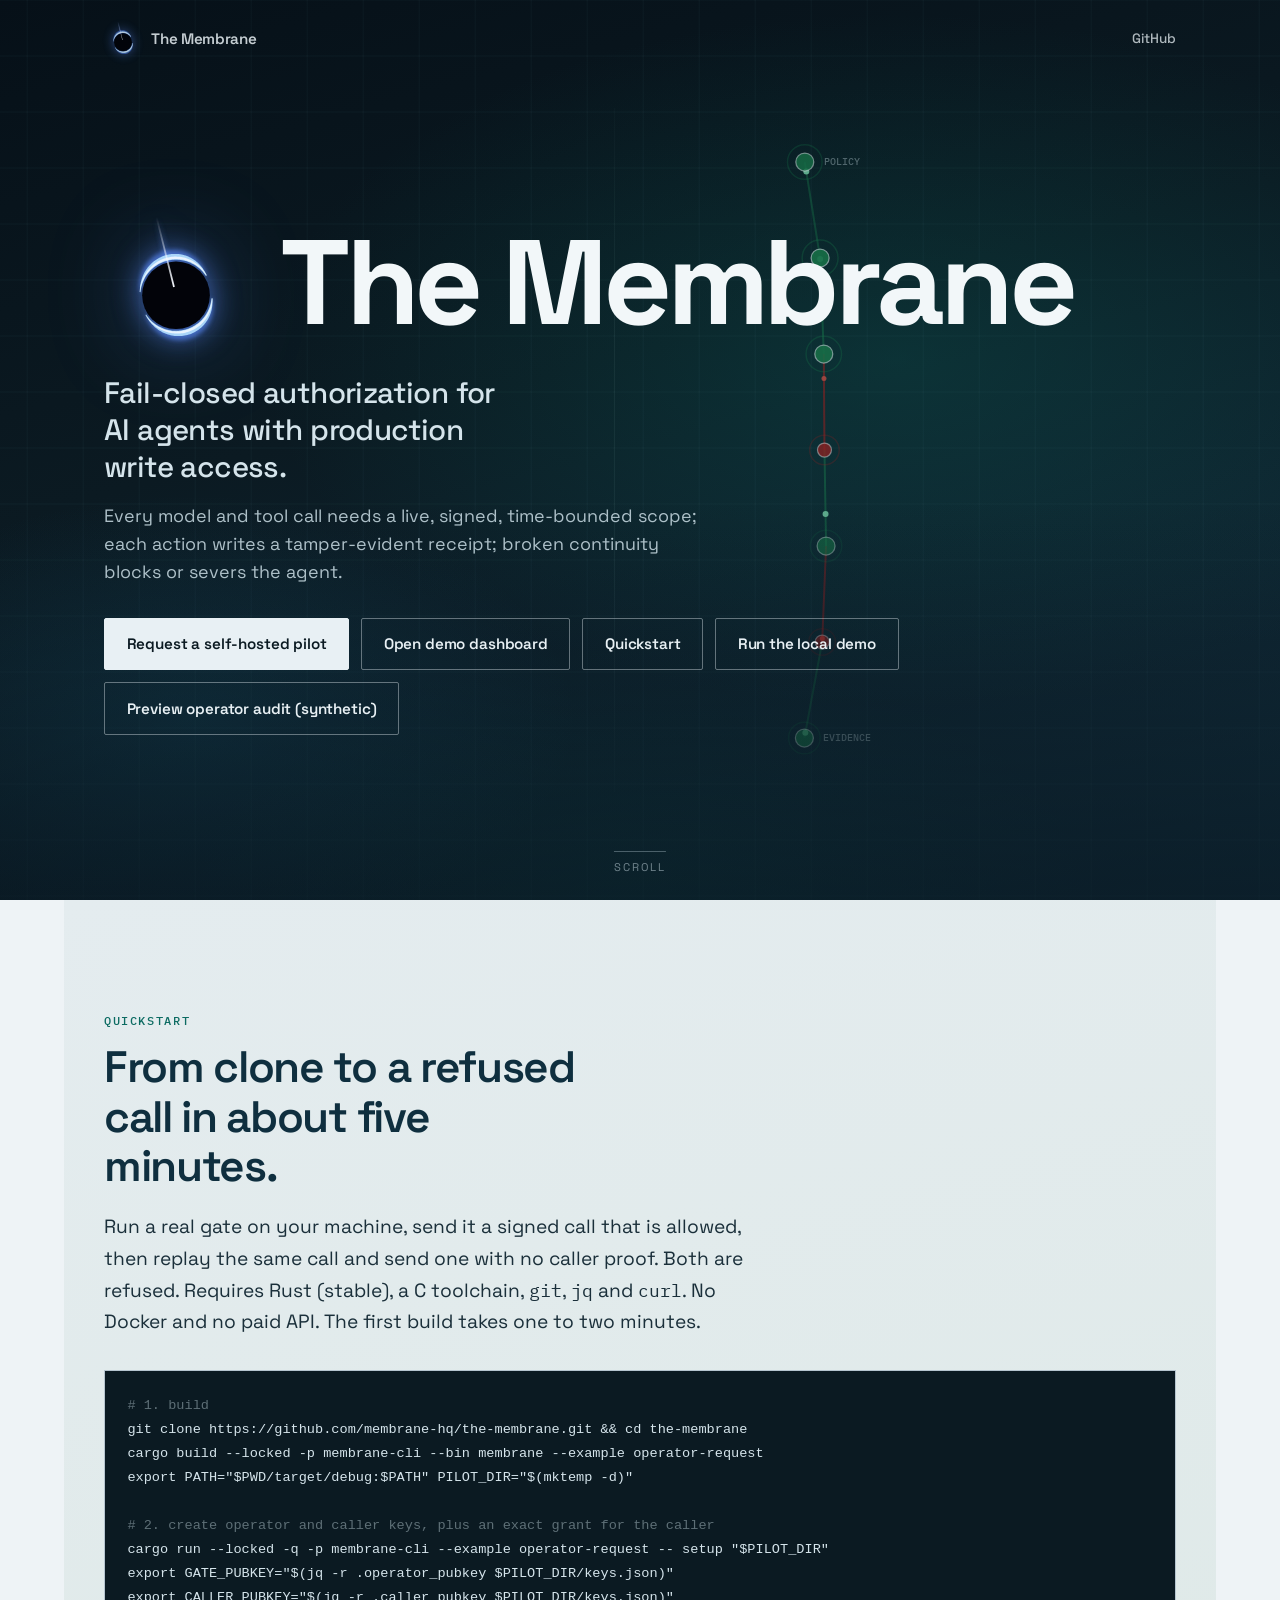
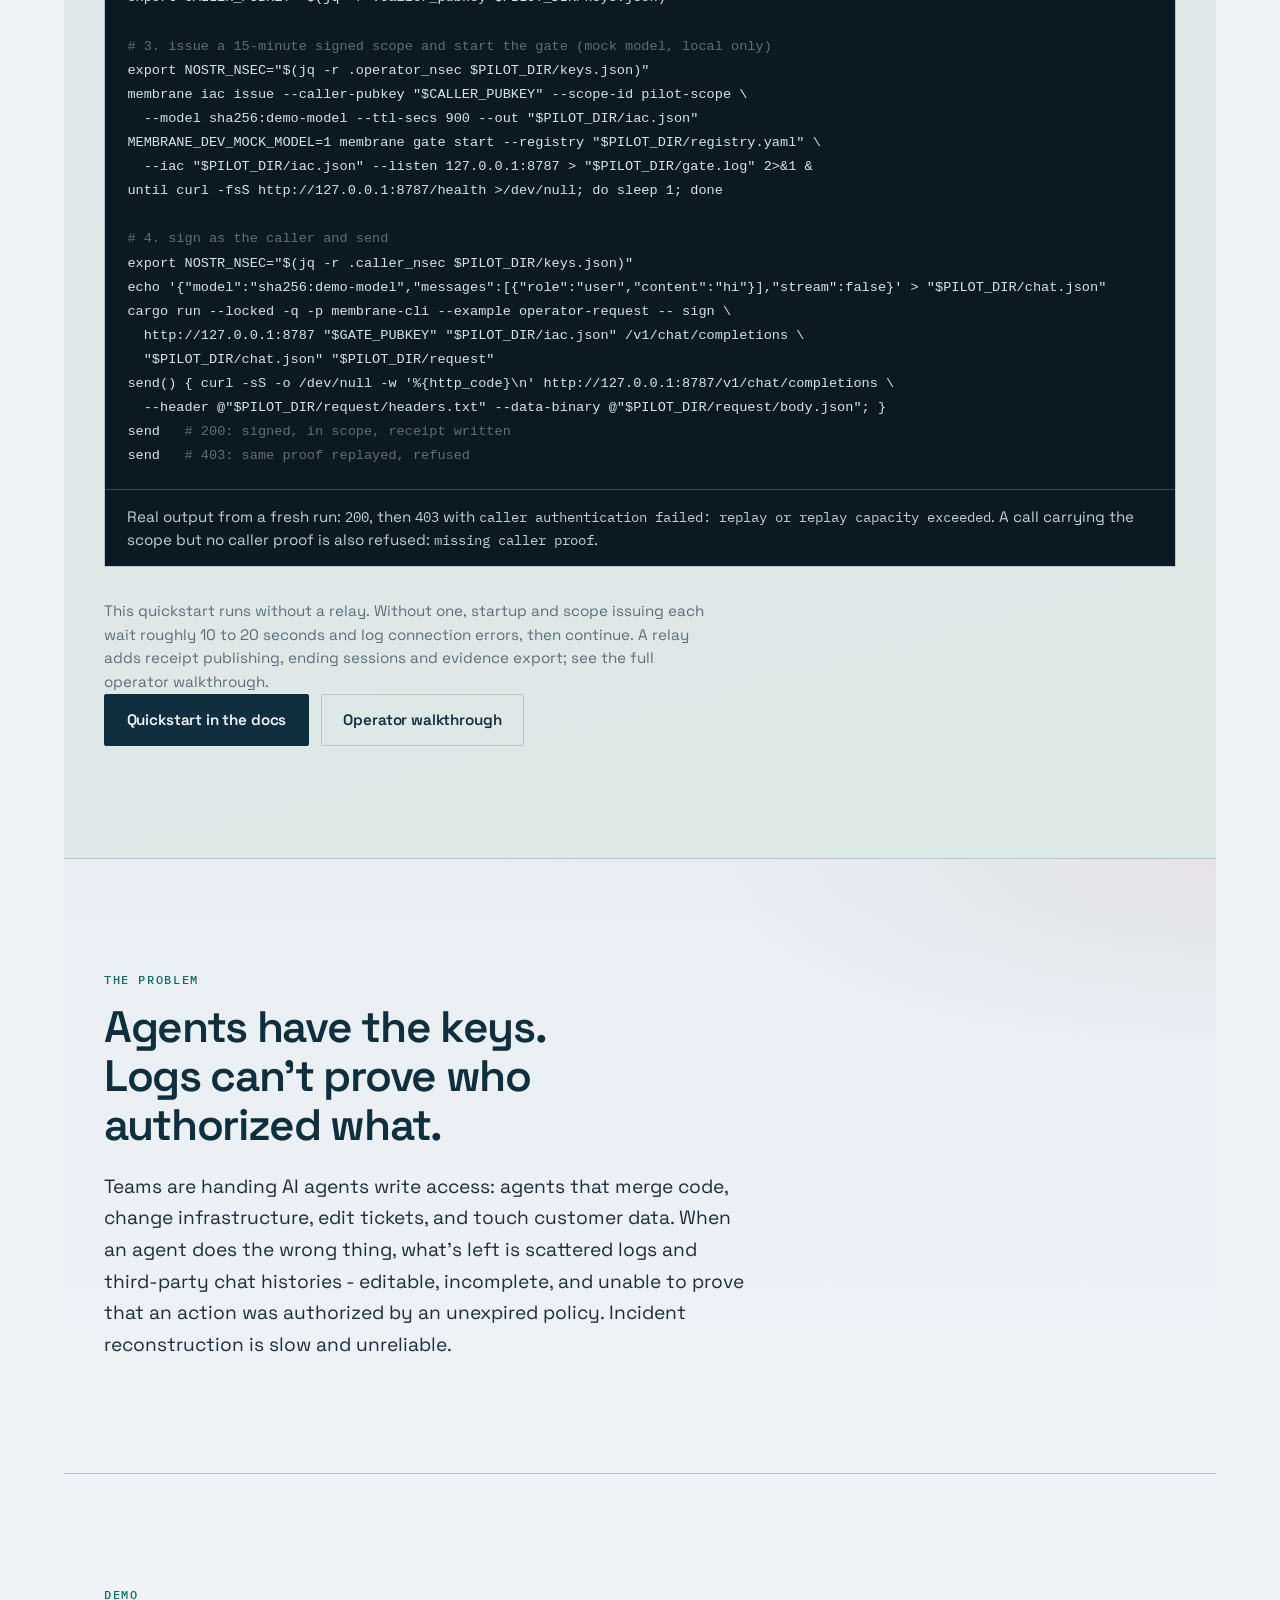
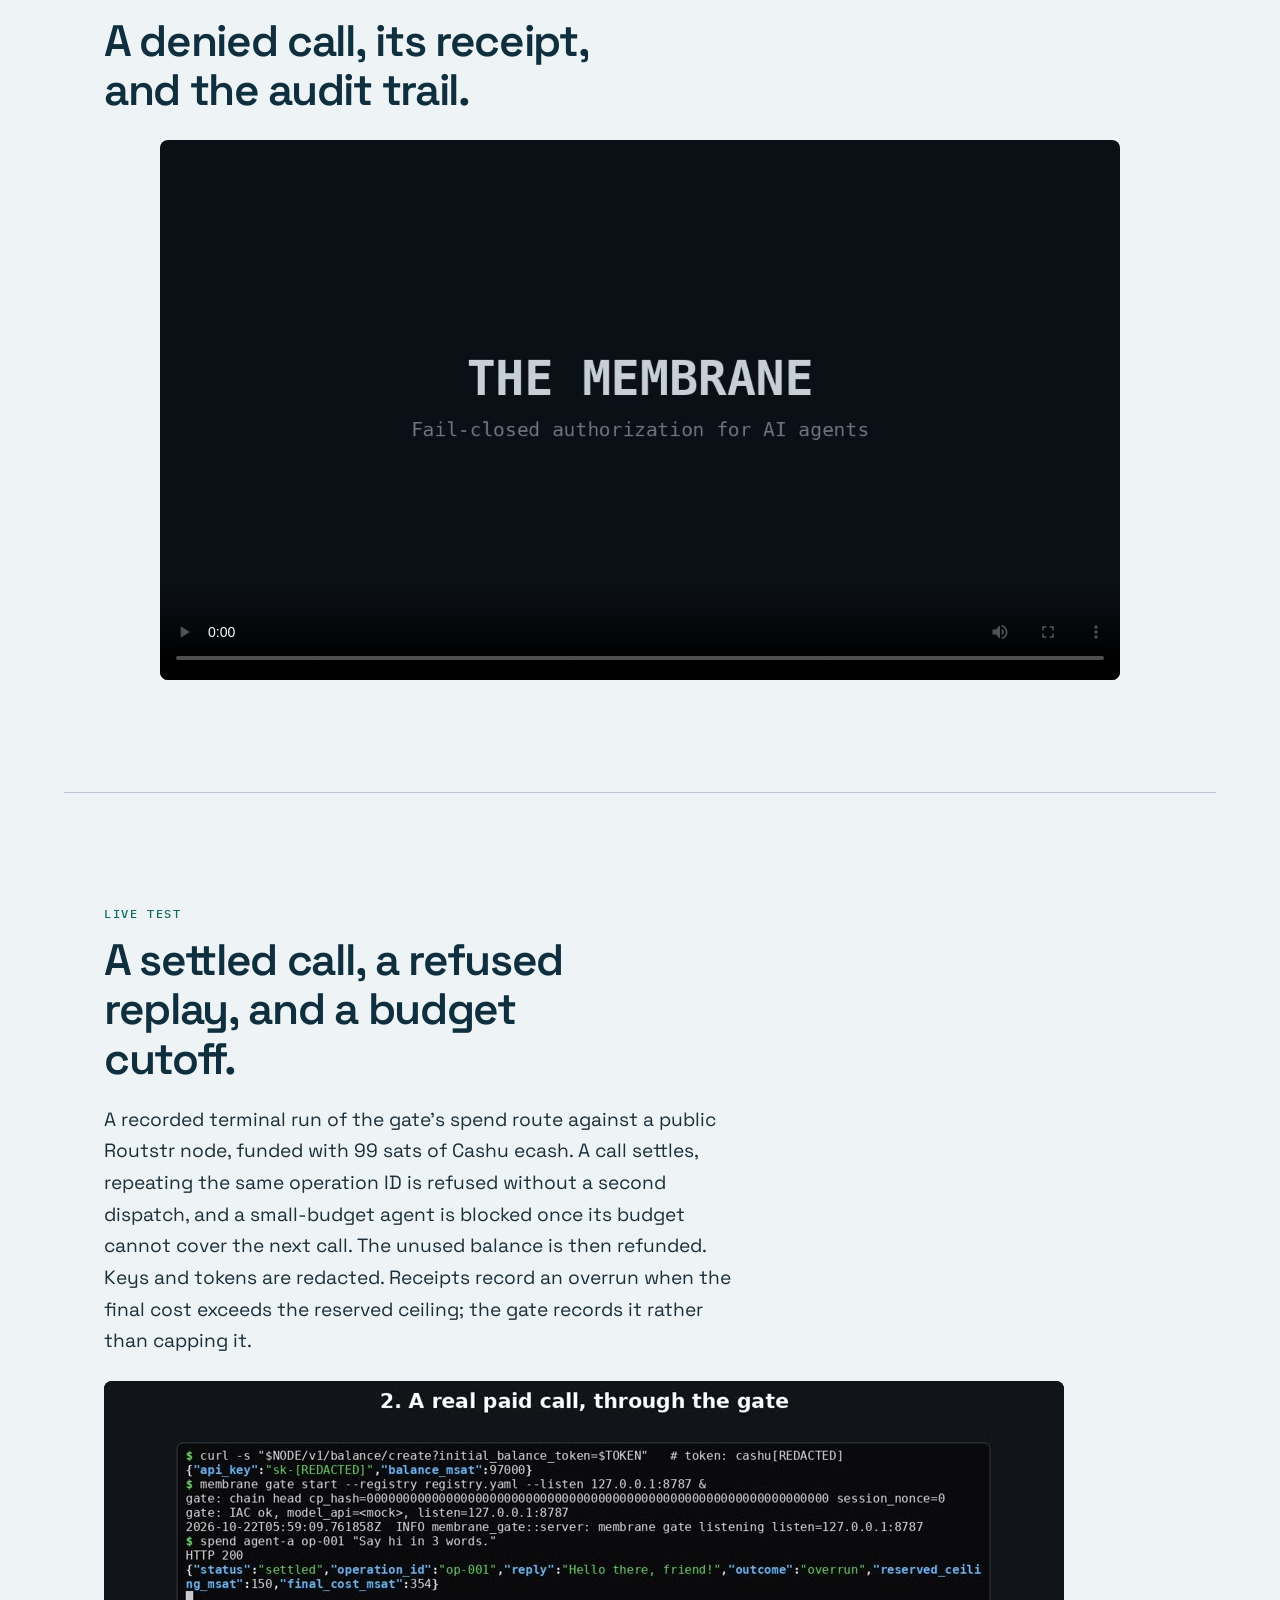
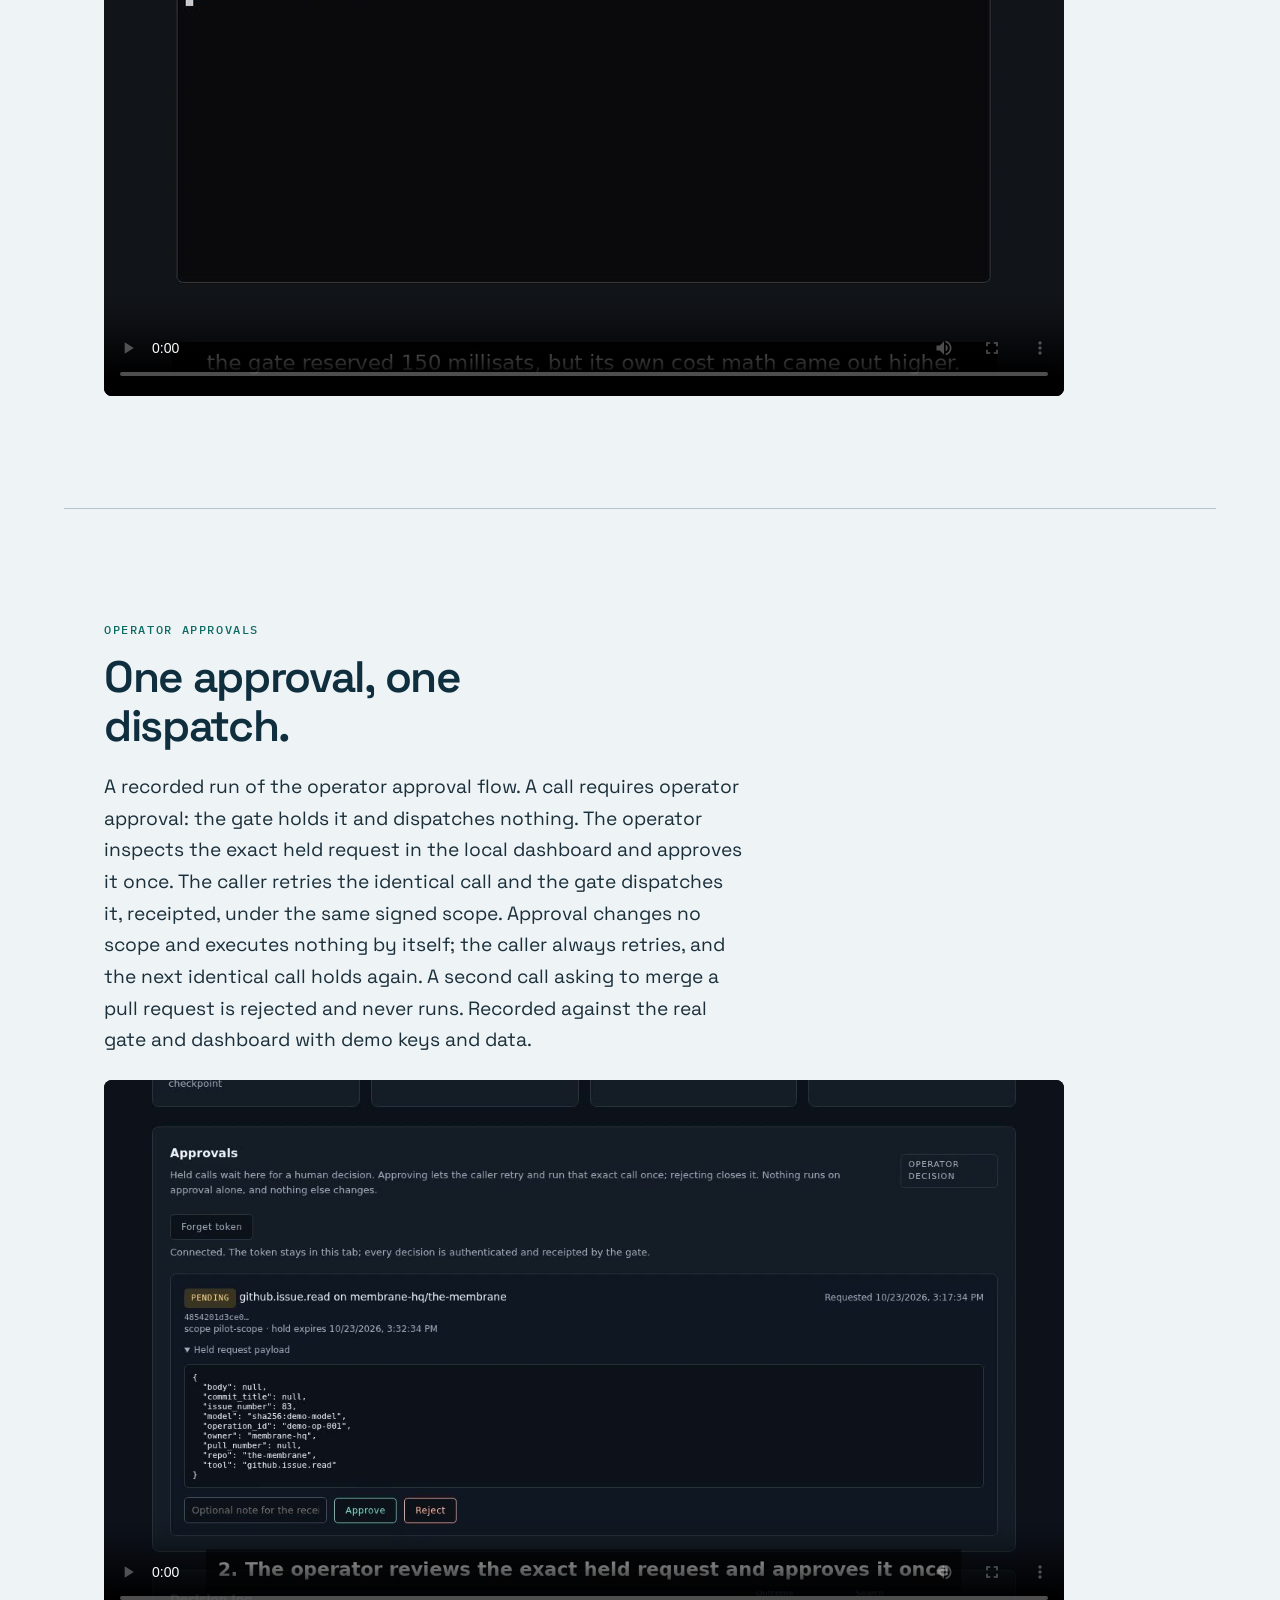
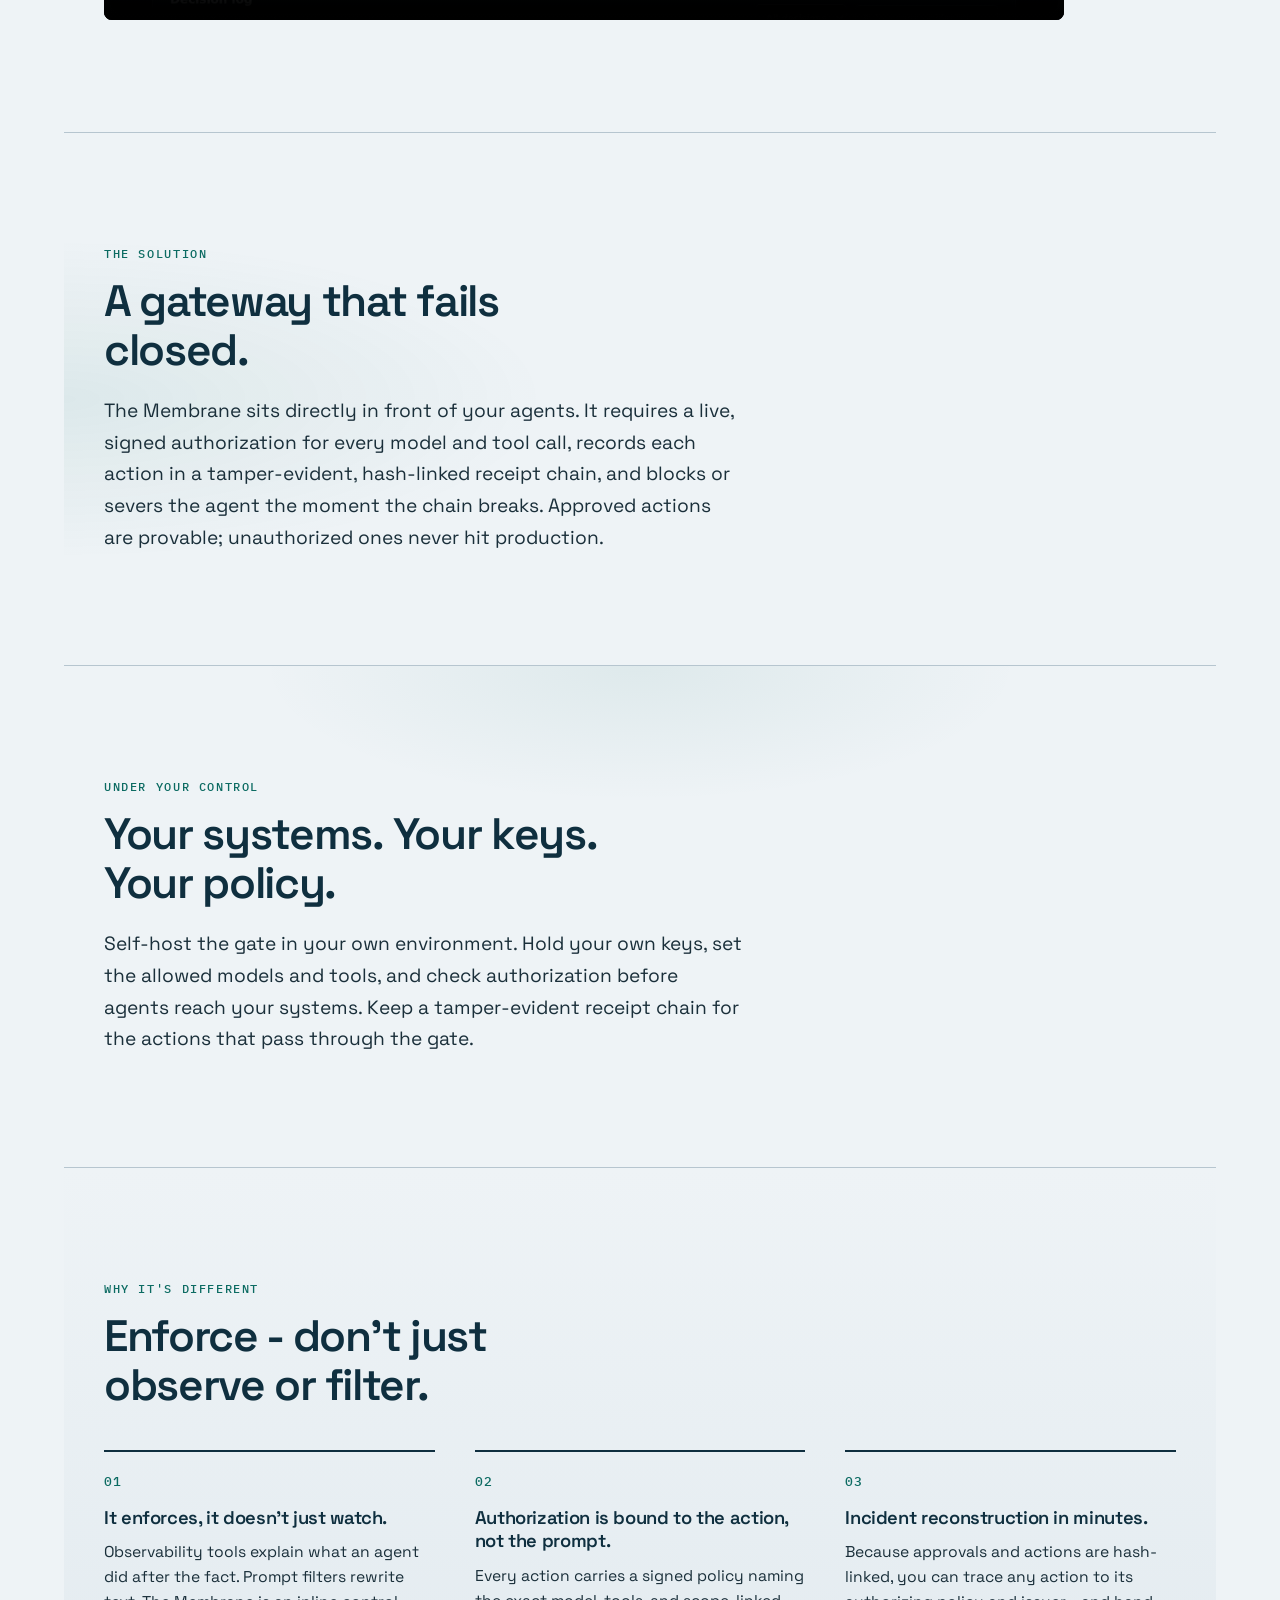
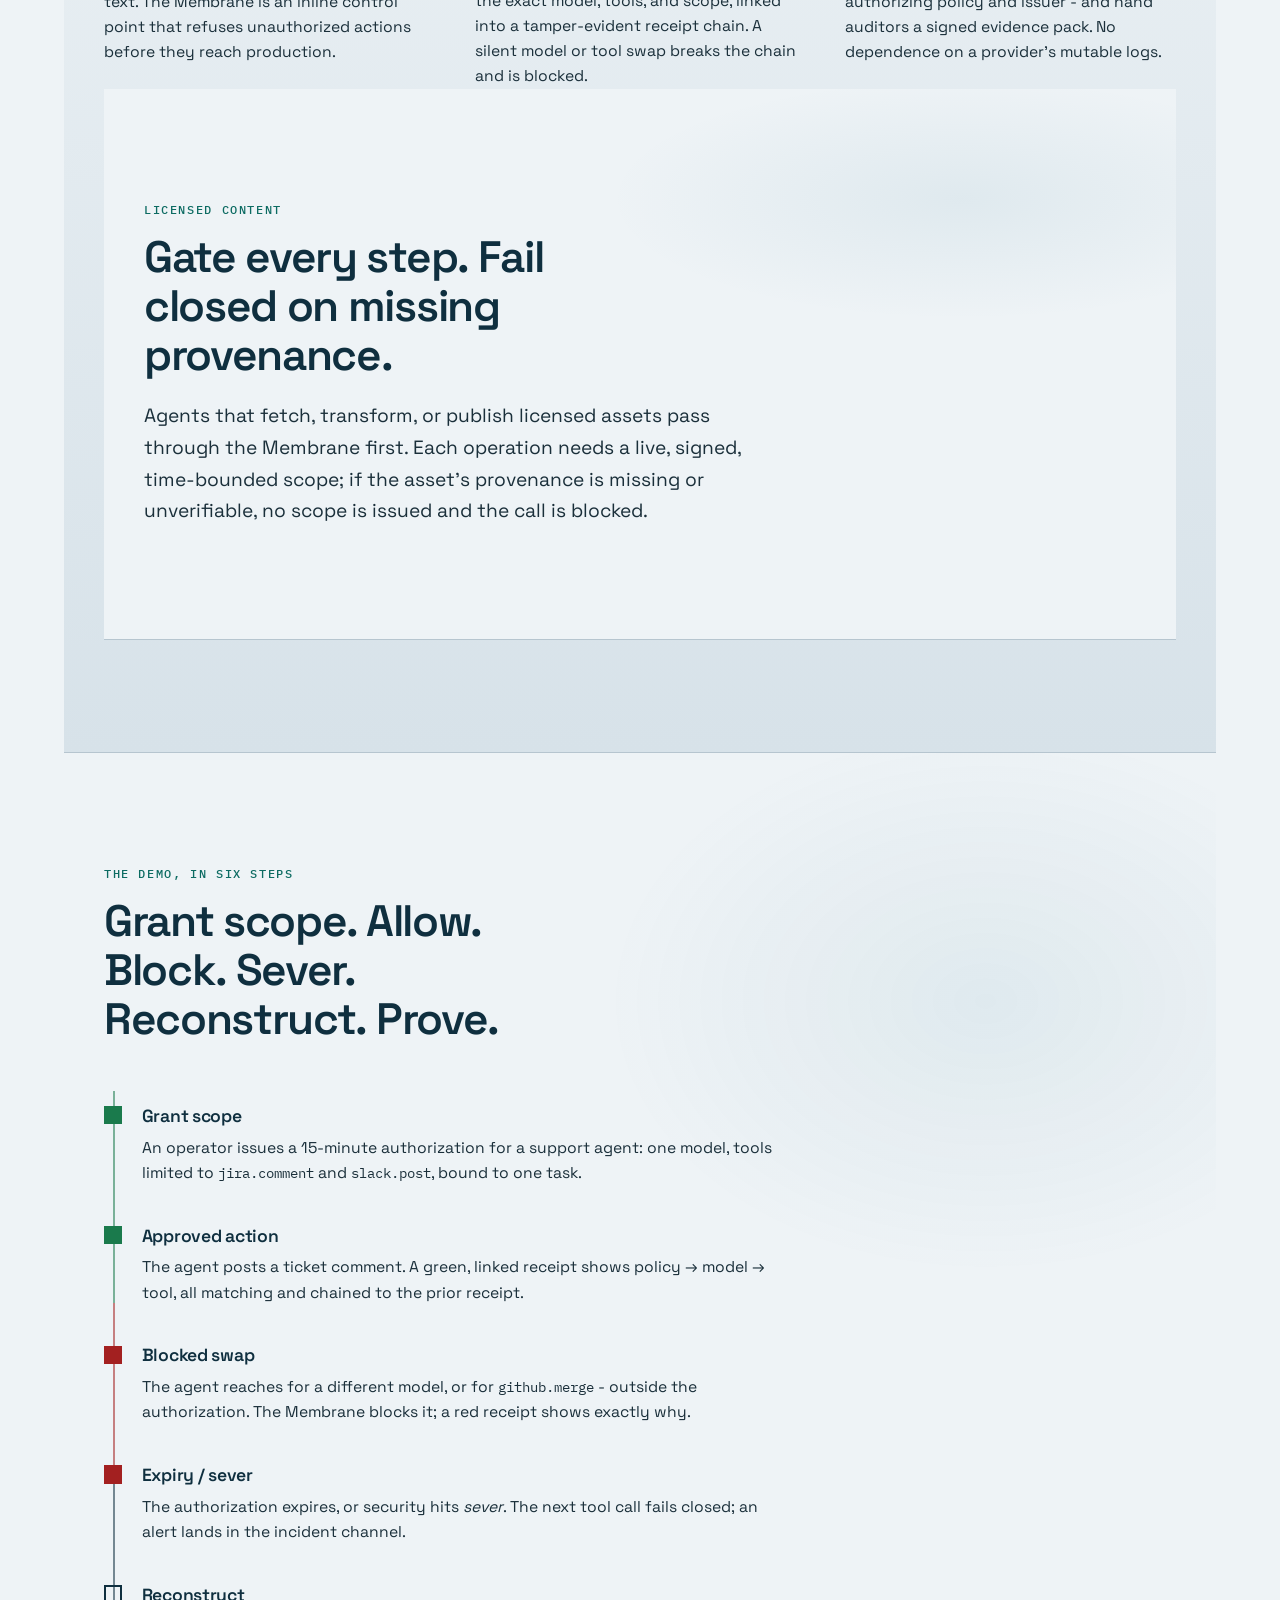
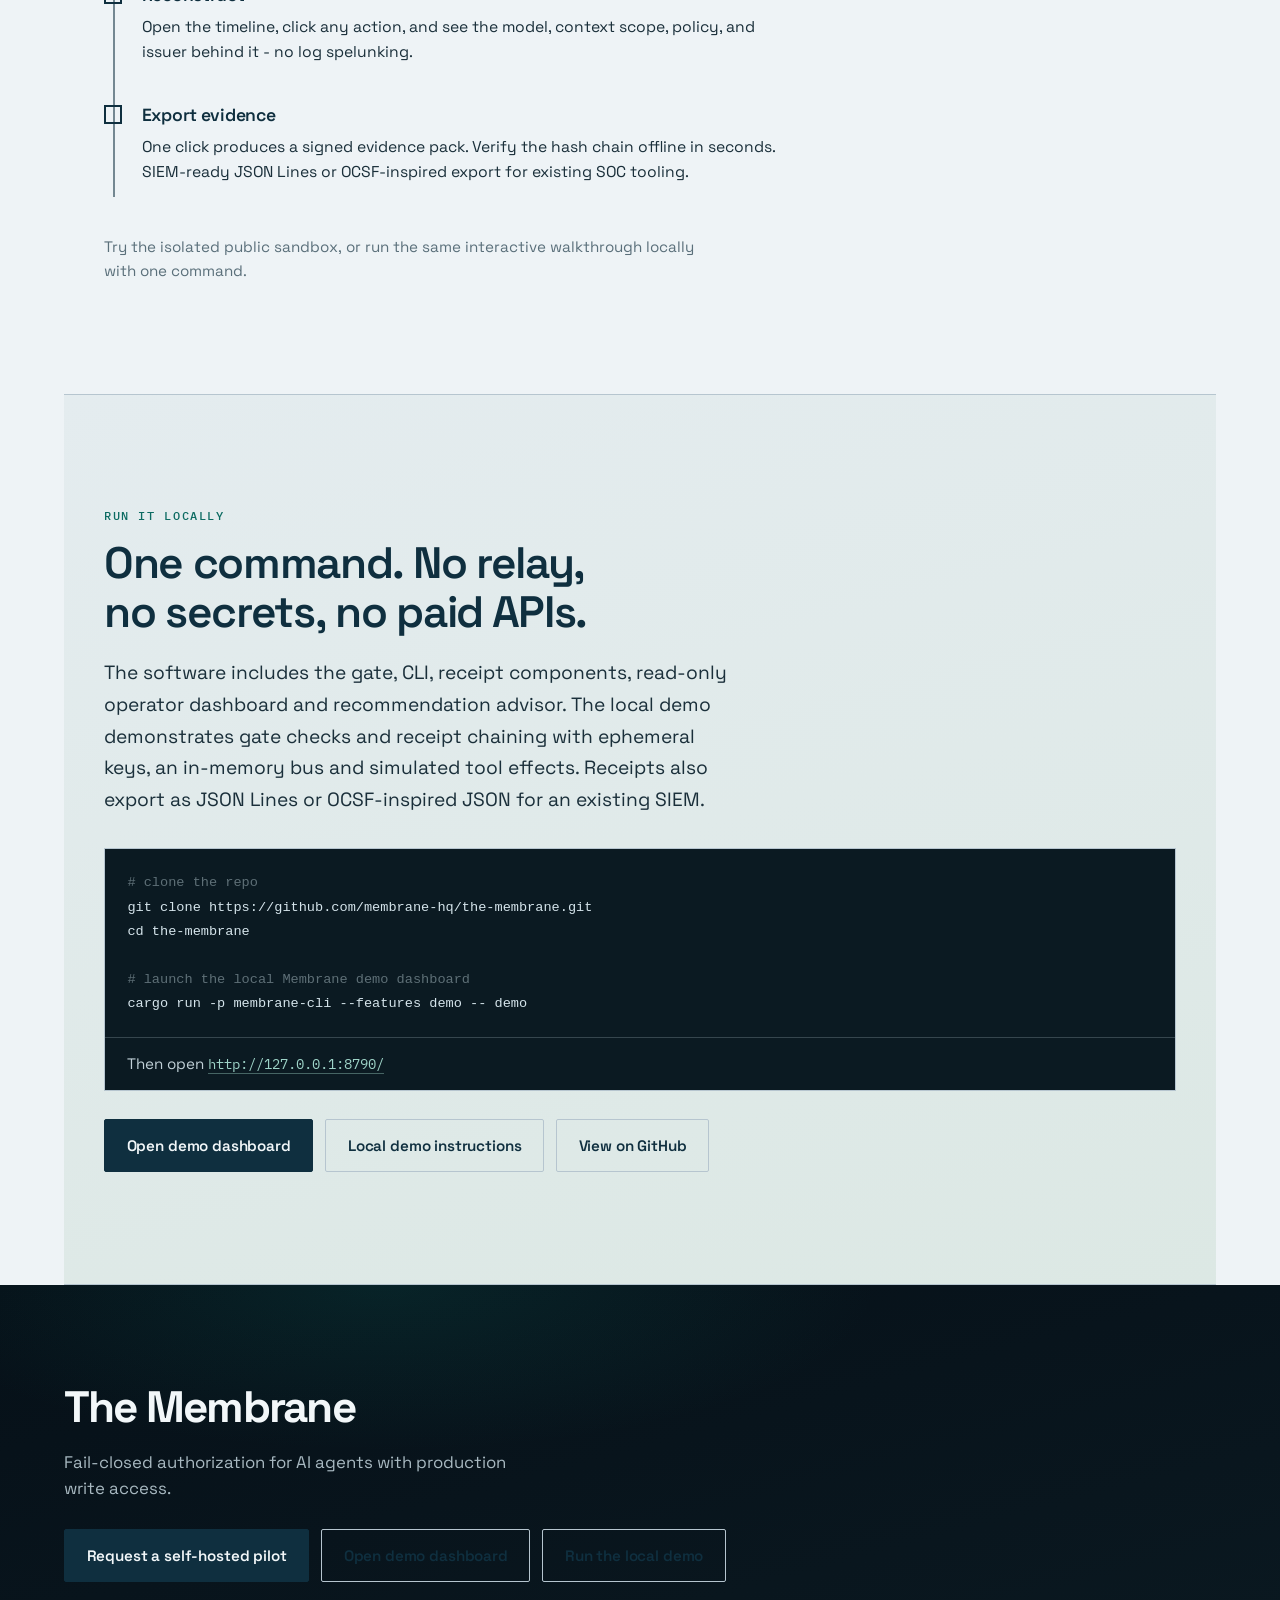
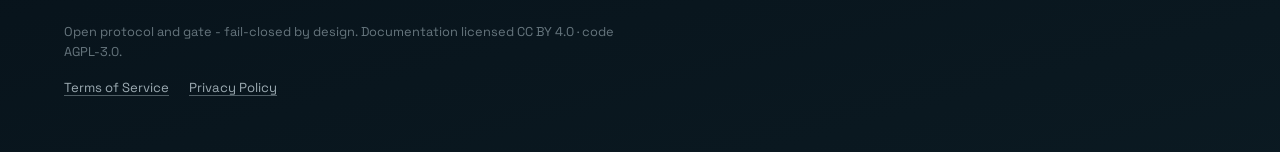
==== index.html @ 2aa6fb01 "Add operator approval flow video section New section beside the live-test recording: the shipped app" ====
<!DOCTYPE html>
<html lang="en">
<head>
  <meta charset="utf-8" />
  <meta name="viewport" content="width=device-width, initial-scale=1" />
  <title>The Membrane - Fail-closed authorization for AI agents with production write access</title>
  <meta name="description" content="The Membrane is a fail-closed authorization gateway for AI agents with production or operational write access. Self-hosted under the operator's keys. Live signed scopes, tamper-evident receipts, block or sever on broken continuity." />
  <meta name="theme-color" content="#0b1a22" />

  <meta property="og:type" content="website" />
  <meta property="og:title" content="The Membrane - fail-closed authorization gateway for AI agents" />
  <meta property="og:description" content="Every model and tool call needs a live, signed, time-bounded scope. Each action writes a tamper-evident receipt. Broken continuity blocks or severs the agent." />
  <meta property="og:image" content="assets/og.svg" />
  <meta name="twitter:card" content="summary_large_image" />

  <link rel="icon" href="assets/favicon.svg" type="image/svg+xml" />
  <link rel="preconnect" href="https://fonts.googleapis.com" />
  <link rel="preconnect" href="https://fonts.gstatic.com" crossorigin />
  <link href="https://fonts.googleapis.com/css2?family=Space+Grotesk:wght@400;500;600;700&family=IBM+Plex+Mono:wght@400;500;600&display=swap" rel="stylesheet" />
  <link rel="stylesheet" href="styles.css" />
</head>
<body>
  <a class="skip" href="#problem">Skip to content</a>

  <!-- ============ HERO ============ -->
  <header class="hero" id="top">
    <canvas class="gate-canvas" aria-hidden="true"></canvas>
    <div class="hero-atmosphere" aria-hidden="true"></div>

    <nav class="topbar">
      <span class="wordmark-sm"><img class="brand-mark" src="assets/logo.svg" alt="" />The Membrane</span>
      <a class="topbar-link" href="https://github.com/membrane-hq/the-membrane" rel="noopener" target="_blank">GitHub</a>
    </nav>

    <div class="hero-inner">
      <div class="hero-brand">
        <img class="hero-mark" src="assets/logo.svg" alt="" />
        <h1 class="brand">The Membrane</h1>
      </div>
      <p class="headline">Fail-closed authorization for AI agents with production write access.</p>
      <p class="subhead">Every model and tool call needs a live, signed, time-bounded scope; each action writes a tamper-evident receipt; broken continuity blocks or severs the agent.</p>
      <div class="cta-group">
        <a class="btn btn-primary" href="https://github.com/membrane-hq/the-membrane/issues/new?template=pilot-request.yml" rel="noopener" target="_blank">Request a self-hosted pilot</a>
        <a class="btn btn-ghost" href="https://demo.themembrane.org/" rel="noopener" target="_blank">Open demo dashboard</a>
        <a class="btn btn-ghost" href="#quickstart">Quickstart</a>
        <a class="btn btn-ghost" href="#run">Run the local demo</a>
        <a class="btn btn-ghost" href="/operator-dashboard/">Preview operator audit (synthetic)</a>
      </div>
    </div>

    <div class="scroll-cue" aria-hidden="true"><span>Scroll</span></div>
  </header>

  <main>
    <!-- ============ QUICKSTART ============ -->
    <section class="section section-run reveal" id="quickstart">
      <p class="eyebrow">Quickstart</p>
      <h2 class="section-title">From clone to a refused call in about five minutes.</h2>
      <p class="lede">
        Run a real gate on your machine, send it a signed call that is allowed, then replay the same
        call and send one with no caller proof. Both are refused. Requires Rust (stable), a C toolchain,
        <span class="mono">git</span>, <span class="mono">jq</span> and <span class="mono">curl</span>.
        No Docker and no paid API. The first build takes one to two minutes.
      </p>
      <div class="run-panel">
        <div class="run-steps">
          <pre class="code"><code><span class="c-dim"># 1. build</span>
git clone https://github.com/membrane-hq/the-membrane.git &amp;&amp; cd the-membrane
cargo build --locked -p membrane-cli --bin membrane --example operator-request
export PATH="$PWD/target/debug:$PATH" PILOT_DIR="$(mktemp -d)"

<span class="c-dim"># 2. create operator and caller keys, plus an exact grant for the caller</span>
cargo run --locked -q -p membrane-cli --example operator-request -- setup "$PILOT_DIR"
export GATE_PUBKEY="$(jq -r .operator_pubkey $PILOT_DIR/keys.json)"
export CALLER_PUBKEY="$(jq -r .caller_pubkey $PILOT_DIR/keys.json)"

<span class="c-dim"># 3. issue a 15-minute signed scope and start the gate (mock model, local only)</span>
export NOSTR_NSEC="$(jq -r .operator_nsec $PILOT_DIR/keys.json)"
membrane iac issue --caller-pubkey "$CALLER_PUBKEY" --scope-id pilot-scope \
  --model sha256:demo-model --ttl-secs 900 --out "$PILOT_DIR/iac.json"
MEMBRANE_DEV_MOCK_MODEL=1 membrane gate start --registry "$PILOT_DIR/registry.yaml" \
  --iac "$PILOT_DIR/iac.json" --listen 127.0.0.1:8787 &gt; "$PILOT_DIR/gate.log" 2&gt;&amp;1 &amp;
until curl -fsS http://127.0.0.1:8787/health &gt;/dev/null; do sleep 1; done

<span class="c-dim"># 4. sign as the caller and send</span>
export NOSTR_NSEC="$(jq -r .caller_nsec $PILOT_DIR/keys.json)"
echo '{"model":"sha256:demo-model","messages":[{"role":"user","content":"hi"}],"stream":false}' &gt; "$PILOT_DIR/chat.json"
cargo run --locked -q -p membrane-cli --example operator-request -- sign \
  http://127.0.0.1:8787 "$GATE_PUBKEY" "$PILOT_DIR/iac.json" /v1/chat/completions \
  "$PILOT_DIR/chat.json" "$PILOT_DIR/request"
send() { curl -sS -o /dev/null -w '%{http_code}\n' http://127.0.0.1:8787/v1/chat/completions \
  --header @"$PILOT_DIR/request/headers.txt" --data-binary @"$PILOT_DIR/request/body.json"; }
send   <span class="c-dim"># 200: signed, in scope, receipt written</span>
send   <span class="c-dim"># 403: same proof replayed, refused</span></code></pre>
          <p class="run-open">Real output from a fresh run: <span class="mono">200</span>, then <span class="mono">403</span> with
            <span class="mono">caller authentication failed: replay or replay capacity exceeded</span>. A call carrying the scope but no
            caller proof is also refused: <span class="mono">missing caller proof</span>.</p>
        </div>
      </div>
      <p class="demo-note">This quickstart runs without a relay. Without one, startup and scope issuing each wait roughly 10 to 20 seconds and log connection errors, then continue. A relay adds receipt publishing, ending sessions and evidence export; see the full operator walkthrough.</p>
      <div class="cta-group">
        <a class="btn btn-primary" href="https://github.com/membrane-hq/the-membrane/blob/main/docs/quickstart.md" rel="noopener" target="_blank">Quickstart in the docs</a>
        <a class="btn btn-ghost" href="https://github.com/membrane-hq/the-membrane/blob/main/docs/operator-walkthrough.md" rel="noopener" target="_blank">Operator walkthrough</a>
      </div>
    </section>

    <!-- ============ PROBLEM ============ -->
    <section class="section section-problem reveal" id="problem">
      <p class="eyebrow">The problem</p>
      <h2 class="section-title">Agents have the keys. Logs can't prove who authorized what.</h2>
      <p class="lede">
        Teams are handing AI agents write access: agents that merge code, change
        infrastructure, edit tickets, and touch customer data. When an agent does the wrong thing,
        what's left is scattered logs and third-party chat histories - editable, incomplete, and
        unable to prove that an action was authorized by an unexpired policy. Incident reconstruction
        is slow and unreliable.
      </p>
    </section>

    <!-- ============ VIDEO ============ -->
    <section class="section section-video reveal" id="video">
      <p class="eyebrow">Demo</p>
      <h2 class="section-title">A denied call, its receipt, and the audit trail.</h2>
      <video controls preload="metadata" poster="[data-uri]" playsinline style="display:block;width:100%;max-width:960px;margin:1.5rem auto 0;border-radius:8px;" aria-label="The Membrane demo: scope issued, tool call allowed, out-of-policy call blocked, audit replay and evidence verification">
        <source src="assets/membrane-demo.mov" />
        <track kind="captions" src="assets/membrane-demo.vtt" srclang="en" label="English" default />
      </video>
    </section>

    <!-- ============ LIVE TEST ============ -->
    <section class="section section-live-test reveal" id="live-test">
      <p class="eyebrow">Live test</p>
      <h2 class="section-title">A settled call, a refused replay, and a budget cutoff.</h2>
      <p class="lede">
        A recorded terminal run of the gate's spend route against a public Routstr node, funded with
        99 sats of Cashu ecash. A call settles, repeating the same operation ID is refused without a
        second dispatch, and a small-budget agent is blocked once its budget cannot cover the next
        call. The unused balance is then refunded. Keys and tokens are redacted. Receipts record an
        overrun when the final cost exceeds the reserved ceiling; the gate records it rather than
        capping it.
      </p>
      <video class="live-test-video" controls preload="metadata" poster="assets/membrane-live-test-poster.jpg">
        <source src="assets/membrane-live-test.mp4" type="video/mp4" />
        <track kind="captions" src="assets/membrane-live-test.vtt" srclang="en" label="English" default />
      </video>
    </section>

    <!-- ============ APPROVAL FLOW ============ -->
    <section class="section section-live-test reveal" id="approvals">
      <p class="eyebrow">Operator approvals</p>
      <h2 class="section-title">One approval, one dispatch.</h2>
      <p class="lede">
        A recorded run of the operator approval flow. A call requires operator approval: the gate
        holds it and dispatches nothing. The operator inspects the exact held request in the local
        dashboard and approves it once. The caller retries the identical call and the gate dispatches
        it, receipted, under the same signed scope. Approval changes no scope and executes nothing by
        itself; the caller always retries, and the next identical call holds again. A second call
        asking to merge a pull request is rejected and never runs. Recorded against the real gate
        and dashboard with demo keys and data.
      </p>
      <video class="live-test-video" controls preload="metadata" poster="assets/membrane-approval-flow-poster.jpg" aria-label="The Membrane operator approval flow: a held call, an operator approval, one receipted retry, and a rejected merge">
        <source src="assets/membrane-approval-flow.mp4" type="video/mp4" />
        <track kind="captions" src="assets/membrane-approval-flow.vtt" srclang="en" label="English" default />
      </video>
    </section>

    <!-- ============ SOLUTION ============ -->
    <section class="section section-solution reveal" id="solution">
      <p class="eyebrow">The solution</p>
      <h2 class="section-title">A gateway that fails closed.</h2>
      <p class="lede">
        The Membrane sits directly in front of your agents. It requires a live, signed authorization for
        every model and tool call, records each action in a tamper-evident, hash-linked receipt chain,
        and blocks or severs the agent the moment the chain breaks. Approved actions are provable;
        unauthorized ones never hit production.
      </p>
    </section>

    <!-- ============ WHO ============ -->
    <section class="section section-audience reveal" id="who">
      <p class="eyebrow">Under your control</p>
      <h2 class="section-title">Your systems. Your keys. Your policy.</h2>
      <p class="lede">
        Self-host the gate in your own environment. Hold your own keys, set the allowed models and
        tools, and check authorization before agents reach your systems. Keep a tamper-evident
        receipt chain for the actions that pass through the gate.
      </p>
    </section>

    <!-- ============ DIFFERENTIATORS ============ -->
    <section class="section section-diff reveal" id="how">
      <p class="eyebrow">Why it's different</p>
      <h2 class="section-title">Enforce - don't just observe or filter.</h2>
      <div class="diff-grid">
        <div class="diff-item">
          <span class="diff-num">01</span>
          <h3>It enforces, it doesn't just watch.</h3>
          <p>Observability tools explain what an agent did after the fact. Prompt filters rewrite text.
            The Membrane is an inline control point that refuses unauthorized actions before they reach
            production.</p>
        </div>
        <div class="diff-item">
          <span class="diff-num">02</span>
          <h3>Authorization is bound to the action, not the prompt.</h3>
          <p>Every action carries a signed policy naming the exact model, tools, and scope, linked into
            a tamper-evident receipt chain. A silent model or tool swap breaks the chain and is blocked.</p>
        </div>
        <div class="diff-item">
          <span class="diff-num">03</span>
          <h3>Incident reconstruction in minutes.</h3>
          <p>Because approvals and actions are hash-linked, you can trace any action to its authorizing
            policy and issuer - and hand auditors a signed evidence pack. No dependence on a provider's
            mutable logs.</p>
        </div>
      </div>
      

      
    <!-- ============ LICENSED CONTENT ============ -->
      
    <section class="section section-demo reveal" id="licensed-content">
      
      <p class="eyebrow">Licensed content</p>
      
      <h2 class="section-title">Gate every step. Fail closed on missing provenance.</h2>
      
      <p class="lede">Agents that fetch, transform, or publish licensed assets pass through the Membrane first. Each operation needs a live, signed, time-bounded scope; if the asset's provenance is missing or unverifiable, no scope is issued and the call is blocked.</p>
      
    </section>
      









    </section>

    <!-- ============ DEMO STORY ============ -->
    <section class="section section-demo reveal" id="demo">
      <p class="eyebrow">The demo, in six steps</p>
      <h2 class="section-title">Grant scope. Allow. Block. Sever. Reconstruct. Prove.</h2>
      <ol class="demo-chain" aria-label="Six-step demo narrative">
        <li class="step step-allow">
          <span class="step-state" aria-hidden="true"></span>
          <div class="step-body">
            <h3>Grant scope</h3>
            <p>An operator issues a 15-minute authorization for a support agent: one model, tools limited
              to <span class="mono">jira.comment</span> and <span class="mono">slack.post</span>, bound to one task.</p>
          </div>
        </li>
        <li class="step step-allow">
          <span class="step-state" aria-hidden="true"></span>
          <div class="step-body">
            <h3>Approved action</h3>
            <p>The agent posts a ticket comment. A green, linked receipt shows policy → model → tool, all
              matching and chained to the prior receipt.</p>
          </div>
        </li>
        <li class="step step-block">
          <span class="step-state" aria-hidden="true"></span>
          <div class="step-body">
            <h3>Blocked swap</h3>
            <p>The agent reaches for a different model, or for <span class="mono">github.merge</span> -
              outside the authorization. The Membrane blocks it; a red receipt shows exactly why.</p>
          </div>
        </li>
        <li class="step step-block">
          <span class="step-state" aria-hidden="true"></span>
          <div class="step-body">
            <h3>Expiry / sever</h3>
            <p>The authorization expires, or security hits <em>sever</em>. The next tool call fails closed;
              an alert lands in the incident channel.</p>
          </div>
        </li>
        <li class="step step-neutral">
          <span class="step-state" aria-hidden="true"></span>
          <div class="step-body">
            <h3>Reconstruct</h3>
            <p>Open the timeline, click any action, and see the model, context scope, policy,
              and issuer behind it - no log spelunking.</p>
          </div>
        </li>
        <li class="step step-neutral">
          <span class="step-state" aria-hidden="true"></span>
          <div class="step-body">
            <h3>Export evidence</h3>
            <p>One click produces a signed evidence pack. Verify the hash chain offline in seconds.
              SIEM-ready JSON Lines or OCSF-inspired export for existing SOC tooling.</p>
          </div>
        </li>
      </ol>
      <p class="demo-note">Try the isolated public sandbox, or run the same interactive walkthrough locally with one command.</p>
    </section>

    <!-- ============ RUN LOCALLY ============ -->
    <section class="section section-run reveal" id="run">
      <p class="eyebrow">Run it locally</p>
      <h2 class="section-title">One command. No relay, no secrets, no paid APIs.</h2>
      <p class="lede">
        The software includes the gate, CLI, receipt components, read-only operator dashboard and
        recommendation advisor. The local demo demonstrates gate checks and receipt chaining
        with ephemeral keys, an in-memory bus and simulated tool effects.
        Receipts also export as JSON Lines or OCSF-inspired JSON for an existing SIEM.
      </p>
      <div class="run-panel">
        <div class="run-steps">
          <pre class="code"><code><span class="c-dim"># clone the repo</span>
git clone https://github.com/membrane-hq/the-membrane.git
cd the-membrane

<span class="c-dim"># launch the local Membrane demo dashboard</span>
cargo run -p membrane-cli --features demo -- demo</code></pre>
          <p class="run-open">Then open <a class="mono" href="http://127.0.0.1:8790/">http://127.0.0.1:8790/</a></p>
        </div>
      </div>
      <div class="cta-group">
        <a class="btn btn-primary" href="https://demo.themembrane.org/" rel="noopener" target="_blank">Open demo dashboard</a>
        <a class="btn btn-ghost" href="https://github.com/membrane-hq/the-membrane#local-demo-dashboard" rel="noopener" target="_blank">Local demo instructions</a>
        <a class="btn btn-ghost" href="https://github.com/membrane-hq/the-membrane" rel="noopener" target="_blank">View on GitHub</a>
      </div>
    </section>
  </main>

  <!-- ============ FOOTER CTA ============ -->
  <footer class="footer">
    <div class="footer-inner">
      <p class="footer-brand">The Membrane</p>
      <p class="footer-tag">Fail-closed authorization for AI agents with production write access.</p>
      <div class="cta-group">
        <a class="btn btn-primary" href="https://github.com/membrane-hq/the-membrane/issues/new?template=pilot-request.yml" rel="noopener" target="_blank">Request a self-hosted pilot</a>
        <a class="btn btn-ghost" href="https://demo.themembrane.org/" rel="noopener" target="_blank">Open demo dashboard</a>
        <a class="btn btn-ghost" href="#run">Run the local demo</a>
      </div>
      <p class="footer-meta">
        Open protocol and gate - fail-closed by design.
        Documentation licensed CC BY 4.0 · code AGPL-3.0.
      </p>
      <nav class="footer-legal" aria-label="Legal">
        <a href="/terms/">Terms of Service</a>
        <a href="/privacy/">Privacy Policy</a>
      </nav>
    </div>
  </footer>

  <script src="app.js"></script>
</body>
</html>
---- styles.css ----
/* The Membrane landing — intentional, fail-closed aesthetic */

:root {
  --ink: #0b1a22;
  --ink-soft: #1a2f3a;
  --muted: #5a6f7a;
  --paper: #eef3f6;
  --paper-deep: #d7e2e9;
  --line: #b6c5cf;
  --navy: #0f2f3f;
  --teal: #0c6b62;
  --teal-deep: #084f49;
  --allow: #1a7a4c;
  --block: #a32020;
  --focus: #1c6b8a;
  --font-display: "Space Grotesk", "Avenir Next", "Segoe UI", sans-serif;
  --font-mono: "IBM Plex Mono", ui-monospace, "SFMono-Regular", Menlo, monospace;
  --ease: cubic-bezier(0.22, 1, 0.36, 1);
  --max: 72rem;
}

*,
*::before,
*::after {
  box-sizing: border-box;
}

html {
  scroll-behavior: smooth;
}

@media (prefers-reduced-motion: reduce) {
  html { scroll-behavior: auto; }
  *, *::before, *::after {
    animation-duration: 0.01ms !important;
    animation-iteration-count: 1 !important;
    transition-duration: 0.01ms !important;
  }
}

body {
  margin: 0;
  color: var(--ink);
  font-family: var(--font-display);
  font-weight: 400;
  line-height: 1.55;
  background: var(--paper);
  -webkit-font-smoothing: antialiased;
  text-rendering: optimizeLegibility;
}

img, svg { display: block; max-width: 100%; }
a { color: inherit; }
.mono { font-family: var(--font-mono); font-size: 0.92em; }

.skip {
  position: absolute;
  left: -9999px;
  top: 0;
  background: var(--navy);
  color: #fff;
  padding: 0.5rem 1rem;
  z-index: 100;
}
.skip:focus { left: 1rem; top: 1rem; }

/* ---------- HERO ---------- */

.hero {
  position: relative;
  min-height: 100svh;
  display: flex;
  flex-direction: column;
  overflow: hidden;
  color: #e8f0f4;
  background:
    radial-gradient(ellipse 90% 70% at 70% 40%, rgba(12, 107, 98, 0.28) 0%, transparent 55%),
    radial-gradient(ellipse 60% 50% at 15% 80%, rgba(28, 107, 138, 0.22) 0%, transparent 50%),
    linear-gradient(165deg, #061018 0%, #0b1a22 42%, #123040 100%);
}

.gate-canvas {
  position: absolute;
  inset: 0;
  width: 100%;
  height: 100%;
  pointer-events: none;
  opacity: 0.85;
}

.hero-atmosphere {
  position: absolute;
  inset: 0;
  pointer-events: none;
  background:
    linear-gradient(180deg, transparent 55%, rgba(6, 16, 24, 0.55) 100%),
    radial-gradient(ellipse 50% 40% at 50% 100%, rgba(12, 107, 98, 0.15), transparent 70%);
}

.topbar {
  position: relative;
  z-index: 2;
  display: flex;
  align-items: center;
  justify-content: space-between;
  padding: 1.25rem clamp(1.25rem, 4vw, 2.5rem);
  max-width: var(--max);
  width: 100%;
  margin: 0 auto;
}

.wordmark-sm {
  font-weight: 600;
  letter-spacing: -0.02em;
  font-size: 0.95rem;
  opacity: 0.85;
}

.topbar-link {
  font-size: 0.85rem;
  font-weight: 500;
  text-decoration: none;
  opacity: 0.75;
  border-bottom: 1px solid transparent;
  transition: opacity 0.25s var(--ease), border-color 0.25s var(--ease);
}
.topbar-link:hover,
.topbar-link:focus-visible {
  opacity: 1;
  border-color: rgba(232, 240, 244, 0.45);
  outline: none;
}

.hero-inner {
  position: relative;
  z-index: 2;
  flex: 1;
  display: flex;
  flex-direction: column;
  justify-content: center;
  max-width: var(--max);
  width: 100%;
  margin: 0 auto;
  padding: 2rem clamp(1.25rem, 4vw, 2.5rem) 4rem;
}

.brand {
  margin: 0 0 1.25rem;
  font-size: clamp(3.4rem, 11vw, 7.5rem);
  font-weight: 700;
  letter-spacing: -0.045em;
  line-height: 0.92;
  color: #f2f7f9;
  animation: rise-in 0.9s var(--ease) both;
}

.headline {
  margin: 0 0 1rem;
  max-width: 22ch;
  font-size: clamp(1.35rem, 2.6vw, 1.85rem);
  font-weight: 500;
  letter-spacing: -0.02em;
  line-height: 1.25;
  color: #d5e4eb;
  animation: rise-in 0.9s var(--ease) 0.12s both;
}

.subhead {
  margin: 0 0 2rem;
  max-width: 38rem;
  font-size: clamp(1rem, 1.5vw, 1.12rem);
  font-weight: 400;
  color: rgba(196, 214, 222, 0.88);
  animation: rise-in 0.9s var(--ease) 0.22s both;
}

.cta-group {
  display: flex;
  flex-wrap: wrap;
  gap: 0.75rem;
  animation: rise-in 0.9s var(--ease) 0.32s both;
}

.btn {
  display: inline-flex;
  align-items: center;
  justify-content: center;
  gap: 0.4rem;
  padding: 0.85rem 1.35rem;
  font-family: inherit;
  font-size: 0.95rem;
  font-weight: 600;
  letter-spacing: -0.01em;
  text-decoration: none;
  border: 1px solid transparent;
  border-radius: 2px;
  transition: background 0.25s var(--ease), color 0.25s var(--ease), border-color 0.25s var(--ease), transform 0.25s var(--ease);
}
.btn:focus-visible {
  outline: 2px solid var(--focus);
  outline-offset: 3px;
}
.btn:hover { transform: translateY(-1px); }

.btn-primary {
  background: #e8f0f4;
  color: var(--ink);
  border-color: #e8f0f4;
}
.btn-primary:hover { background: #fff; border-color: #fff; }

.btn-ghost {
  background: transparent;
  color: #e8f0f4;
  border-color: rgba(232, 240, 244, 0.4);
}
.btn-ghost:hover {
  border-color: #e8f0f4;
  background: rgba(232, 240, 244, 0.06);
}

/* Light-section button variants */
.section .btn-primary,
.footer .btn-primary {
  background: var(--navy);
  color: #f2f7f9;
  border-color: var(--navy);
}
.section .btn-primary:hover,
.footer .btn-primary:hover {
  background: var(--ink);
  border-color: var(--ink);
}
.section .btn-ghost,
.footer .btn-ghost {
  color: var(--navy);
  border-color: var(--line);
}
.section .btn-ghost:hover,
.footer .btn-ghost:hover {
  border-color: var(--navy);
  background: rgba(15, 47, 63, 0.04);
}

.scroll-cue {
  position: absolute;
  bottom: 1.5rem;
  left: 50%;
  transform: translateX(-50%);
  z-index: 2;
  font-size: 0.7rem;
  letter-spacing: 0.18em;
  text-transform: uppercase;
  color: rgba(196, 214, 222, 0.55);
  animation: cue-pulse 2.4s var(--ease) infinite;
}
.scroll-cue span {
  display: block;
  padding-top: 0.4rem;
  border-top: 1px solid rgba(196, 214, 222, 0.35);
}

@keyframes rise-in {
  from { opacity: 0; transform: translateY(18px); }
  to { opacity: 1; transform: translateY(0); }
}

@keyframes cue-pulse {
  0%, 100% { opacity: 0.45; transform: translateX(-50%) translateY(0); }
  50% { opacity: 0.85; transform: translateX(-50%) translateY(4px); }
}

/* ---------- SECTIONS ---------- */

.section {
  max-width: var(--max);
  margin: 0 auto;
  padding: clamp(4rem, 10vw, 7rem) clamp(1.25rem, 4vw, 2.5rem);
  border-bottom: 1px solid var(--line);
}

.eyebrow {
  margin: 0 0 0.85rem;
  font-family: var(--font-mono);
  font-size: 0.72rem;
  font-weight: 500;
  letter-spacing: 0.14em;
  text-transform: uppercase;
  color: var(--teal);
}

.section-title {
  margin: 0 0 1.25rem;
  max-width: 18ch;
  font-size: clamp(1.85rem, 4vw, 2.75rem);
  font-weight: 600;
  letter-spacing: -0.03em;
  line-height: 1.12;
  color: var(--navy);
}

.lede {
  margin: 0;
  max-width: 40rem;
  font-size: clamp(1.05rem, 1.6vw, 1.2rem);
  color: var(--ink-soft);
  line-height: 1.65;
}

/* Soft atmospheric washes between sections — not flat */
.section-problem {
  background:
    radial-gradient(ellipse 80% 60% at 100% 0%, rgba(163, 32, 32, 0.06), transparent 55%),
    linear-gradient(180deg, #e8eef2 0%, var(--paper) 100%);
}
.section-solution {
  background:
    radial-gradient(ellipse 70% 50% at 0% 50%, rgba(12, 107, 98, 0.08), transparent 60%),
    var(--paper);
}
.section-audience {
  background:
    radial-gradient(ellipse 55% 45% at 50% 0%, rgba(12, 107, 98, 0.07), transparent 60%),
    var(--paper);
}

.section-diff {
  background:
    linear-gradient(180deg, var(--paper) 0%, var(--paper-deep) 100%);
}
.section-demo {
  background:
    radial-gradient(ellipse 60% 40% at 80% 20%, rgba(28, 107, 138, 0.07), transparent 55%),
    var(--paper);
}
.section-run {
  background:
    linear-gradient(165deg, #e4ecef 0%, #dce8e4 100%);
}

/* ---------- DIFFERENTIATORS ---------- */

.diff-grid {
  display: grid;
  grid-template-columns: repeat(3, minmax(0, 1fr));
  gap: clamp(1.5rem, 4vw, 2.5rem);
  margin-top: 2.5rem;
}

.diff-item {
  padding-top: 1.25rem;
  border-top: 2px solid var(--navy);
}

.diff-num {
  display: block;
  margin-bottom: 0.85rem;
  font-family: var(--font-mono);
  font-size: 0.8rem;
  font-weight: 500;
  letter-spacing: 0.08em;
  color: var(--teal);
}

.diff-item h3 {
  margin: 0 0 0.65rem;
  font-size: 1.15rem;
  font-weight: 600;
  letter-spacing: -0.02em;
  line-height: 1.3;
  color: var(--navy);
}

.diff-item p {
  margin: 0;
  font-size: 0.98rem;
  color: var(--ink-soft);
  line-height: 1.6;
}

@media (max-width: 820px) {
  .diff-grid { grid-template-columns: 1fr; gap: 2rem; }
}

/* ---------- DEMO CHAIN ---------- */

.demo-chain {
  list-style: none;
  margin: 2.5rem 0 0;
  padding: 0;
  display: grid;
  gap: 0;
  position: relative;
}

.demo-chain::before {
  content: "";
  position: absolute;
  left: 0.55rem;
  top: 0.4rem;
  bottom: 0.4rem;
  width: 2px;
  background: linear-gradient(
    180deg,
    var(--allow) 0%,
    var(--allow) 30%,
    var(--block) 30%,
    var(--block) 55%,
    var(--navy) 55%,
    var(--navy) 100%
  );
  opacity: 0.55;
}

.step {
  display: grid;
  grid-template-columns: 1.25rem 1fr;
  gap: 1.1rem;
  padding: 1.15rem 0 1.15rem 0;
  position: relative;
}

.step-state {
  width: 1.15rem;
  height: 1.15rem;
  margin-top: 0.2rem;
  border: 2px solid var(--navy);
  background: var(--paper);
  position: relative;
  z-index: 1;
}

.step-allow .step-state {
  border-color: var(--allow);
  background: var(--allow);
}
.step-block .step-state {
  border-color: var(--block);
  background: var(--block);
}
.step-neutral .step-state {
  border-color: var(--navy);
  background: transparent;
}

.step-body h3 {
  margin: 0 0 0.35rem;
  font-size: 1.1rem;
  font-weight: 600;
  letter-spacing: -0.015em;
  color: var(--navy);
}

.step-body p {
  margin: 0;
  max-width: 40rem;
  font-size: 0.98rem;
  color: var(--ink-soft);
  line-height: 1.6;
}

.demo-note {
  margin: 2rem 0 0;
  max-width: 38rem;
  font-size: 0.95rem;
  color: var(--muted);
}

/* ---------- RUN PANEL ---------- */

.run-panel {
  margin: 2rem 0 1.75rem;
  border: 1px solid var(--line);
  background: var(--ink);
  color: #d5e4eb;
  overflow: hidden;
}

.code {
  margin: 0;
  padding: 1.35rem 1.4rem;
  font-family: var(--font-mono);
  font-size: 0.85rem;
  line-height: 1.7;
  overflow-x: auto;
  white-space: pre;
}

.c-dim { color: rgba(196, 214, 222, 0.45); }

.run-open {
  margin: 0;
  padding: 0.9rem 1.4rem;
  border-top: 1px solid rgba(182, 197, 207, 0.25);
  font-size: 0.95rem;
  color: rgba(213, 228, 235, 0.9);
}

.run-open a {
  color: #9ed4c8;
  text-decoration: none;
  border-bottom: 1px solid rgba(158, 212, 200, 0.4);
}
.run-open a:hover { border-bottom-color: #9ed4c8; }

/* ---------- FOOTER ---------- */

.footer {
  background:
    radial-gradient(ellipse 70% 60% at 30% 0%, rgba(12, 107, 98, 0.2), transparent 55%),
    linear-gradient(165deg, #061018 0%, #0b1a22 100%);
  color: #d5e4eb;
  padding: clamp(3.5rem, 8vw, 5.5rem) clamp(1.25rem, 4vw, 2.5rem);
}

.footer-inner {
  max-width: var(--max);
  margin: 0 auto;
}

.footer-brand {
  margin: 0 0 0.5rem;
  font-size: clamp(2rem, 4vw, 2.75rem);
  font-weight: 700;
  letter-spacing: -0.04em;
  color: #f2f7f9;
}

.footer-tag {
  margin: 0 0 1.75rem;
  max-width: 28rem;
  font-size: 1.05rem;
  color: rgba(196, 214, 222, 0.85);
}

.footer-meta {
  margin: 2.5rem 0 0;
  font-size: 0.8rem;
  color: rgba(196, 214, 222, 0.5);
  max-width: 36rem;
}

.footer-legal {
  display: flex;
  flex-wrap: wrap;
  gap: 0.75rem 1.25rem;
  margin-top: 1rem;
  font-size: 0.82rem;
  color: rgba(213, 228, 235, 0.72);
}

.footer-legal a {
  text-underline-offset: 0.2em;
  text-decoration-color: rgba(213, 228, 235, 0.35);
}

.footer-legal a:hover,
.footer-legal a:focus-visible {
  color: #f2f7f9;
  text-decoration-color: currentColor;
}

/* ---------- LEGAL PAGES ---------- */

.legal-page {
  min-height: 100svh;
  background:
    radial-gradient(ellipse 70% 35% at 80% 0%, rgba(12, 107, 98, 0.1), transparent 60%),
    var(--paper);
}

.legal-header {
  color: #e8f0f4;
  background:
    radial-gradient(ellipse 70% 100% at 75% 20%, rgba(12, 107, 98, 0.25), transparent 58%),
    linear-gradient(165deg, #061018 0%, #0b1a22 60%, #123040 100%);
}

.legal-header .topbar {
  min-height: 4.5rem;
}

.wordmark-link {
  color: inherit;
  text-decoration: none;
}

.legal-nav {
  display: flex;
  align-items: center;
  gap: clamp(0.8rem, 3vw, 1.5rem);
}

.legal-hero {
  max-width: var(--max);
  margin: 0 auto;
  padding: clamp(3.5rem, 9vw, 6.5rem) clamp(1.25rem, 4vw, 2.5rem);
}

.legal-hero h1 {
  margin: 0 0 0.85rem;
  font-size: clamp(2.5rem, 7vw, 4.75rem);
  font-weight: 700;
  letter-spacing: -0.045em;
  line-height: 1;
  color: #f2f7f9;
}

.legal-effective {
  margin: 0;
  font-family: var(--font-mono);
  font-size: 0.78rem;
  letter-spacing: 0.08em;
  text-transform: uppercase;
  color: rgba(196, 214, 222, 0.72);
}

.legal-main {
  width: min(100%, 52rem);
  margin: 0 auto;
  padding: clamp(3rem, 8vw, 5rem) clamp(1.25rem, 4vw, 2.5rem);
}

.legal-intro {
  margin: 0 0 3rem;
  padding-bottom: 2rem;
  border-bottom: 1px solid var(--line);
  font-size: clamp(1.08rem, 2vw, 1.25rem);
  line-height: 1.7;
  color: var(--ink-soft);
}

.legal-section {
  margin-top: 2.75rem;
}

.legal-section h2 {
  margin: 0 0 0.8rem;
  font-size: clamp(1.35rem, 3vw, 1.75rem);
  font-weight: 600;
  letter-spacing: -0.025em;
  line-height: 1.2;
  color: var(--navy);
}

.legal-section p,
.legal-section li {
  color: var(--ink-soft);
}

.legal-section p {
  margin: 0.75rem 0 0;
}

.legal-section ul {
  margin: 0.8rem 0 0;
  padding-left: 1.25rem;
}

.legal-section li + li {
  margin-top: 0.55rem;
}

.legal-section a,
.legal-crosslink a {
  color: var(--teal-deep);
  text-underline-offset: 0.18em;
  text-decoration-thickness: 1px;
}

.legal-crosslink {
  margin: 3.5rem 0 0;
  padding: 1.25rem 1.4rem;
  border-left: 3px solid var(--teal);
  background: rgba(12, 107, 98, 0.06);
  color: var(--ink-soft);
}

.legal-footer {
  padding-top: 2.5rem;
  padding-bottom: 2.5rem;
}

.legal-footer .footer-inner {
  display: flex;
  align-items: center;
  justify-content: space-between;
  gap: 1.5rem;
}

.legal-footer .footer-brand {
  margin: 0;
  font-size: 1.15rem;
}

.legal-footer .footer-legal {
  margin: 0;
}

@media (max-width: 620px) {
  .legal-header .topbar {
    align-items: flex-start;
  }

  .legal-nav {
    align-items: flex-end;
    flex-direction: column;
    gap: 0.35rem;
  }

  .legal-footer .footer-inner {
    align-items: flex-start;
    flex-direction: column;
  }
}

/* ---------- REVEAL ON SCROLL ---------- */

.reveal {
  opacity: 0;
  transform: translateY(22px);
  transition: opacity 0.7s var(--ease), transform 0.7s var(--ease);
}
.reveal.is-visible {
  opacity: 1;
  transform: translateY(0);
}

@media (prefers-reduced-motion: reduce) {
  .reveal { opacity: 1; transform: none; transition: none; }
  .brand, .headline, .subhead, .cta-group { animation: none; }
  .scroll-cue { animation: none; }
}

/* Brand mark in topbar */
.wordmark-sm {
  display: inline-flex;
  align-items: center;
  gap: 0.55rem;
}
.brand-mark {
  height: 2.4rem;
  width: 2.4rem;
  display: block;
  filter: drop-shadow(0 0 6px rgba(92, 140, 255, 0.6));
}

/* Hero mark beside the headline */
.hero-brand {
  display: flex;
  align-items: center;
  gap: clamp(1rem, 3vw, 2rem);
  margin: 0 0 1.25rem;
}
.hero-brand .brand {
  margin: 0;
}
.hero-mark {
  height: clamp(6rem, 14vw, 9rem);
  width: clamp(6rem, 14vw, 9rem);
  flex: none;
  display: block;
  filter: drop-shadow(0 0 14px rgba(92, 140, 255, 0.65)) drop-shadow(0 0 44px rgba(92, 140, 255, 0.3));
  animation: rise-in 0.9s var(--ease) both;
}

/* Hero mark: stack above title on small screens (after .hero-mark so it wins) */
@media (max-width: 620px) {
  .hero-brand {
    flex-direction: column;
    align-items: flex-start;
    gap: 1.1rem;
  }
  .hero-mark {
    height: 4.5rem;
    width: 4.5rem;
  }
}

/* Live test video */
.live-test-video {
  display: block;
  width: 100%;
  max-width: 960px;
  height: auto;
  margin: 1.5rem 0 0;
  border-radius: 8px;
  background: #000;
}
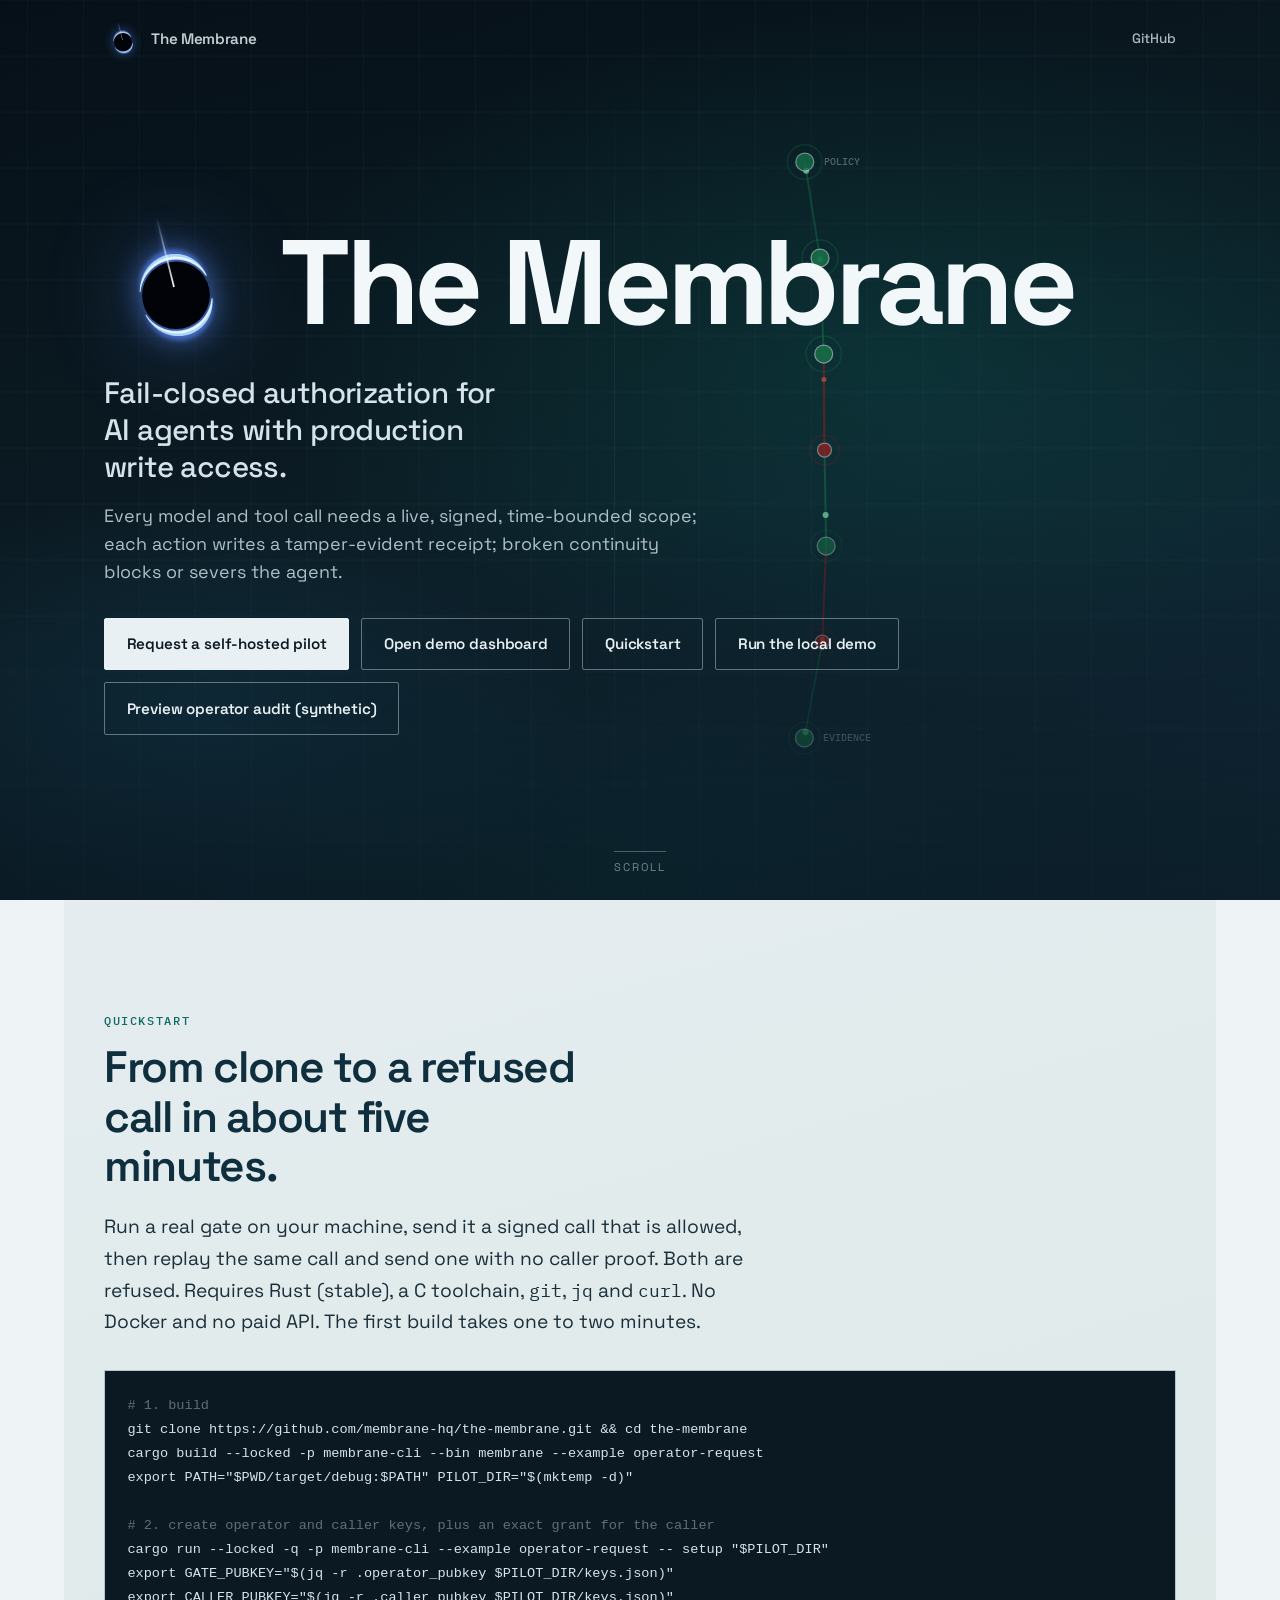
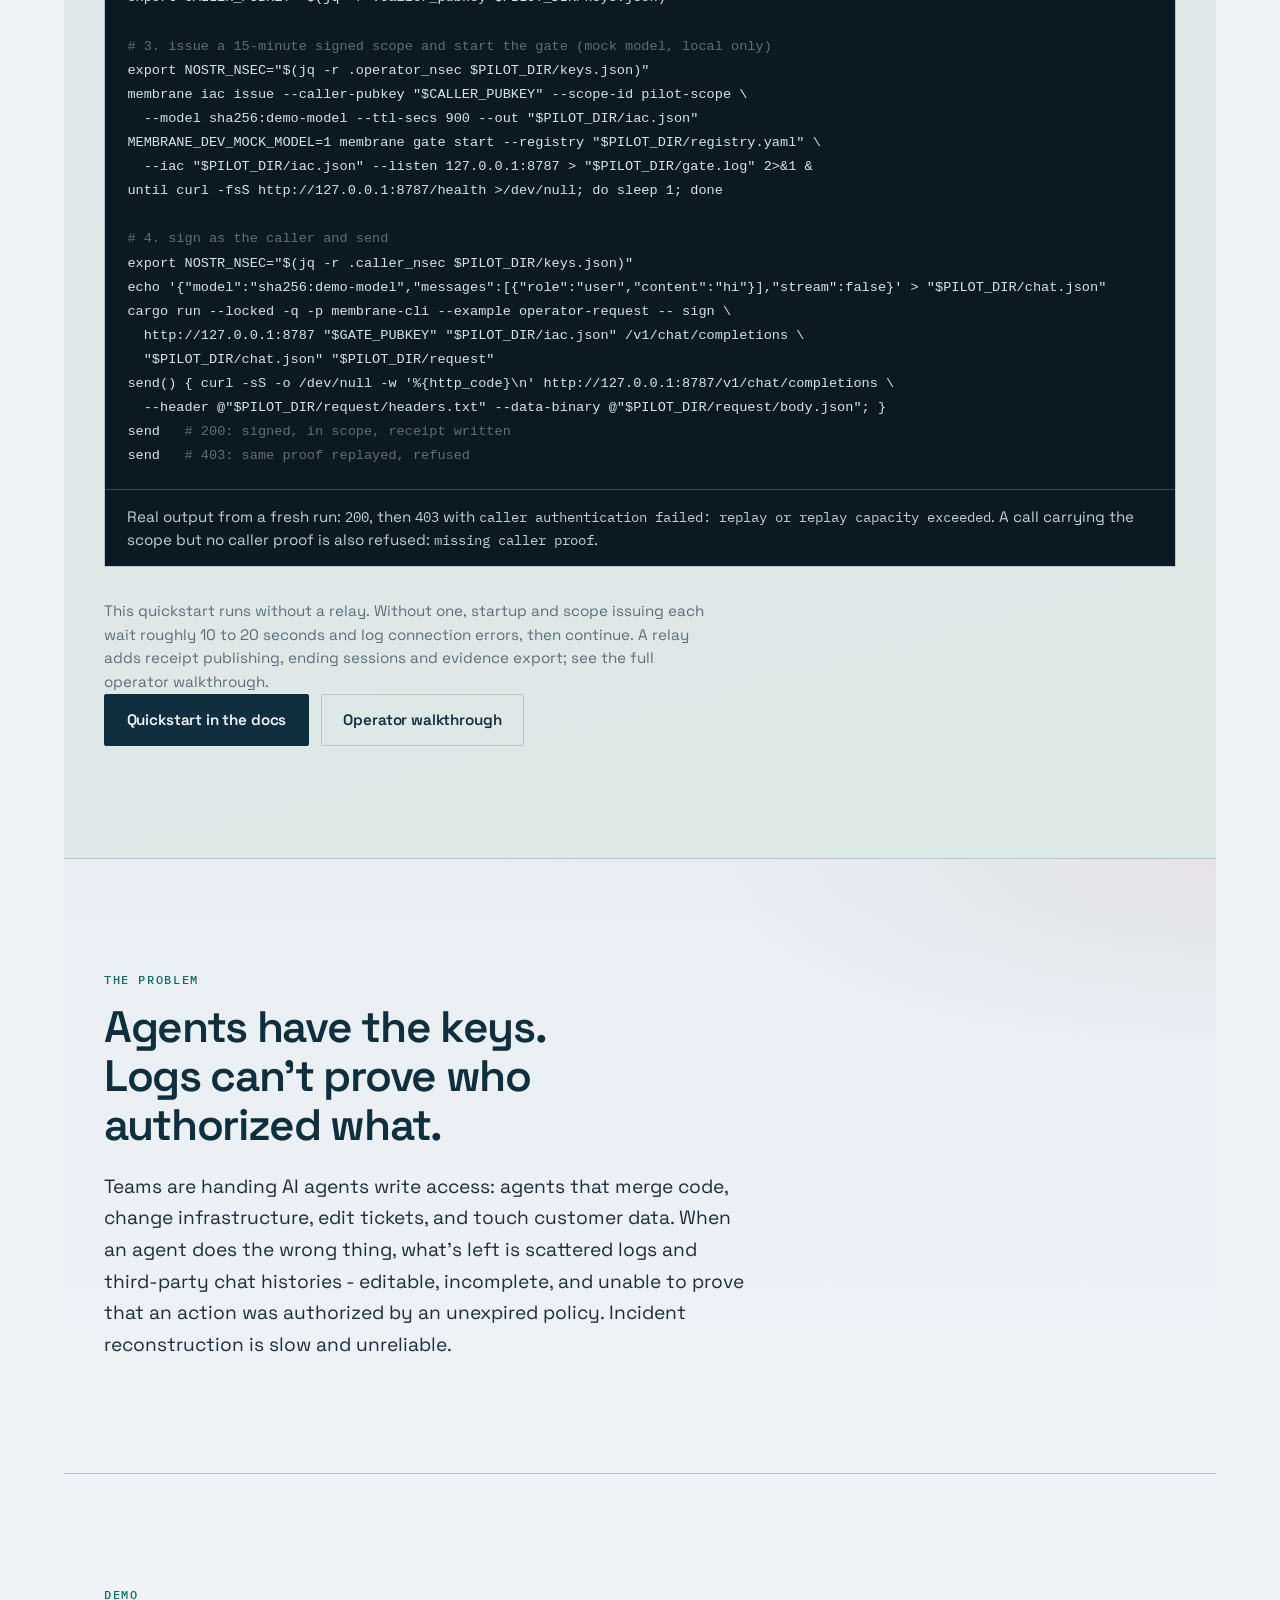
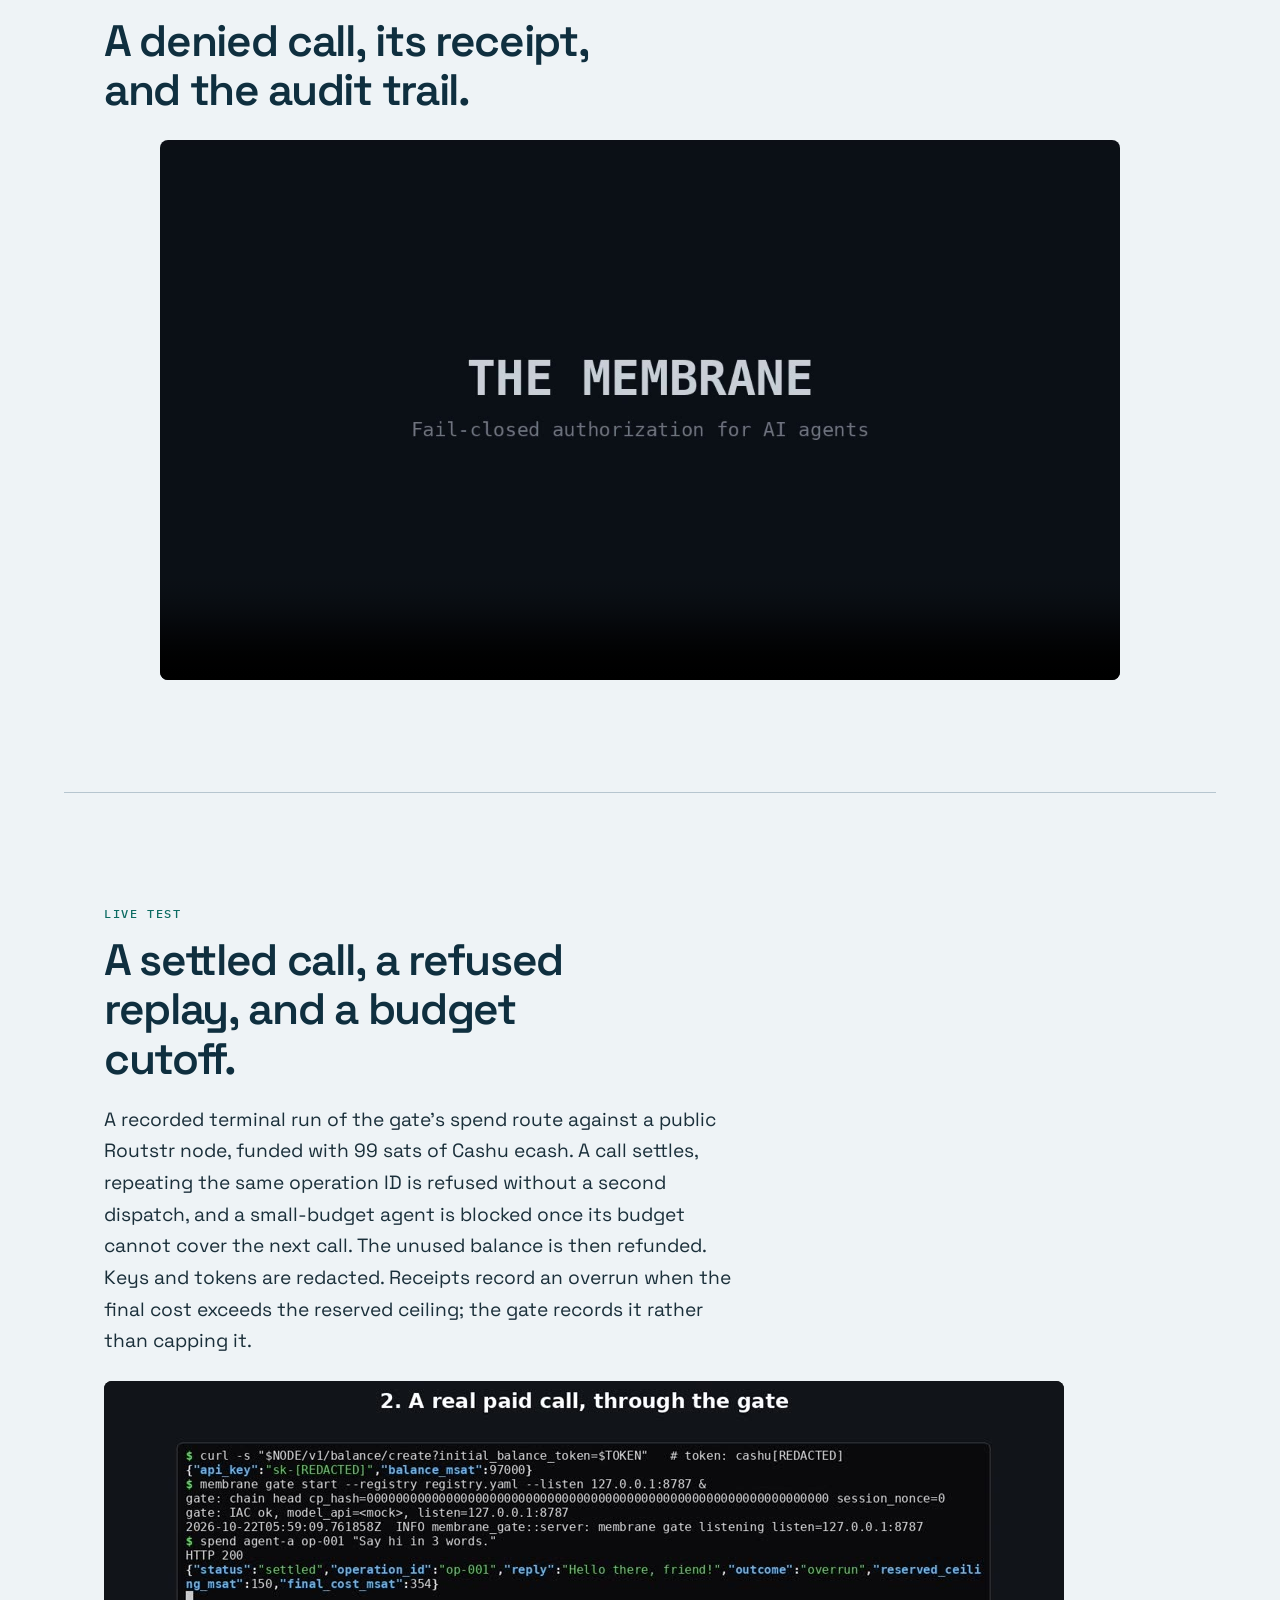
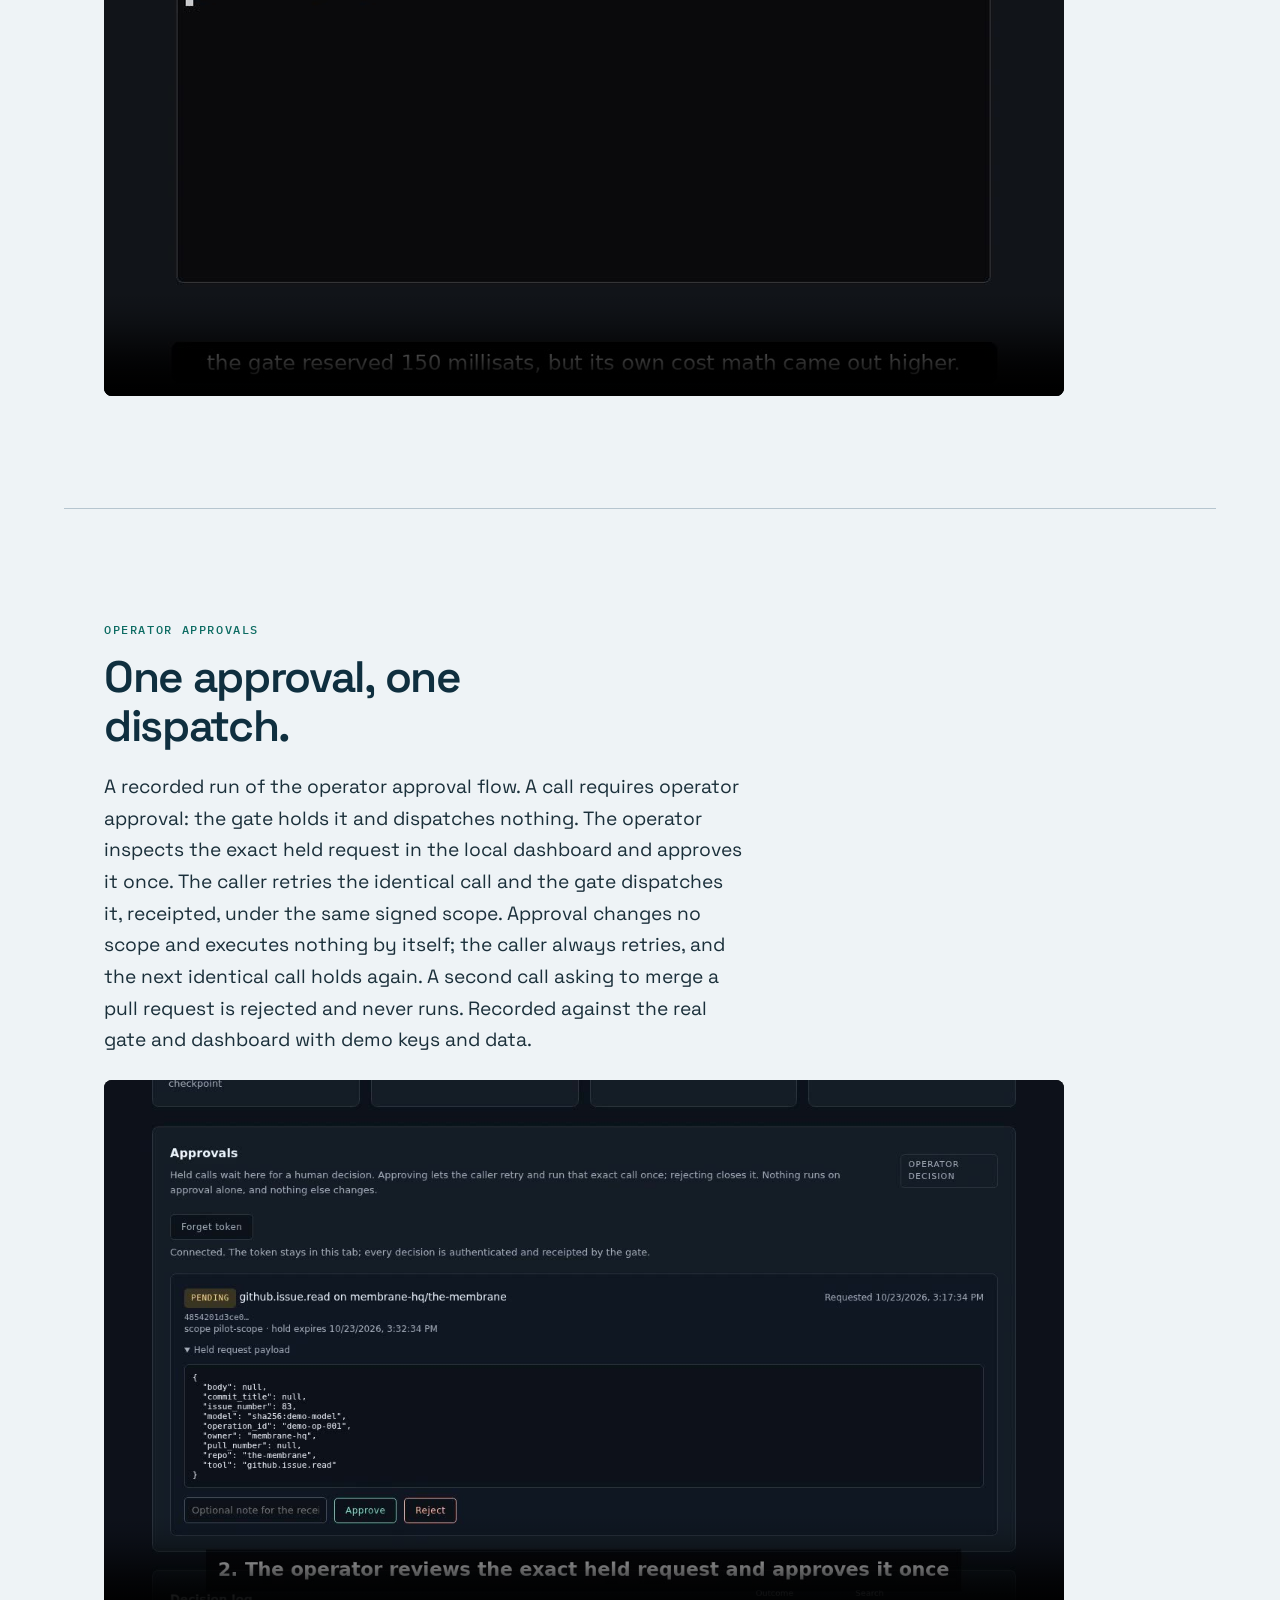
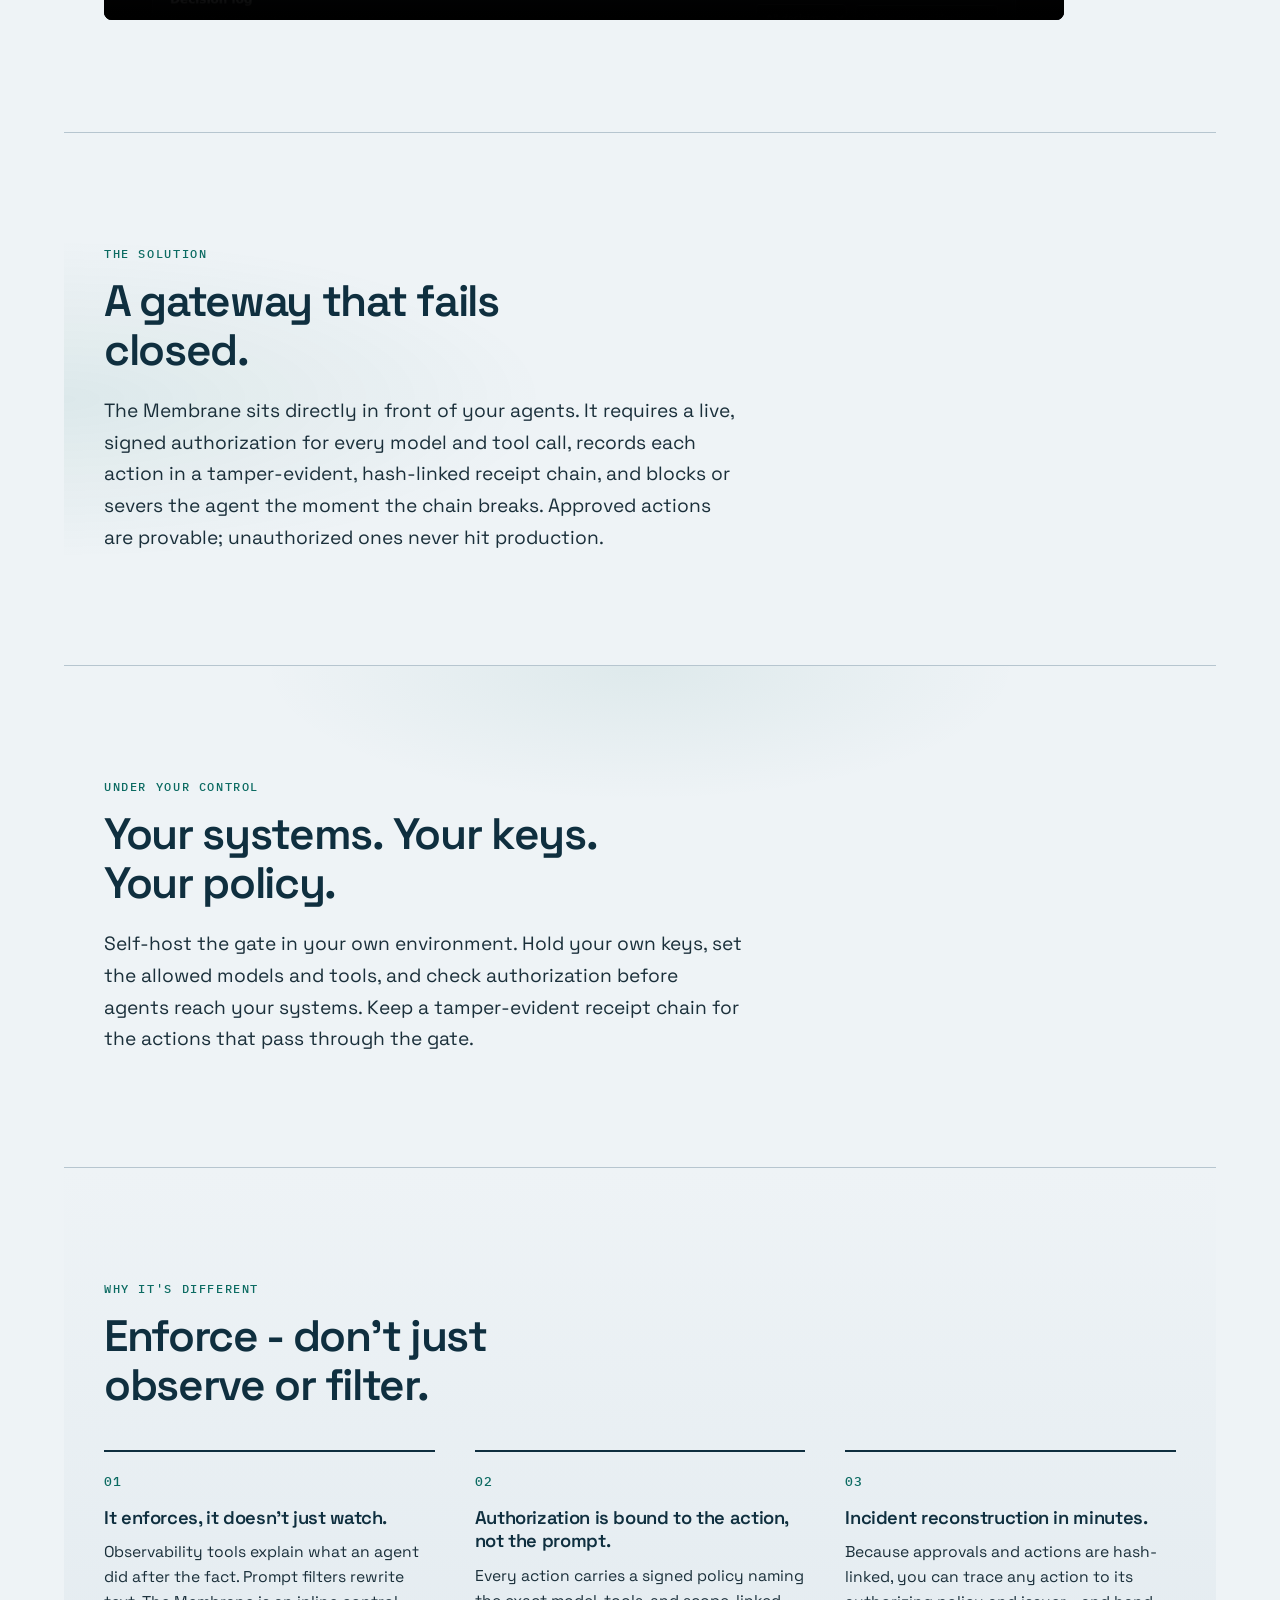
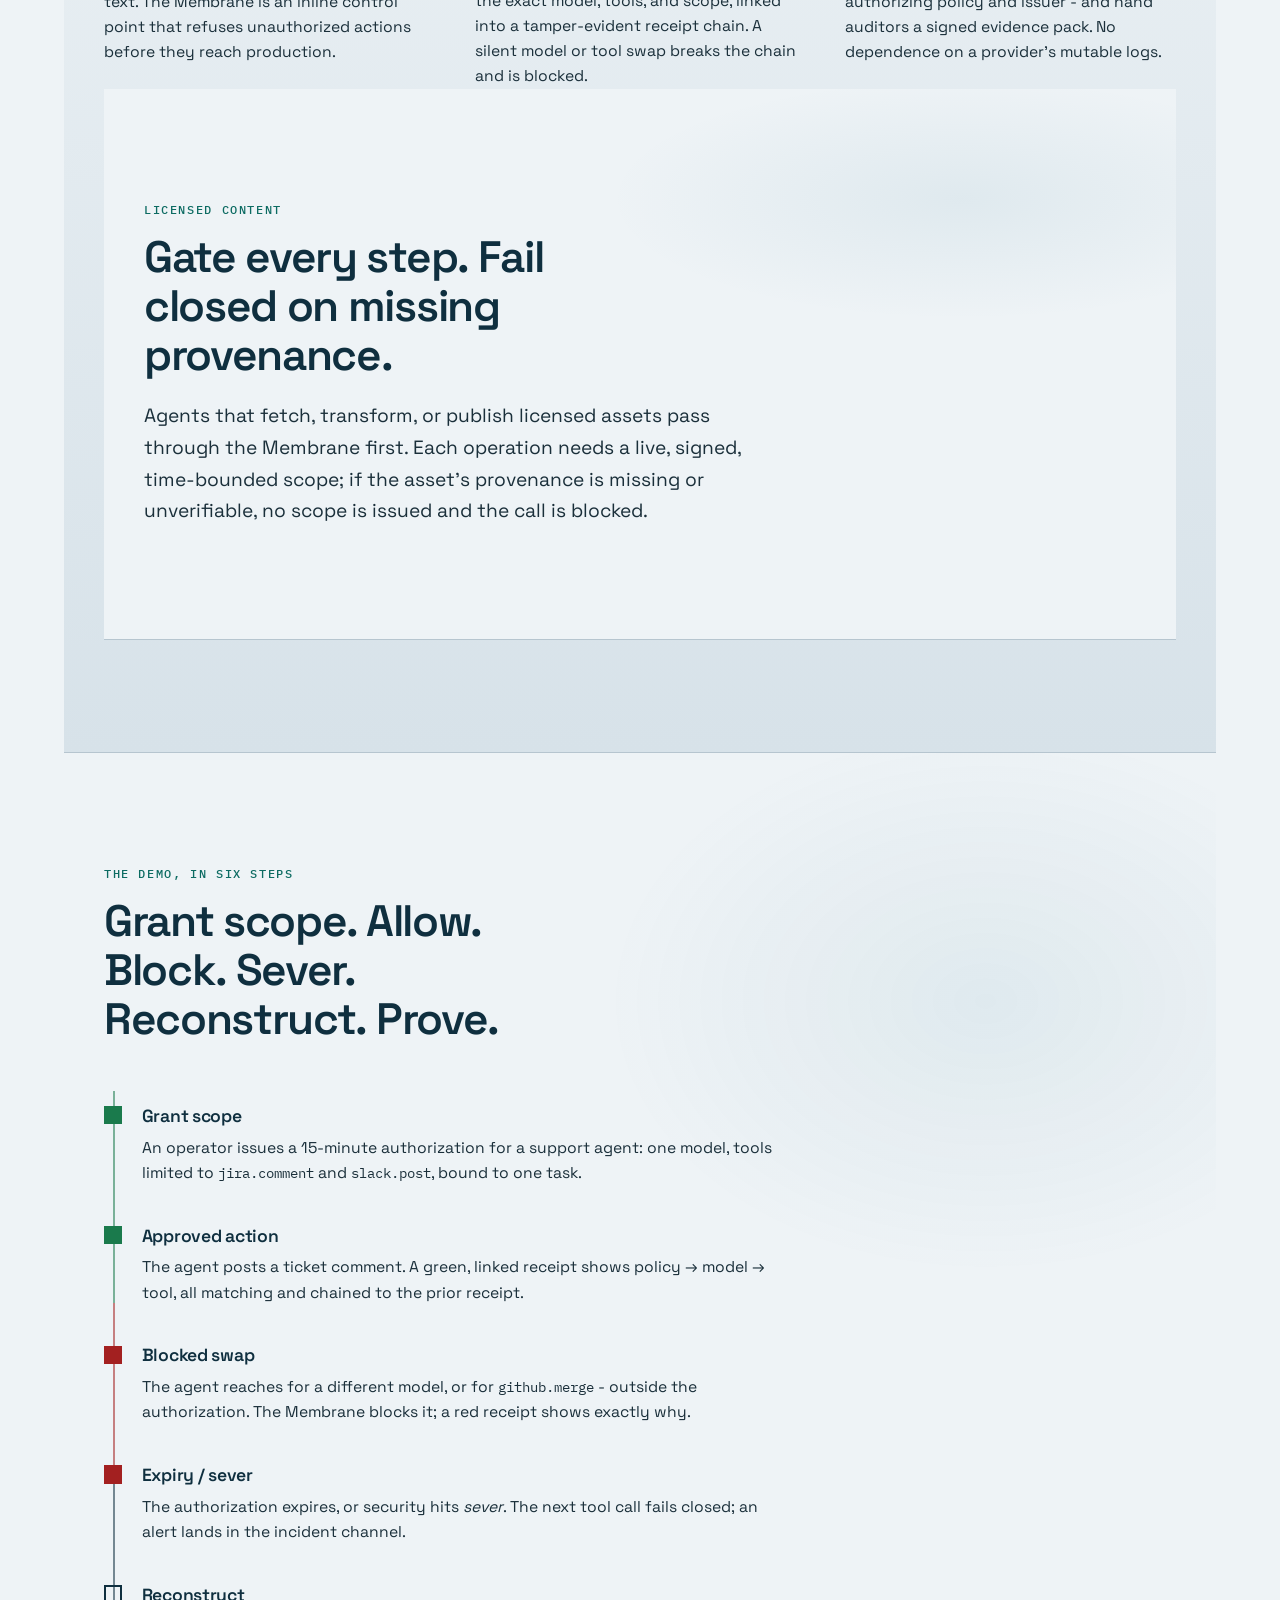
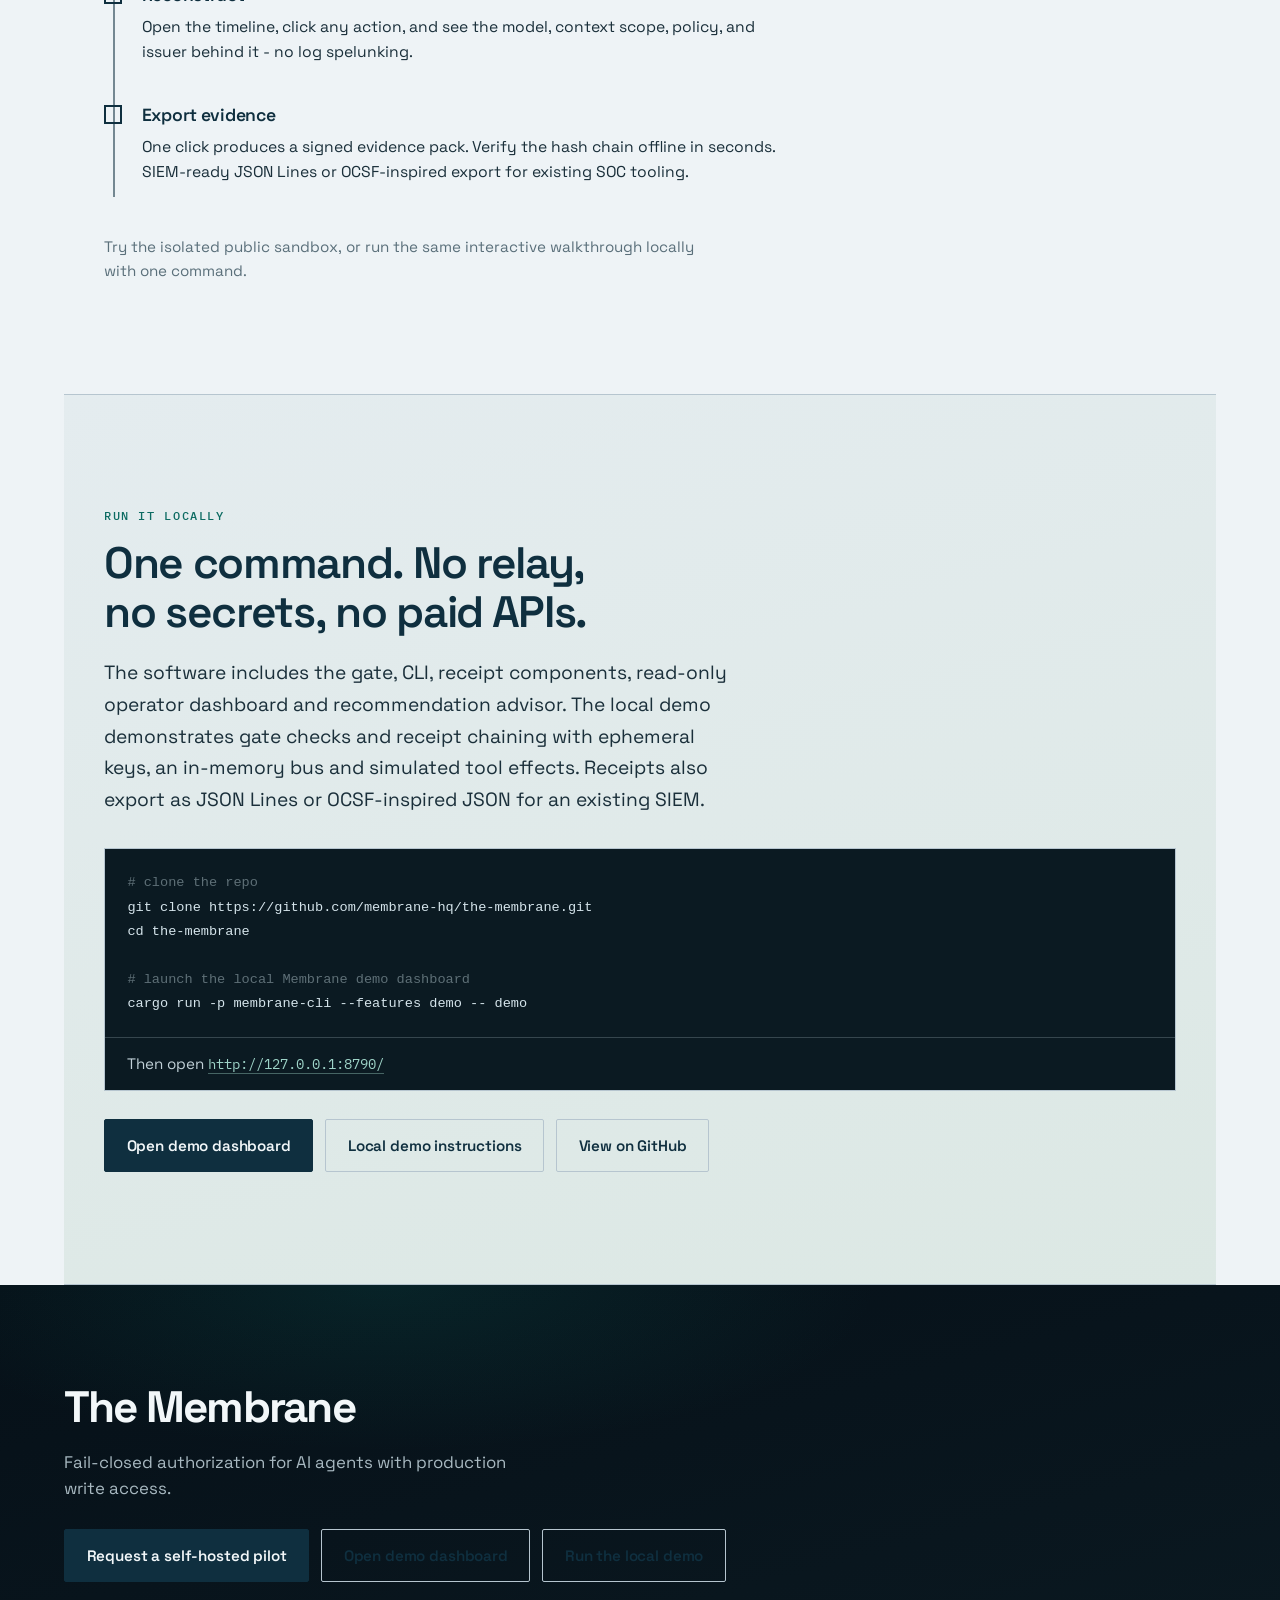
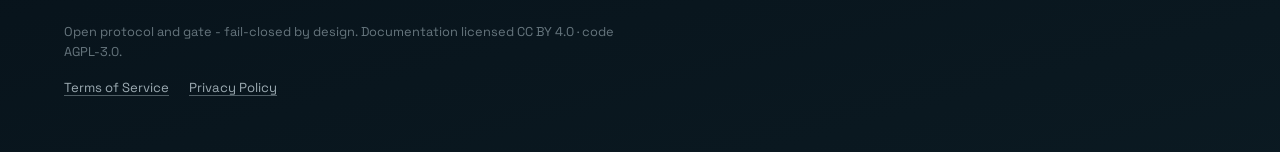
==== commit 312d8336: "Version approval-flow video asset URLs Cache-bust query on the narrated mp4 and retimed vtt so repea" ====
--- a/index.html
+++ b/index.html
@@ -159,8 +159,8 @@
         and dashboard with demo keys and data.
       </p>
       <video class="live-test-video" controls preload="metadata" poster="assets/membrane-approval-flow-poster.jpg" aria-label="The Membrane operator approval flow: a held call, an operator approval, one receipted retry, and a rejected merge">
-        <source src="assets/membrane-approval-flow.mp4" type="video/mp4" />
-        <track kind="captions" src="assets/membrane-approval-flow.vtt" srclang="en" label="English" default />
+        <source src="assets/membrane-approval-flow.mp4?v=20261023" type="video/mp4" />
+        <track kind="captions" src="assets/membrane-approval-flow.vtt?v=20261023" srclang="en" label="English" default />
       </video>
     </section>
 
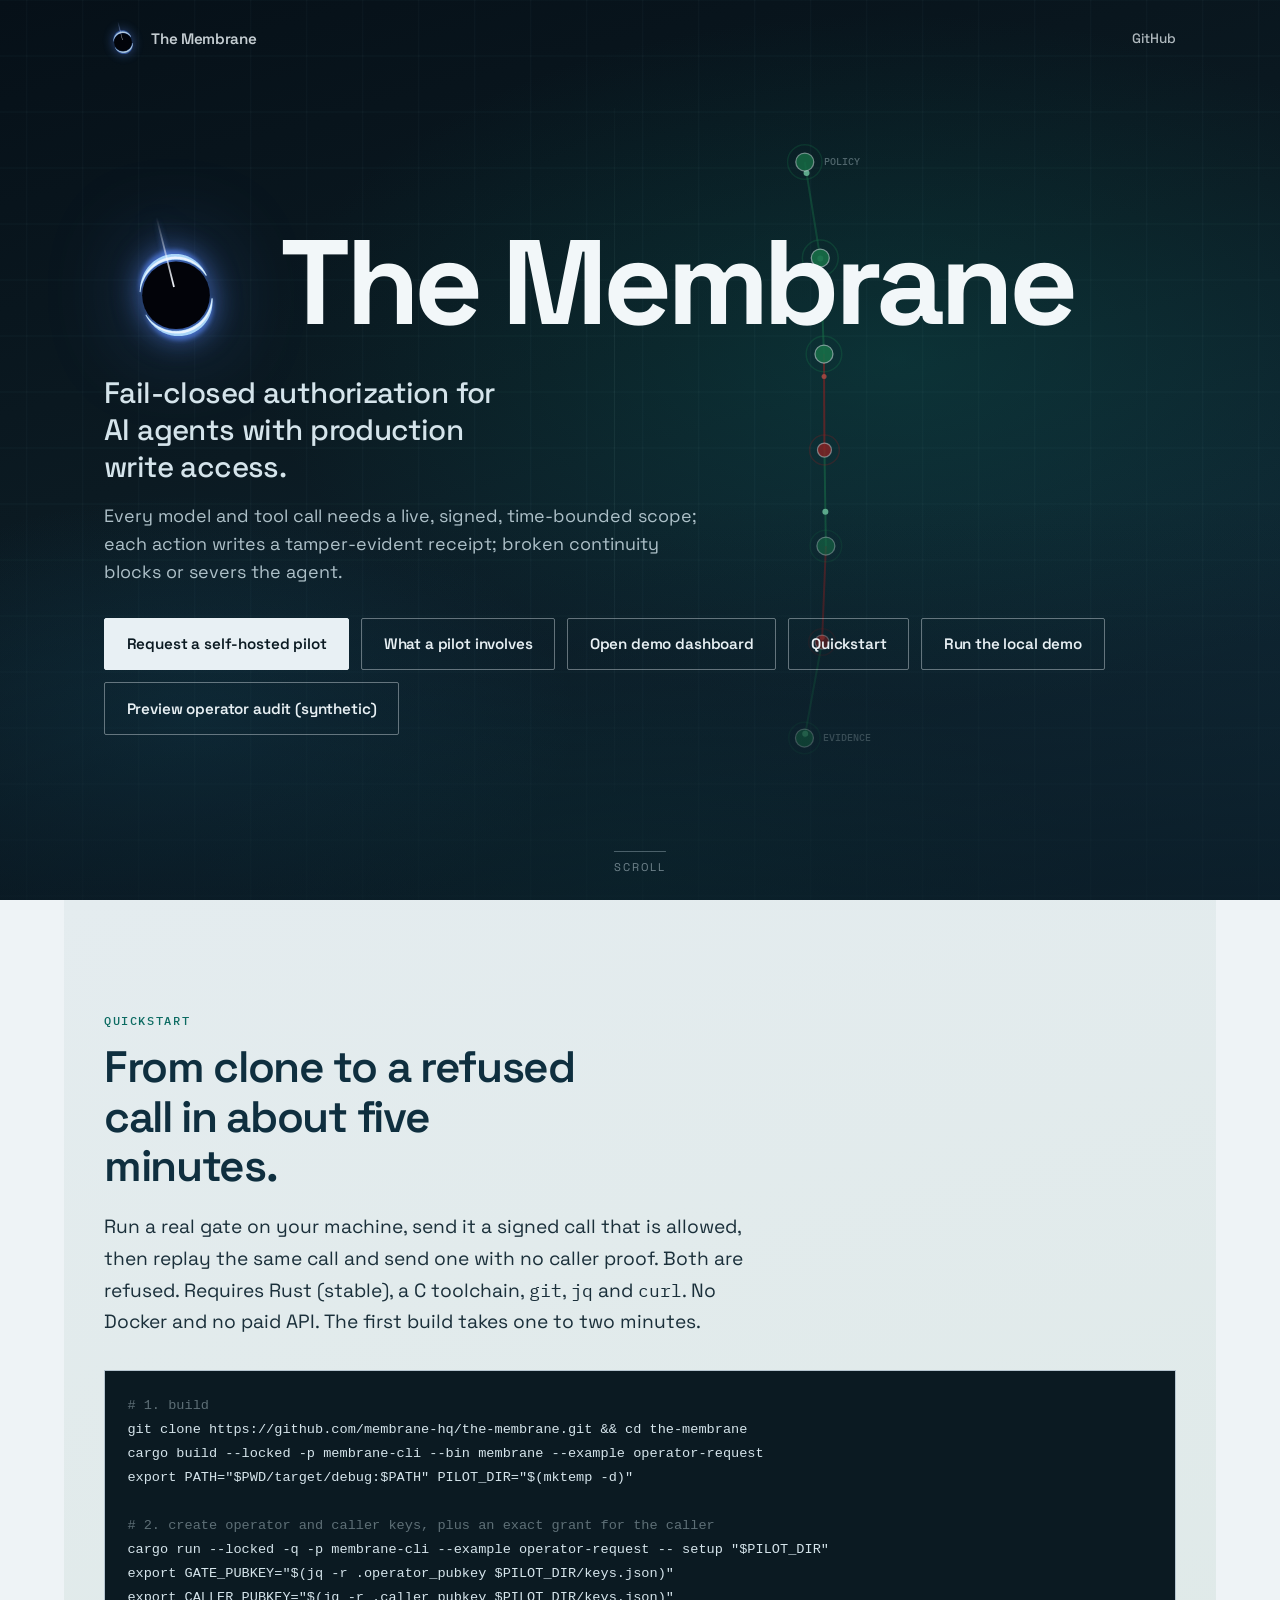
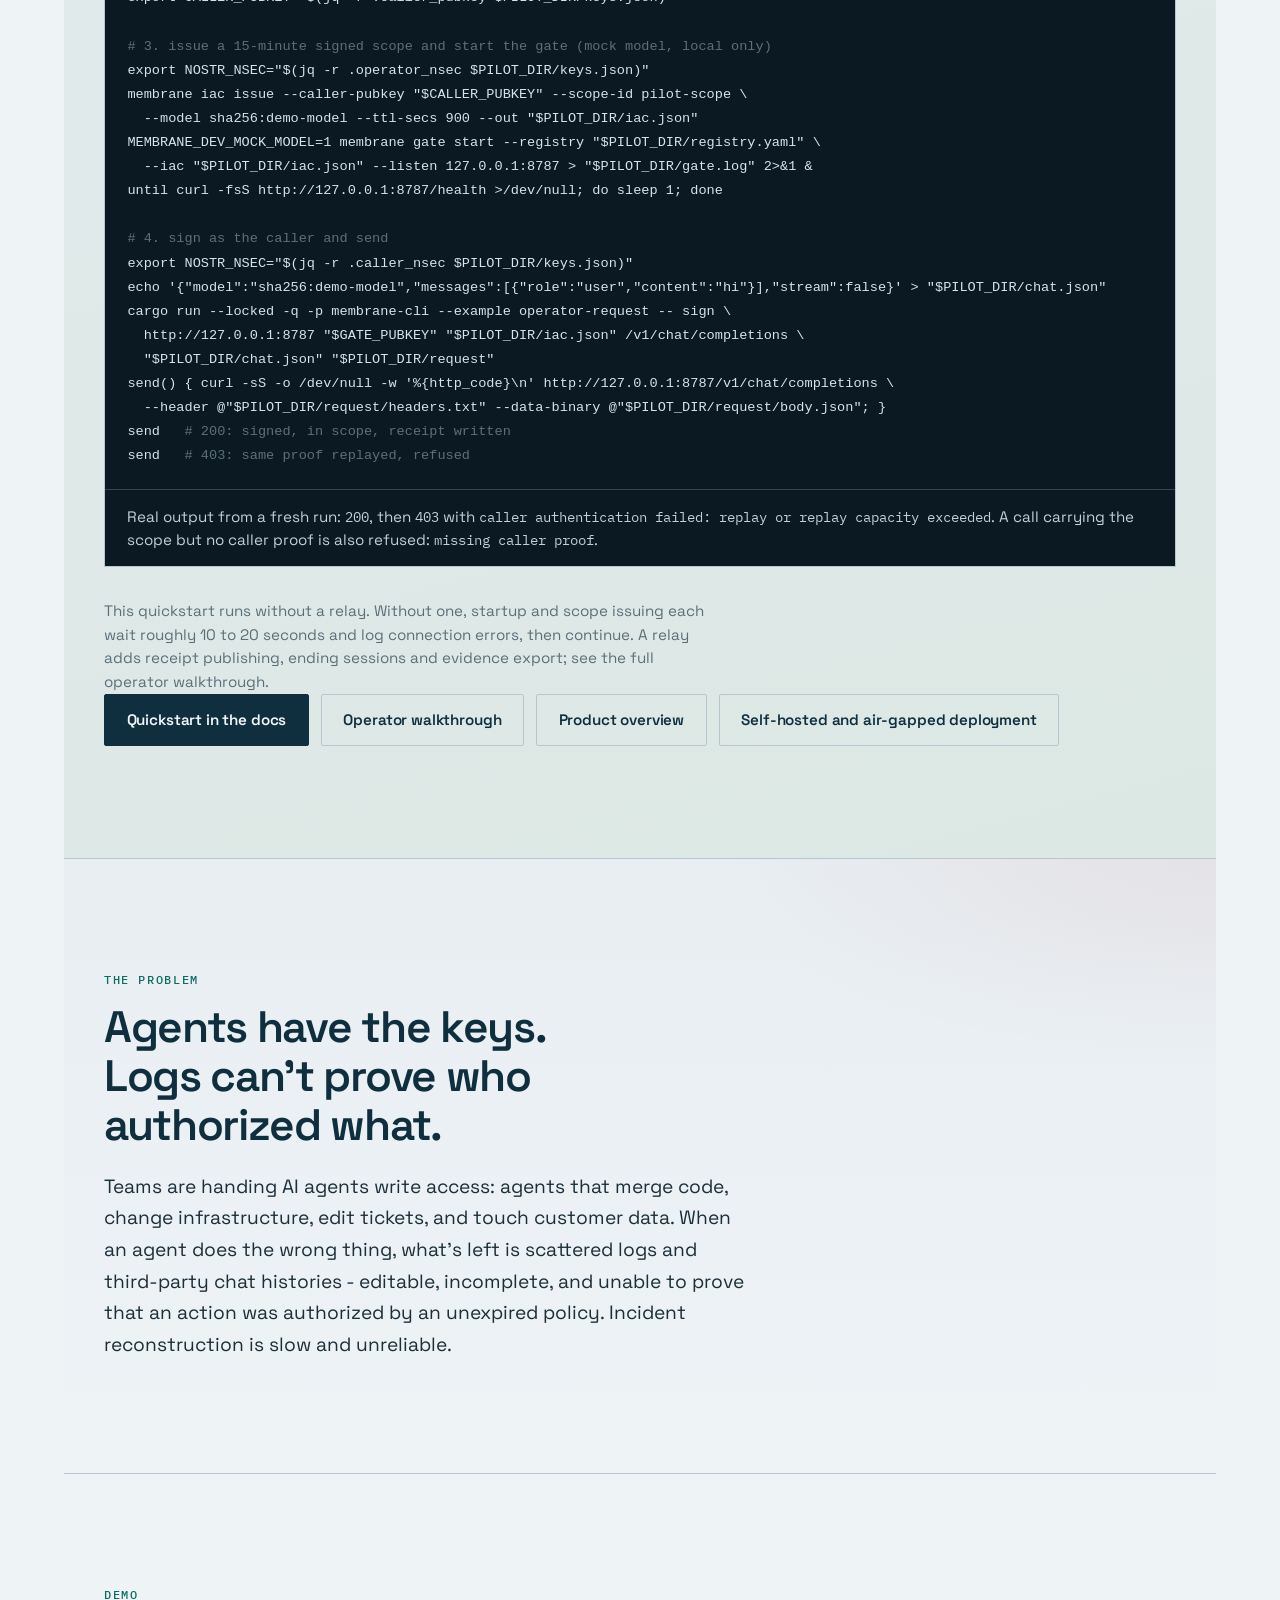
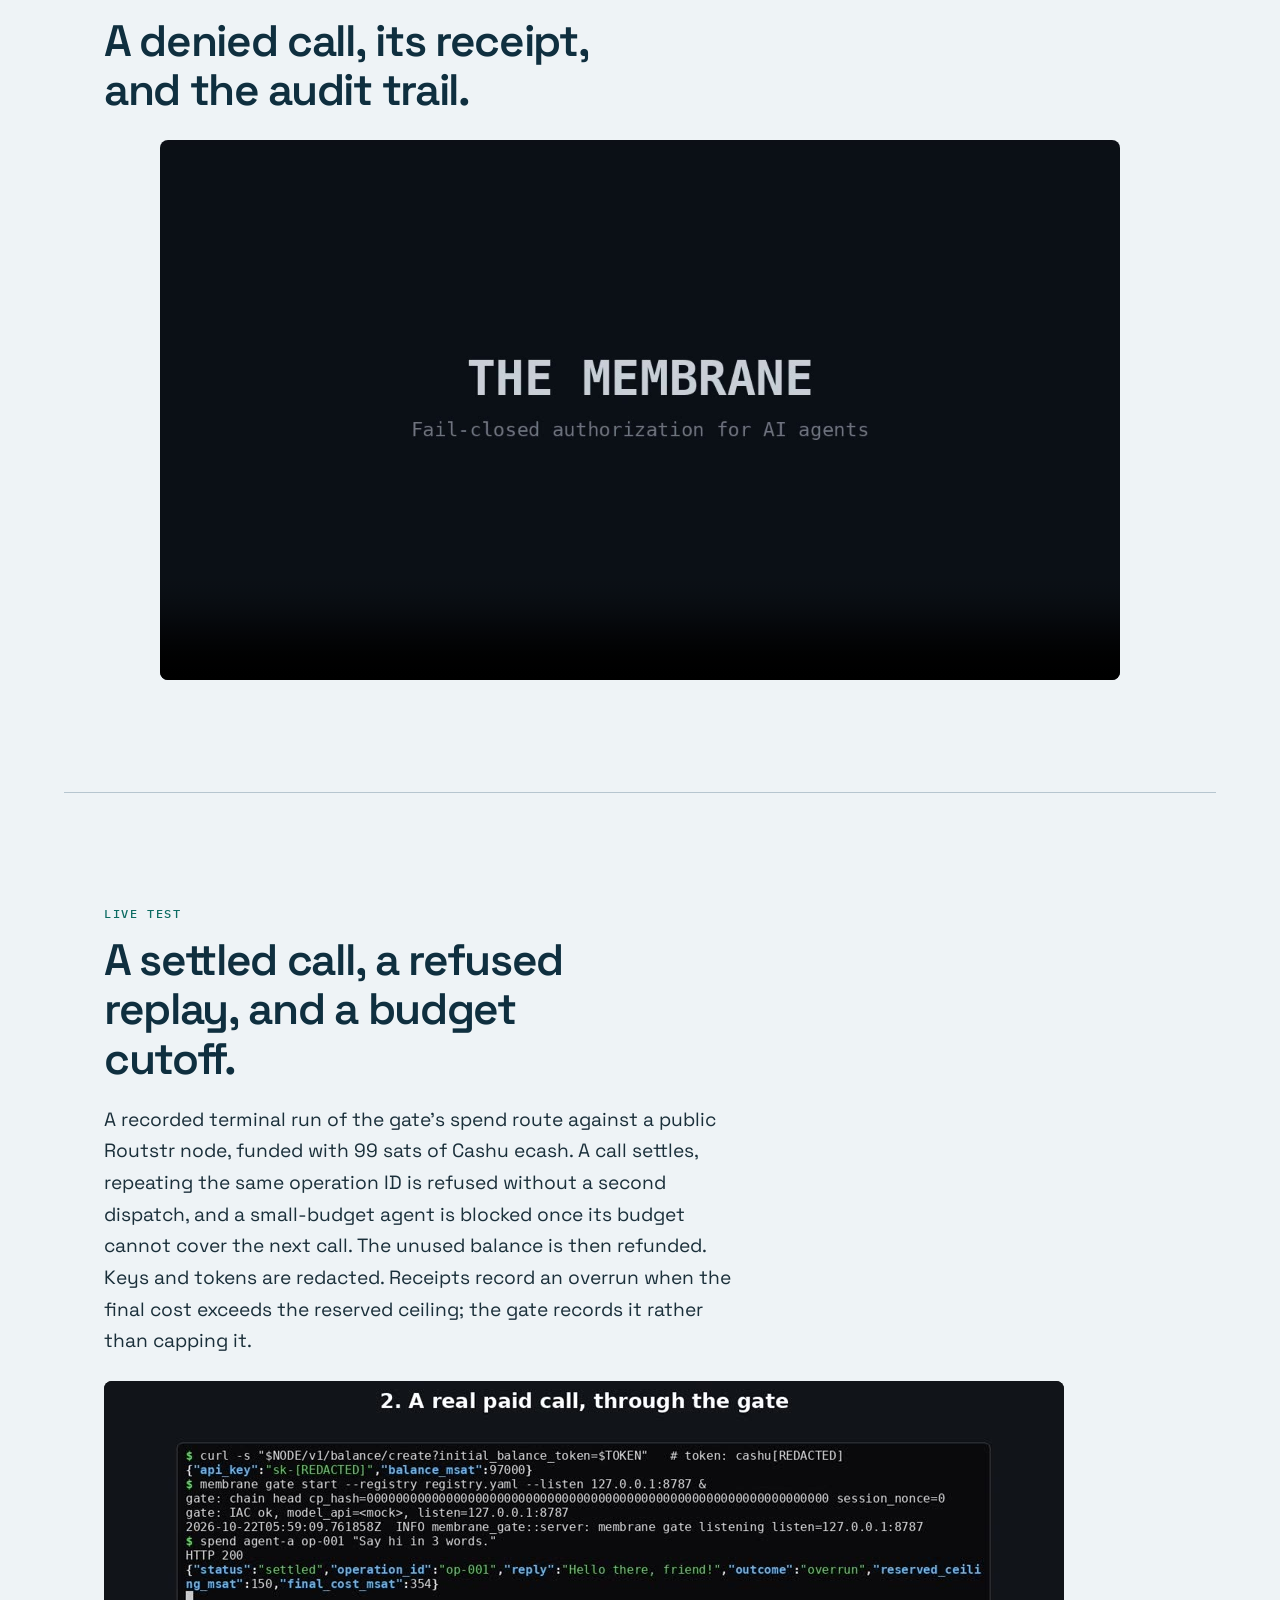
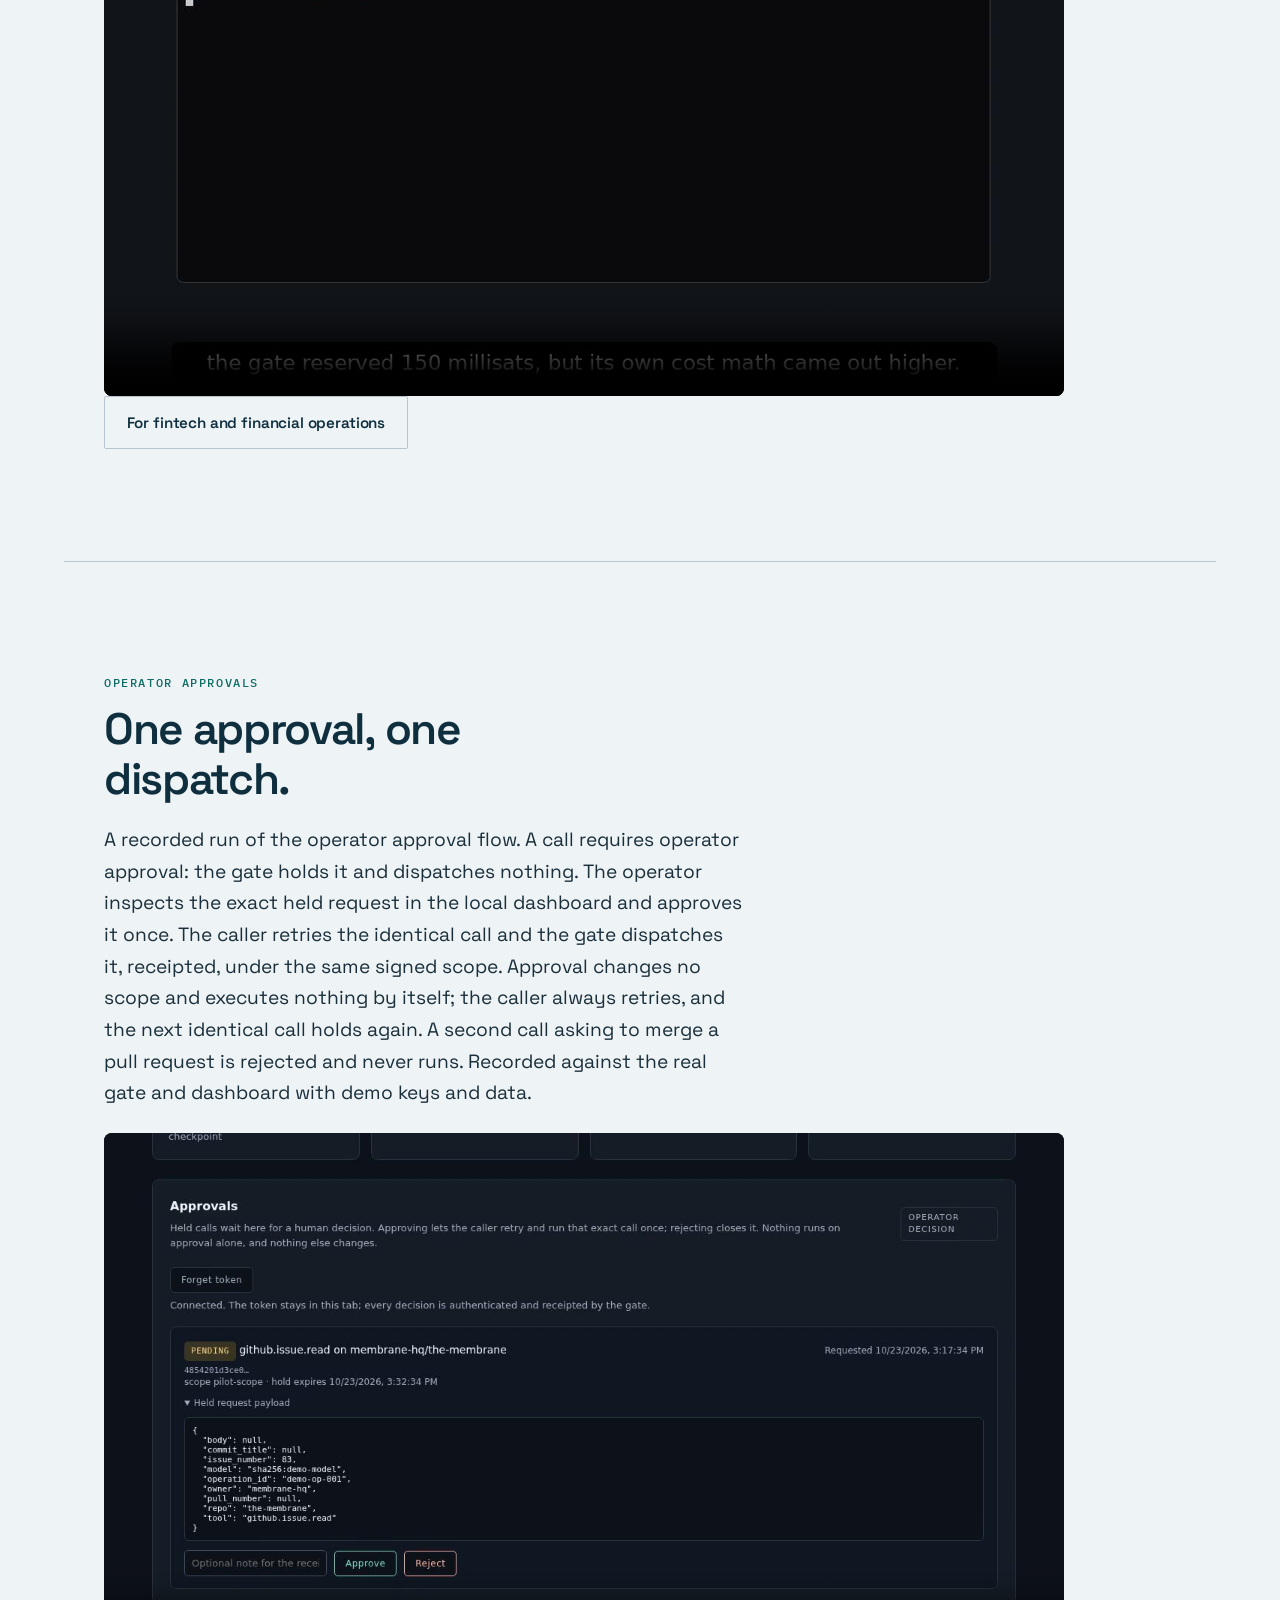
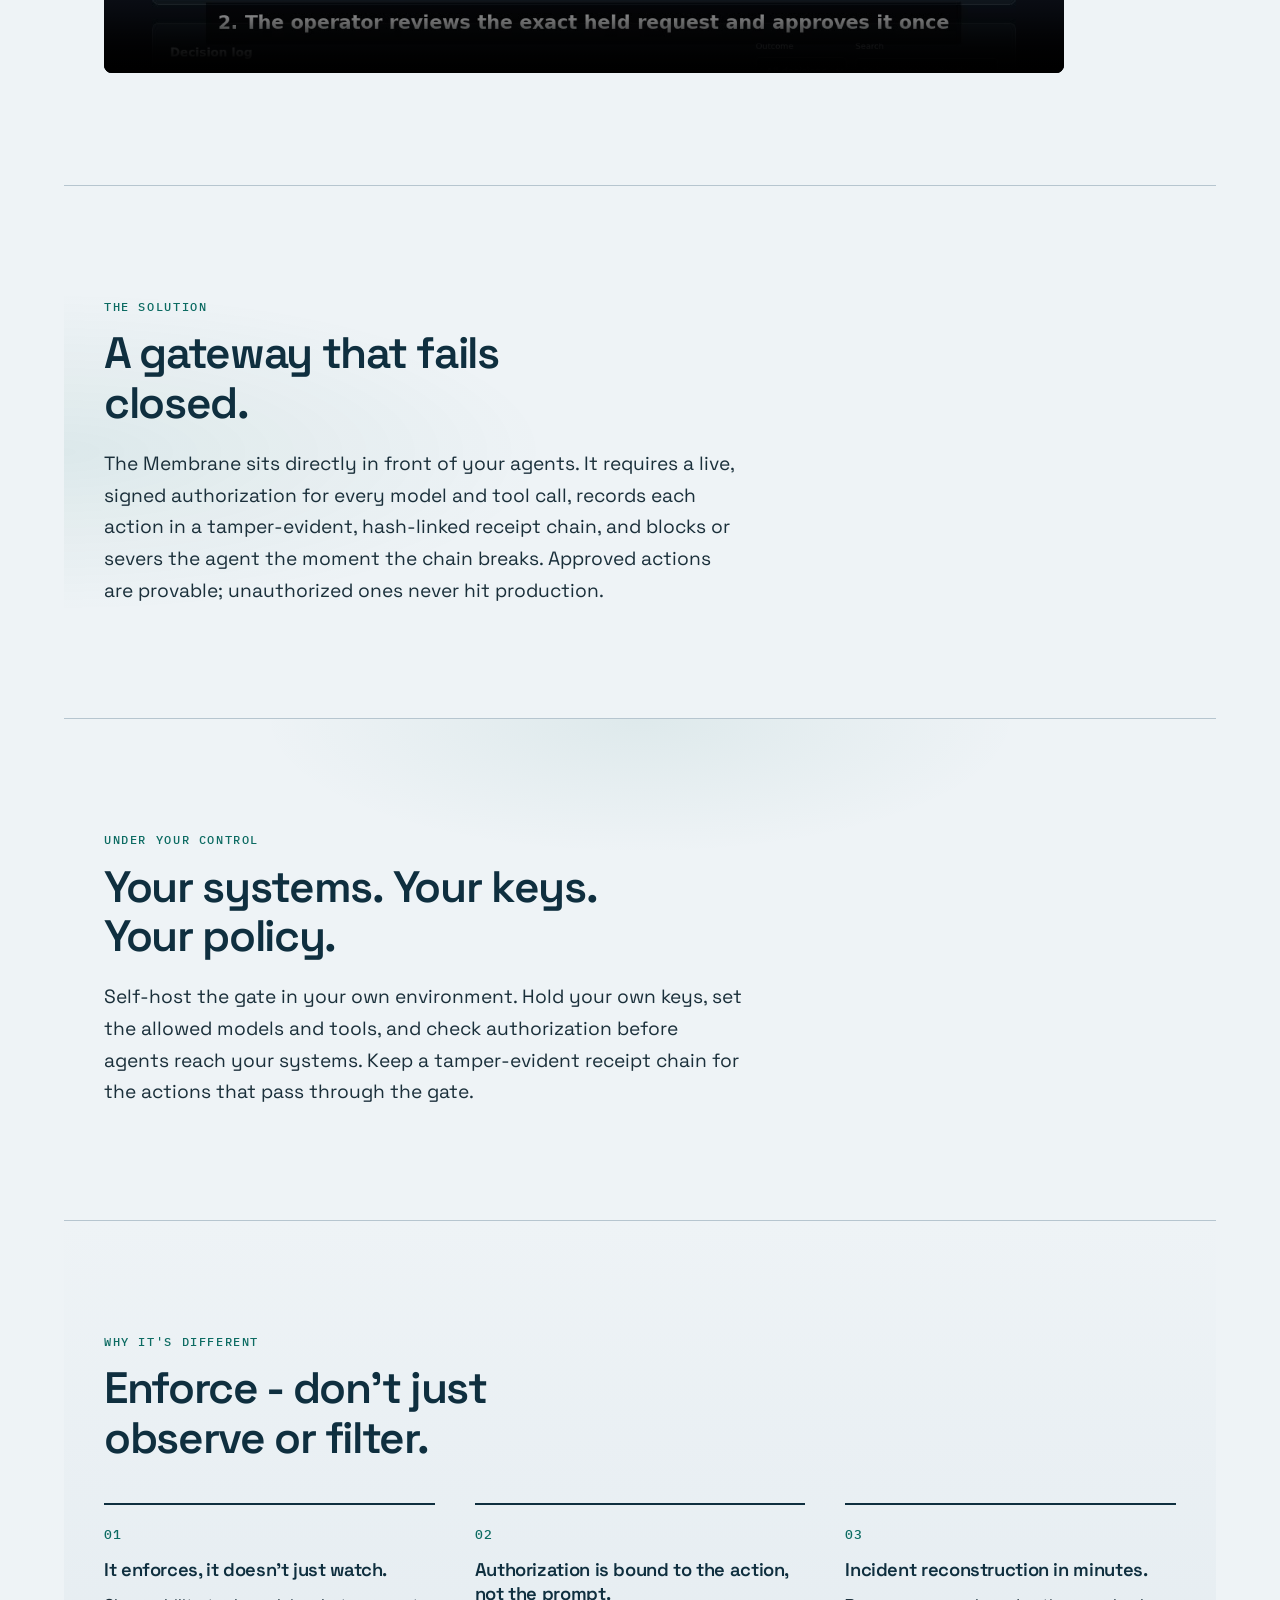
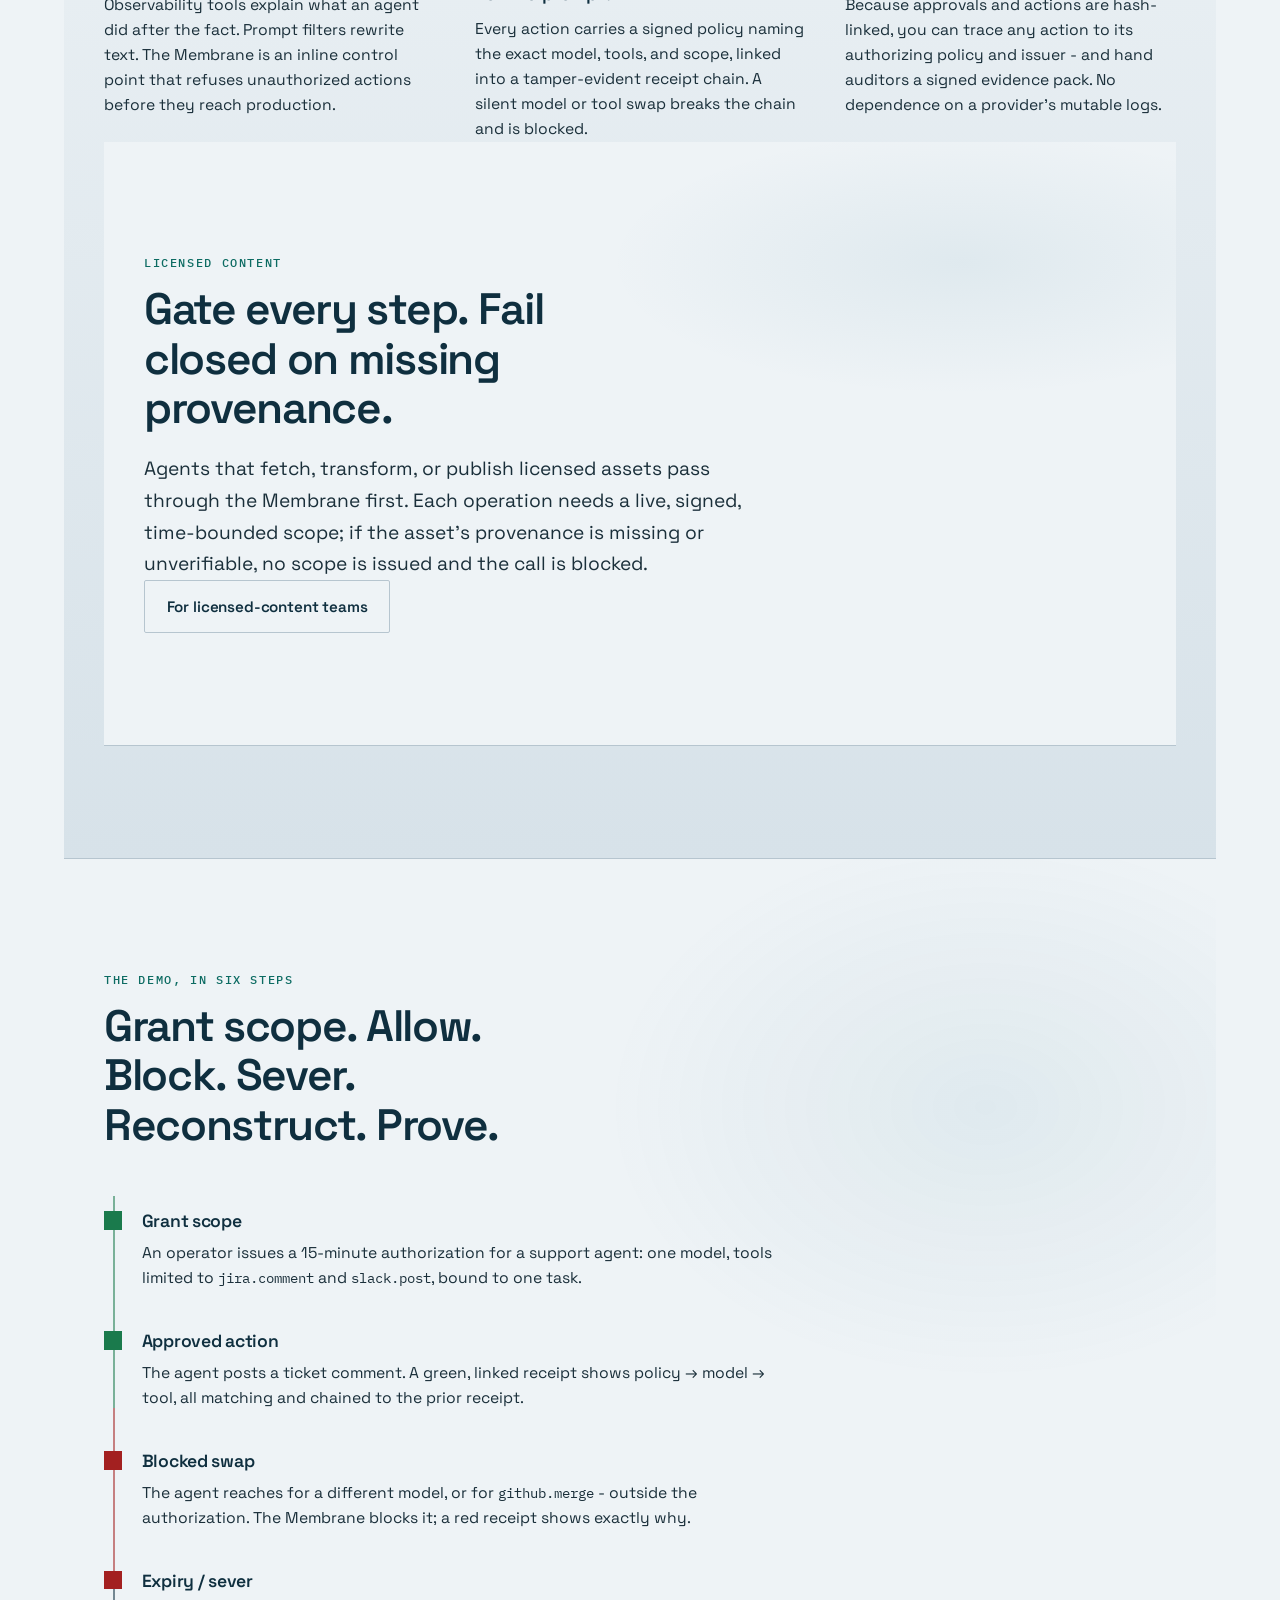
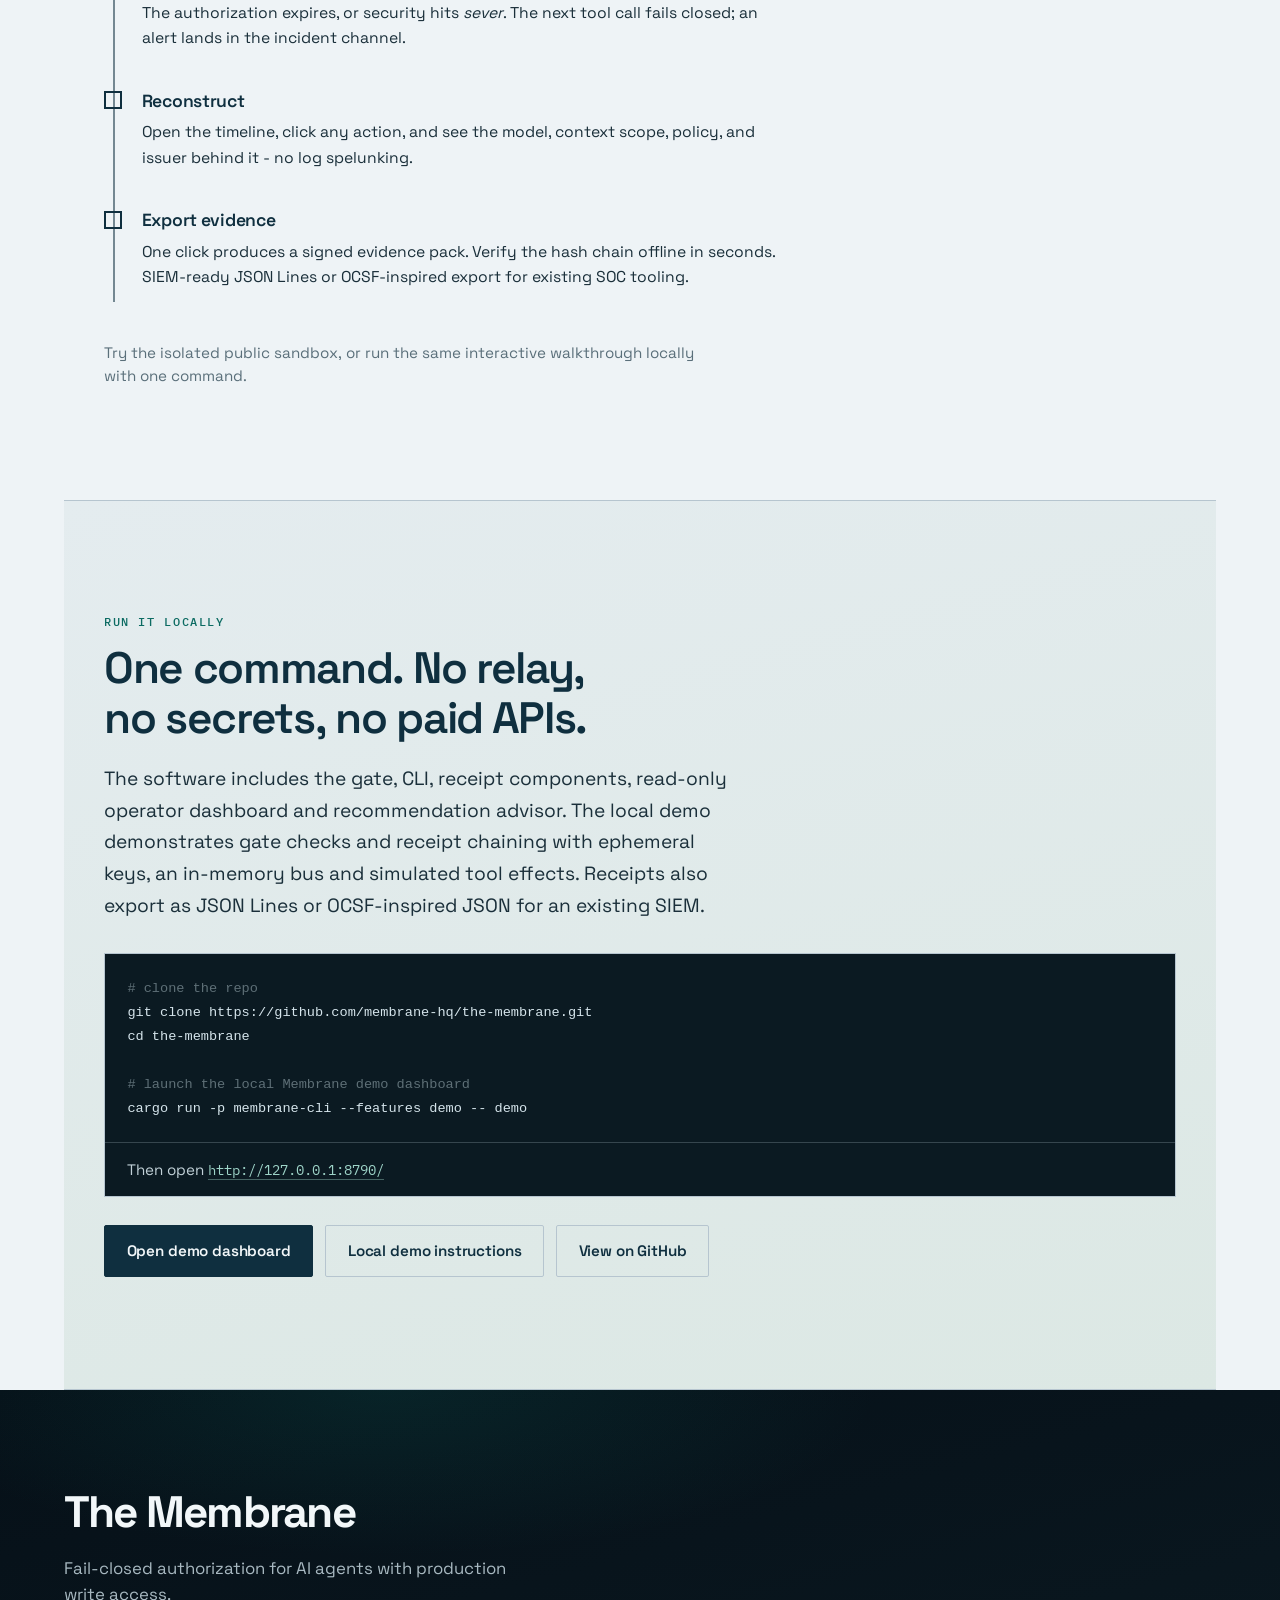
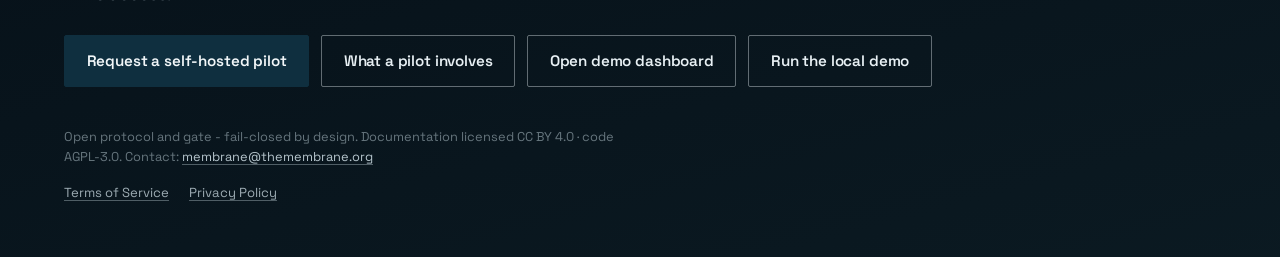
==== commit 81308cff: "Link pilot page, product overview, reference stack and audience pages - hero and footer: 'What a pil" ====
--- a/index.html
+++ b/index.html
@@ -41,6 +41,7 @@
       <p class="subhead">Every model and tool call needs a live, signed, time-bounded scope; each action writes a tamper-evident receipt; broken continuity blocks or severs the agent.</p>
       <div class="cta-group">
         <a class="btn btn-primary" href="https://github.com/membrane-hq/the-membrane/issues/new?template=pilot-request.yml" rel="noopener" target="_blank">Request a self-hosted pilot</a>
+        <a class="btn btn-ghost" href="https://github.com/membrane-hq/the-membrane/blob/main/docs/pilot.md" rel="noopener" target="_blank">What a pilot involves</a>
         <a class="btn btn-ghost" href="https://demo.themembrane.org/" rel="noopener" target="_blank">Open demo dashboard</a>
         <a class="btn btn-ghost" href="#quickstart">Quickstart</a>
         <a class="btn btn-ghost" href="#run">Run the local demo</a>
@@ -101,6 +102,8 @@
       <div class="cta-group">
         <a class="btn btn-primary" href="https://github.com/membrane-hq/the-membrane/blob/main/docs/quickstart.md" rel="noopener" target="_blank">Quickstart in the docs</a>
         <a class="btn btn-ghost" href="https://github.com/membrane-hq/the-membrane/blob/main/docs/operator-walkthrough.md" rel="noopener" target="_blank">Operator walkthrough</a>
+        <a class="btn btn-ghost" href="https://github.com/membrane-hq/the-membrane/blob/main/docs/product.md" rel="noopener" target="_blank">Product overview</a>
+        <a class="btn btn-ghost" href="https://github.com/membrane-hq/the-membrane/blob/main/docs/reference-stack.md" rel="noopener" target="_blank">Self-hosted and air-gapped deployment</a>
       </div>
     </section>
 
@@ -143,6 +146,9 @@
         <source src="assets/membrane-live-test.mp4" type="video/mp4" />
         <track kind="captions" src="assets/membrane-live-test.vtt" srclang="en" label="English" default />
       </video>
+      <div class="cta-group">
+        <a class="btn btn-ghost" href="/for-fintech/">For fintech and financial operations</a>
+      </div>
     </section>
 
     <!-- ============ APPROVAL FLOW ============ -->
@@ -225,7 +231,10 @@
       <h2 class="section-title">Gate every step. Fail closed on missing provenance.</h2>
       
       <p class="lede">Agents that fetch, transform, or publish licensed assets pass through the Membrane first. Each operation needs a live, signed, time-bounded scope; if the asset's provenance is missing or unverifiable, no scope is issued and the call is blocked.</p>
-      
+      <div class="cta-group">
+        <a class="btn btn-ghost" href="/for-ip/">For licensed-content teams</a>
+      </div>
+
     </section>
       
 
@@ -332,12 +341,14 @@
       <p class="footer-tag">Fail-closed authorization for AI agents with production write access.</p>
       <div class="cta-group">
         <a class="btn btn-primary" href="https://github.com/membrane-hq/the-membrane/issues/new?template=pilot-request.yml" rel="noopener" target="_blank">Request a self-hosted pilot</a>
+        <a class="btn btn-ghost" href="https://github.com/membrane-hq/the-membrane/blob/main/docs/pilot.md" rel="noopener" target="_blank">What a pilot involves</a>
         <a class="btn btn-ghost" href="https://demo.themembrane.org/" rel="noopener" target="_blank">Open demo dashboard</a>
         <a class="btn btn-ghost" href="#run">Run the local demo</a>
       </div>
       <p class="footer-meta">
         Open protocol and gate - fail-closed by design.
         Documentation licensed CC BY 4.0 · code AGPL-3.0.
+        Contact: <a href="mailto:membrane@themembrane.org">membrane@themembrane.org</a>
       </p>
       <nav class="footer-legal" aria-label="Legal">
         <a href="/terms/">Terms of Service</a>
--- a/styles.css
+++ b/styles.css
@@ -231,15 +231,21 @@
   background: var(--ink);
   border-color: var(--ink);
 }
-.section .btn-ghost,
-.footer .btn-ghost {
+.section .btn-ghost {
   color: var(--navy);
   border-color: var(--line);
 }
-.section .btn-ghost:hover,
-.footer .btn-ghost:hover {
+.section .btn-ghost:hover {
   border-color: var(--navy);
   background: rgba(15, 47, 63, 0.04);
+}
+.footer .btn-ghost {
+  color: #e8f0f4;
+  border-color: rgba(232, 240, 244, 0.4);
+}
+.footer .btn-ghost:hover {
+  border-color: #e8f0f4;
+  background: rgba(232, 240, 244, 0.06);
 }
 
 .scroll-cue {
@@ -539,6 +545,16 @@
   color: rgba(196, 214, 222, 0.5);
   max-width: 36rem;
 }
+.footer-meta a {
+  color: rgba(213, 228, 235, 0.85);
+  text-underline-offset: 0.2em;
+  text-decoration-color: rgba(213, 228, 235, 0.35);
+}
+.footer-meta a:hover,
+.footer-meta a:focus-visible {
+  color: #f2f7f9;
+  text-decoration-color: currentColor;
+}
 
 .footer-legal {
   display: flex;
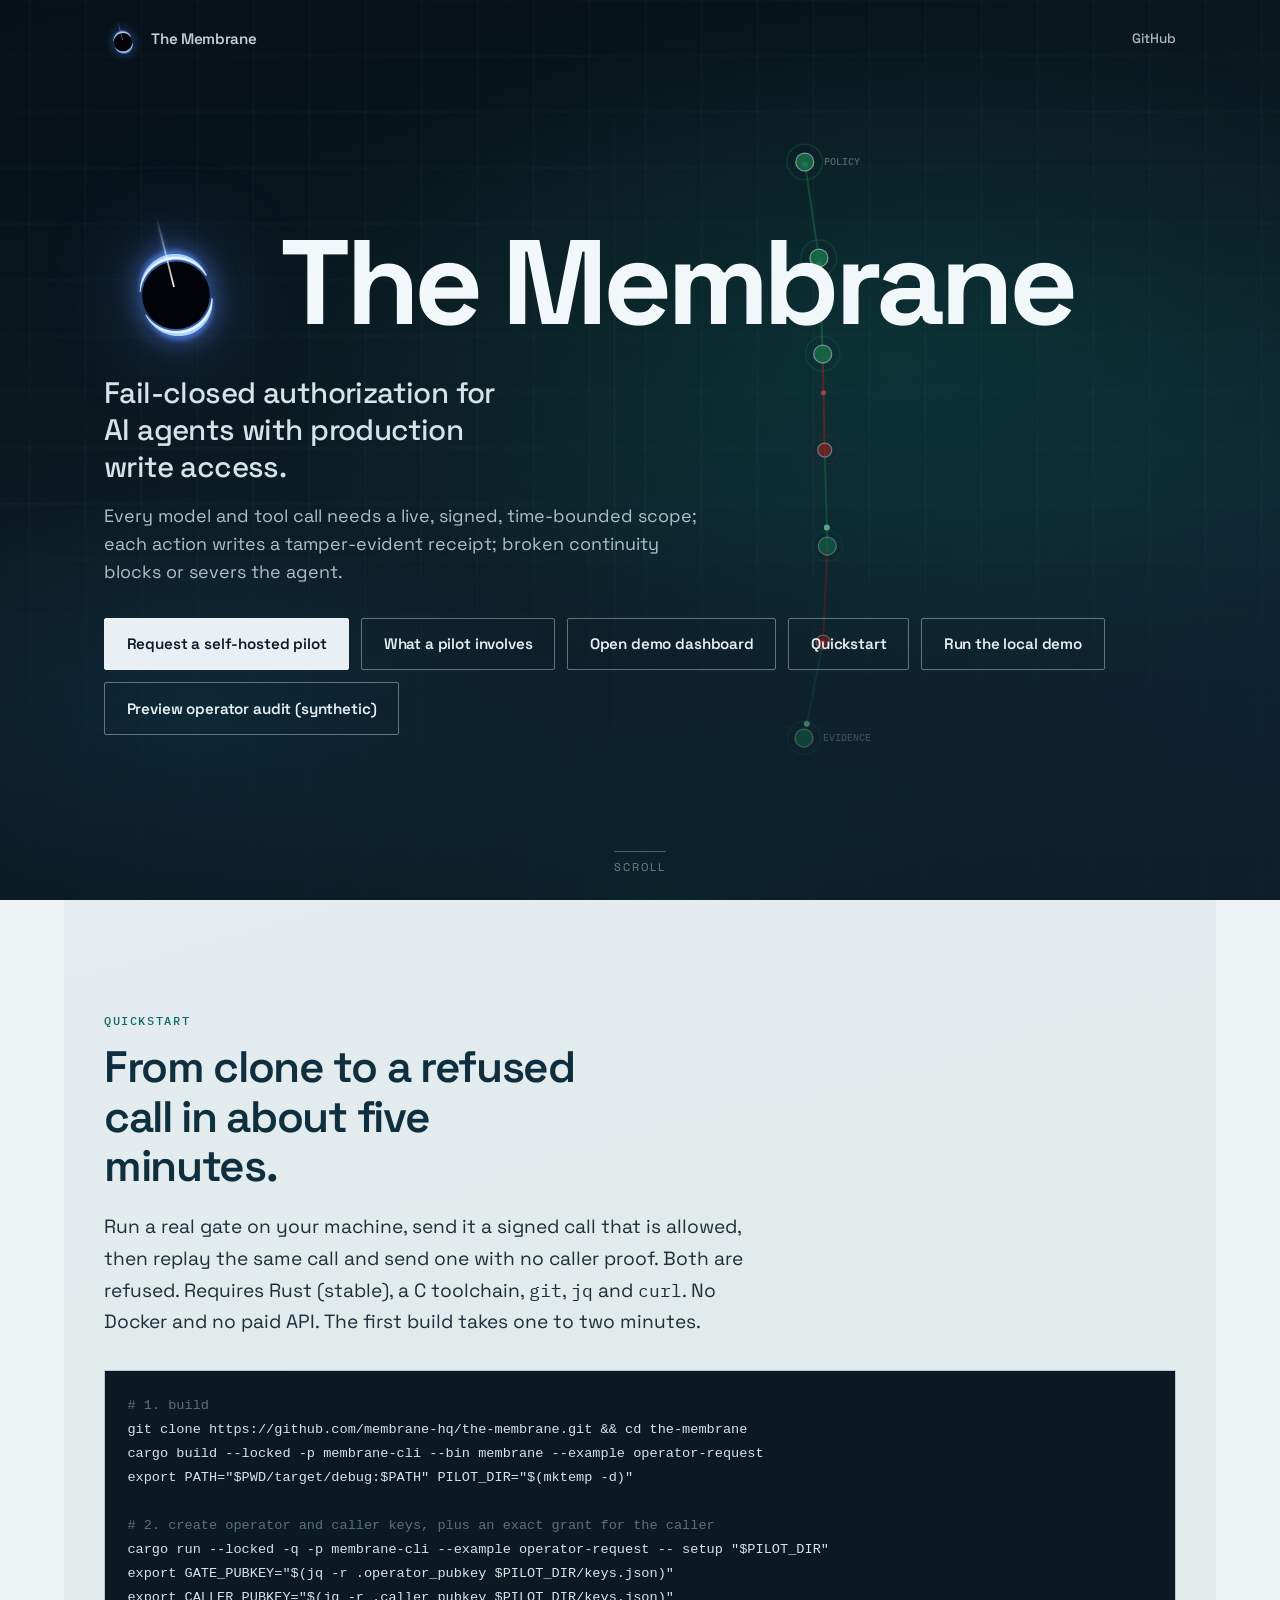
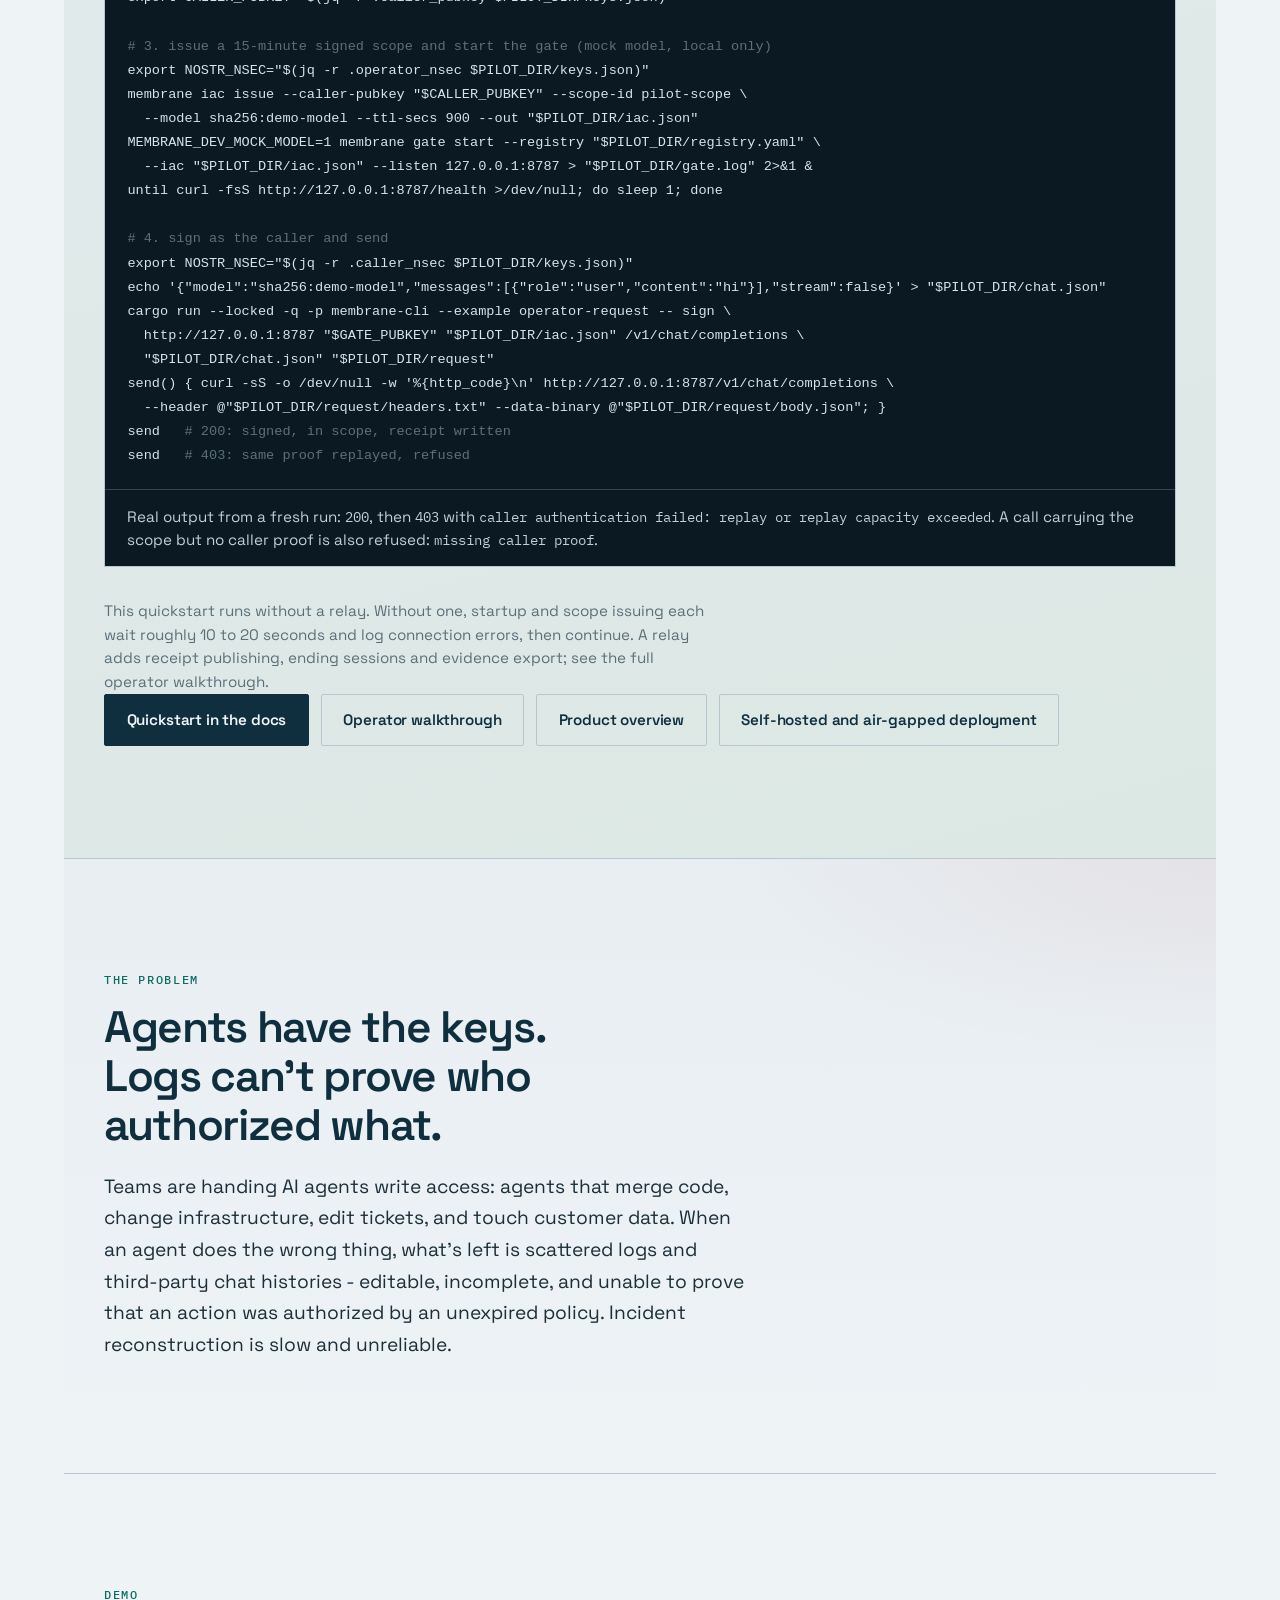
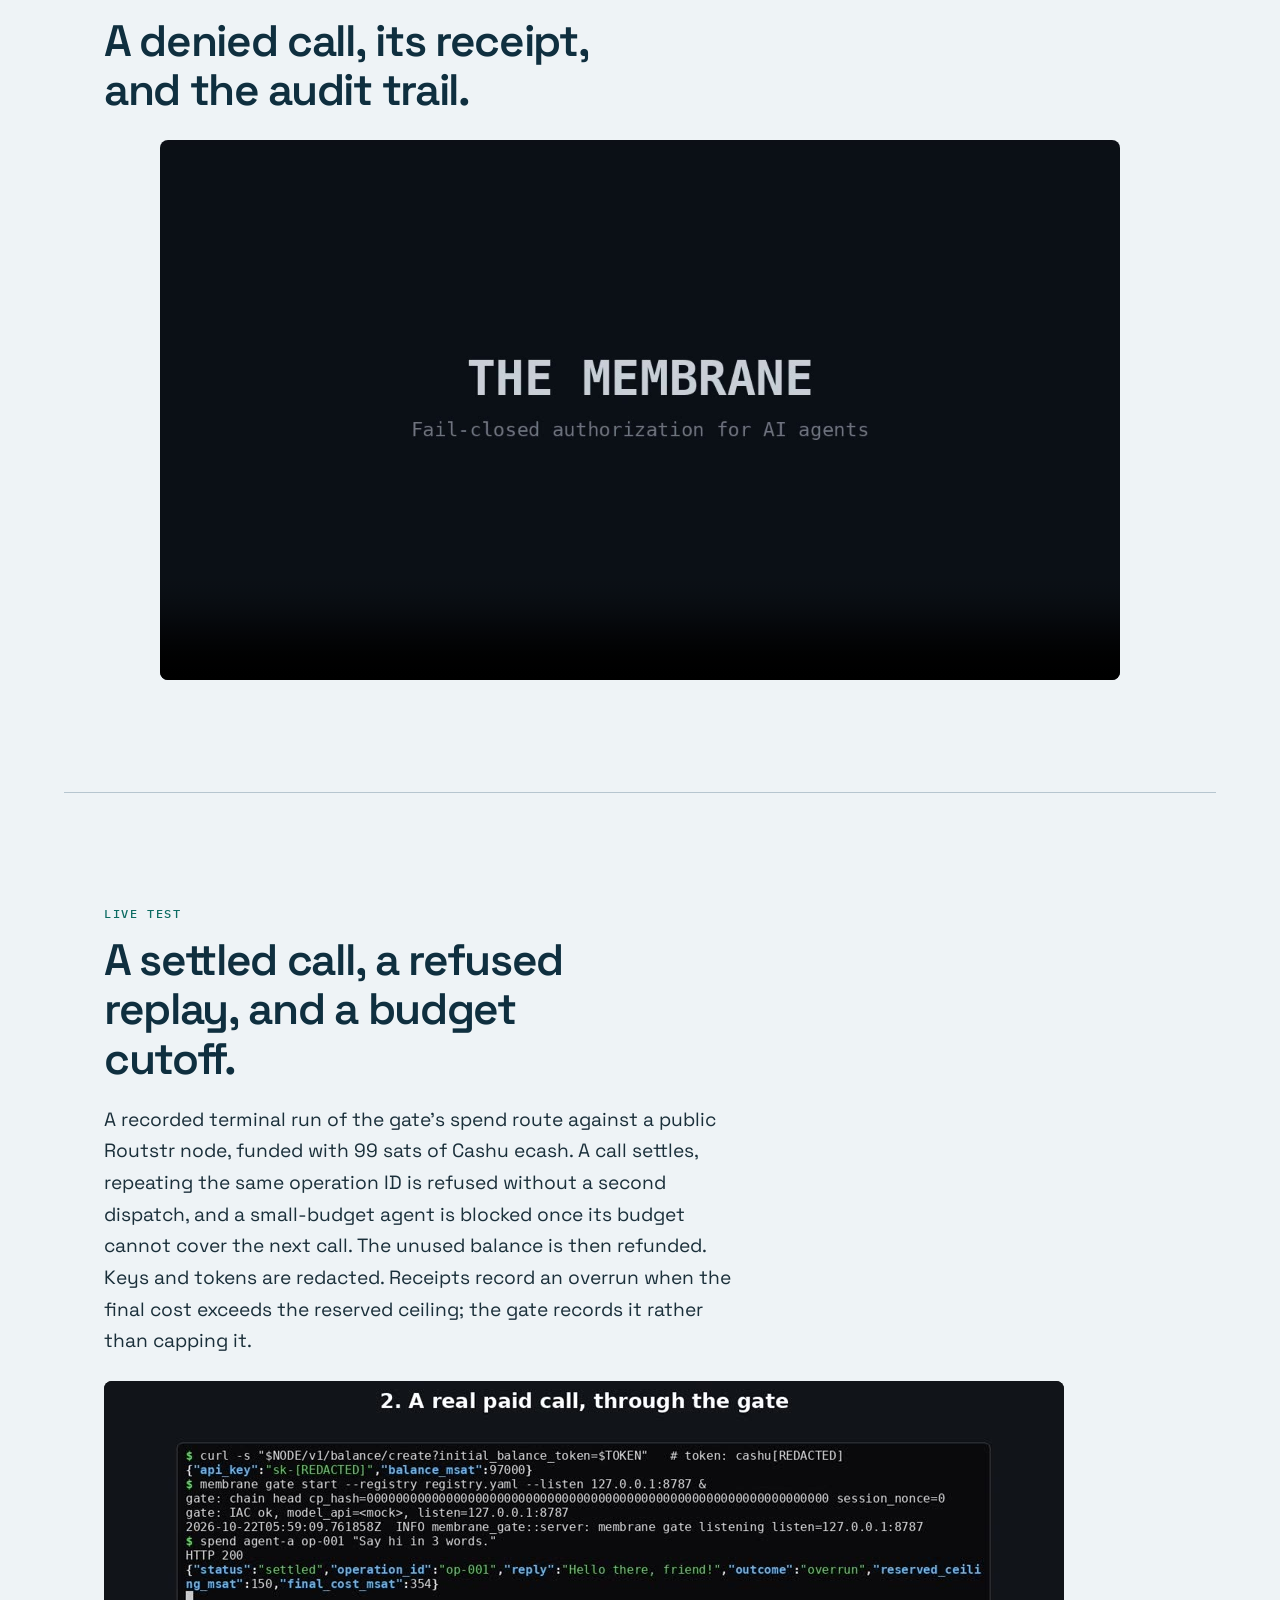
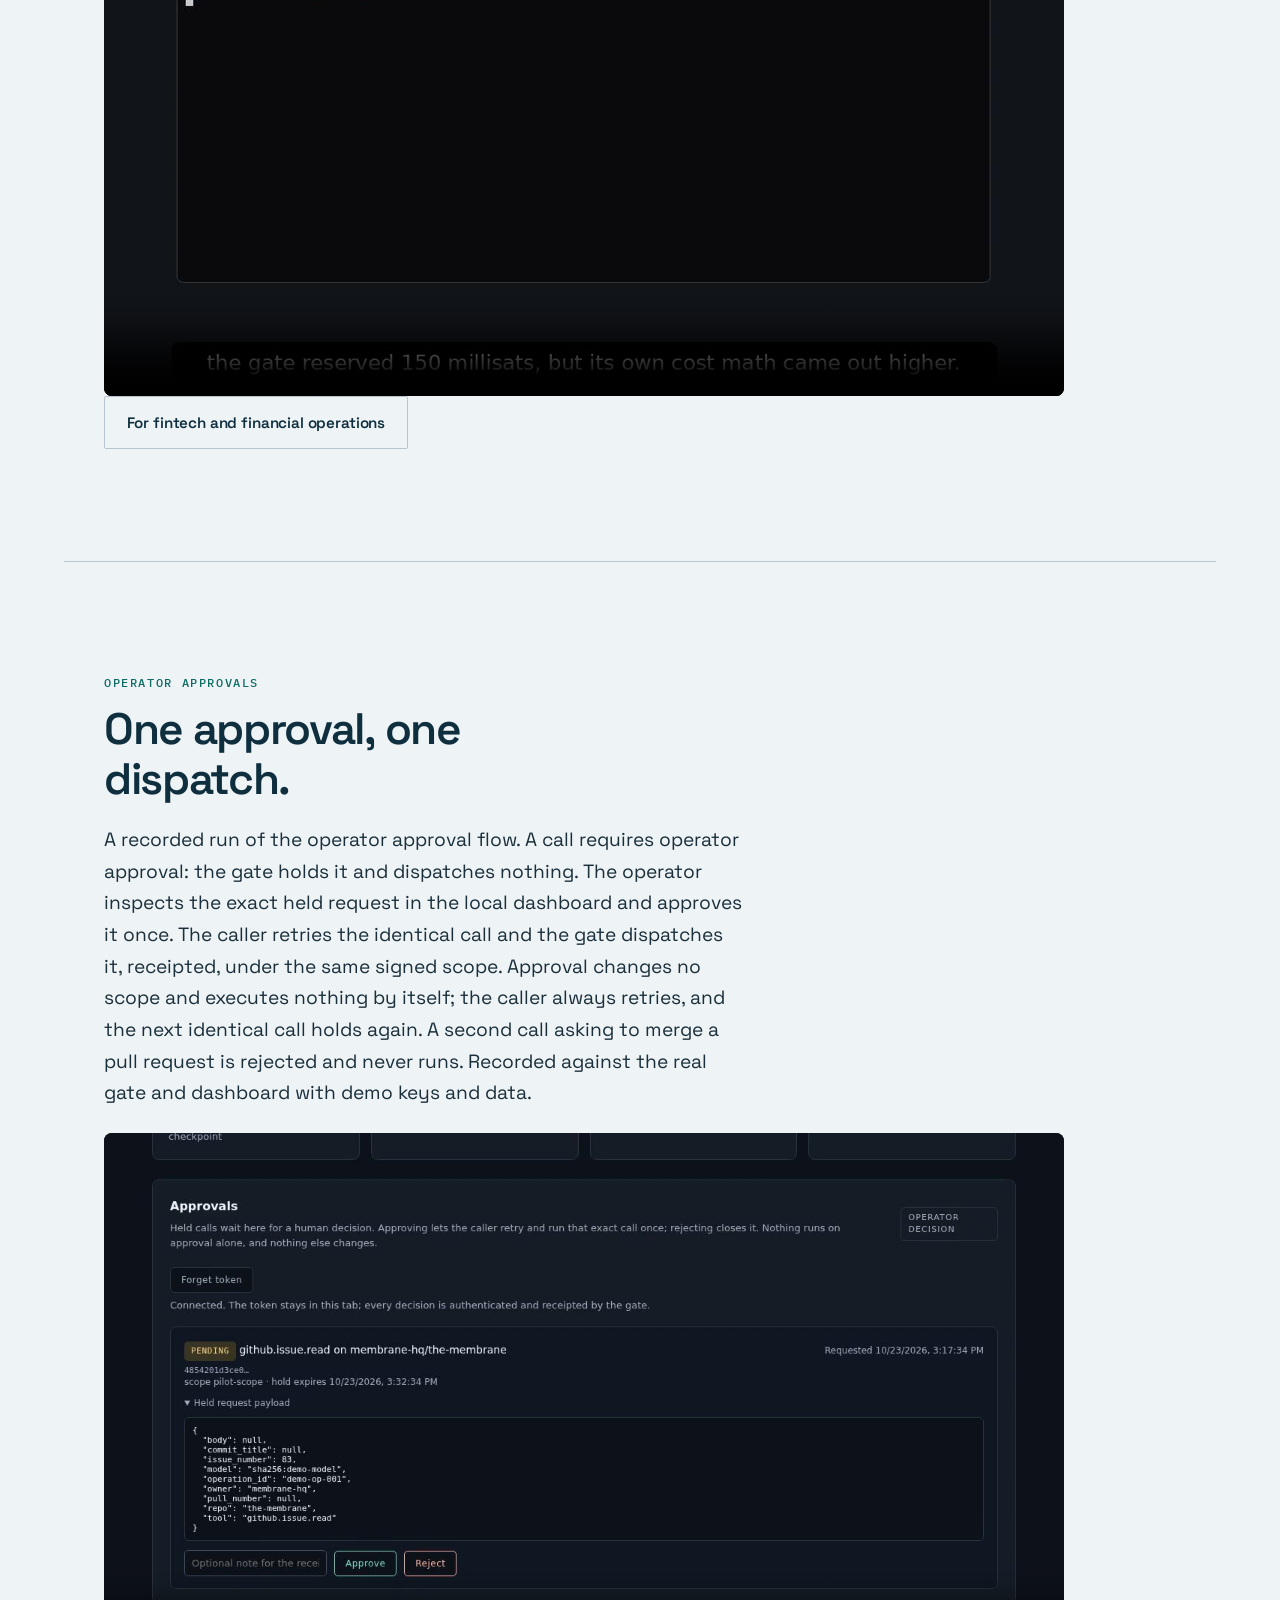
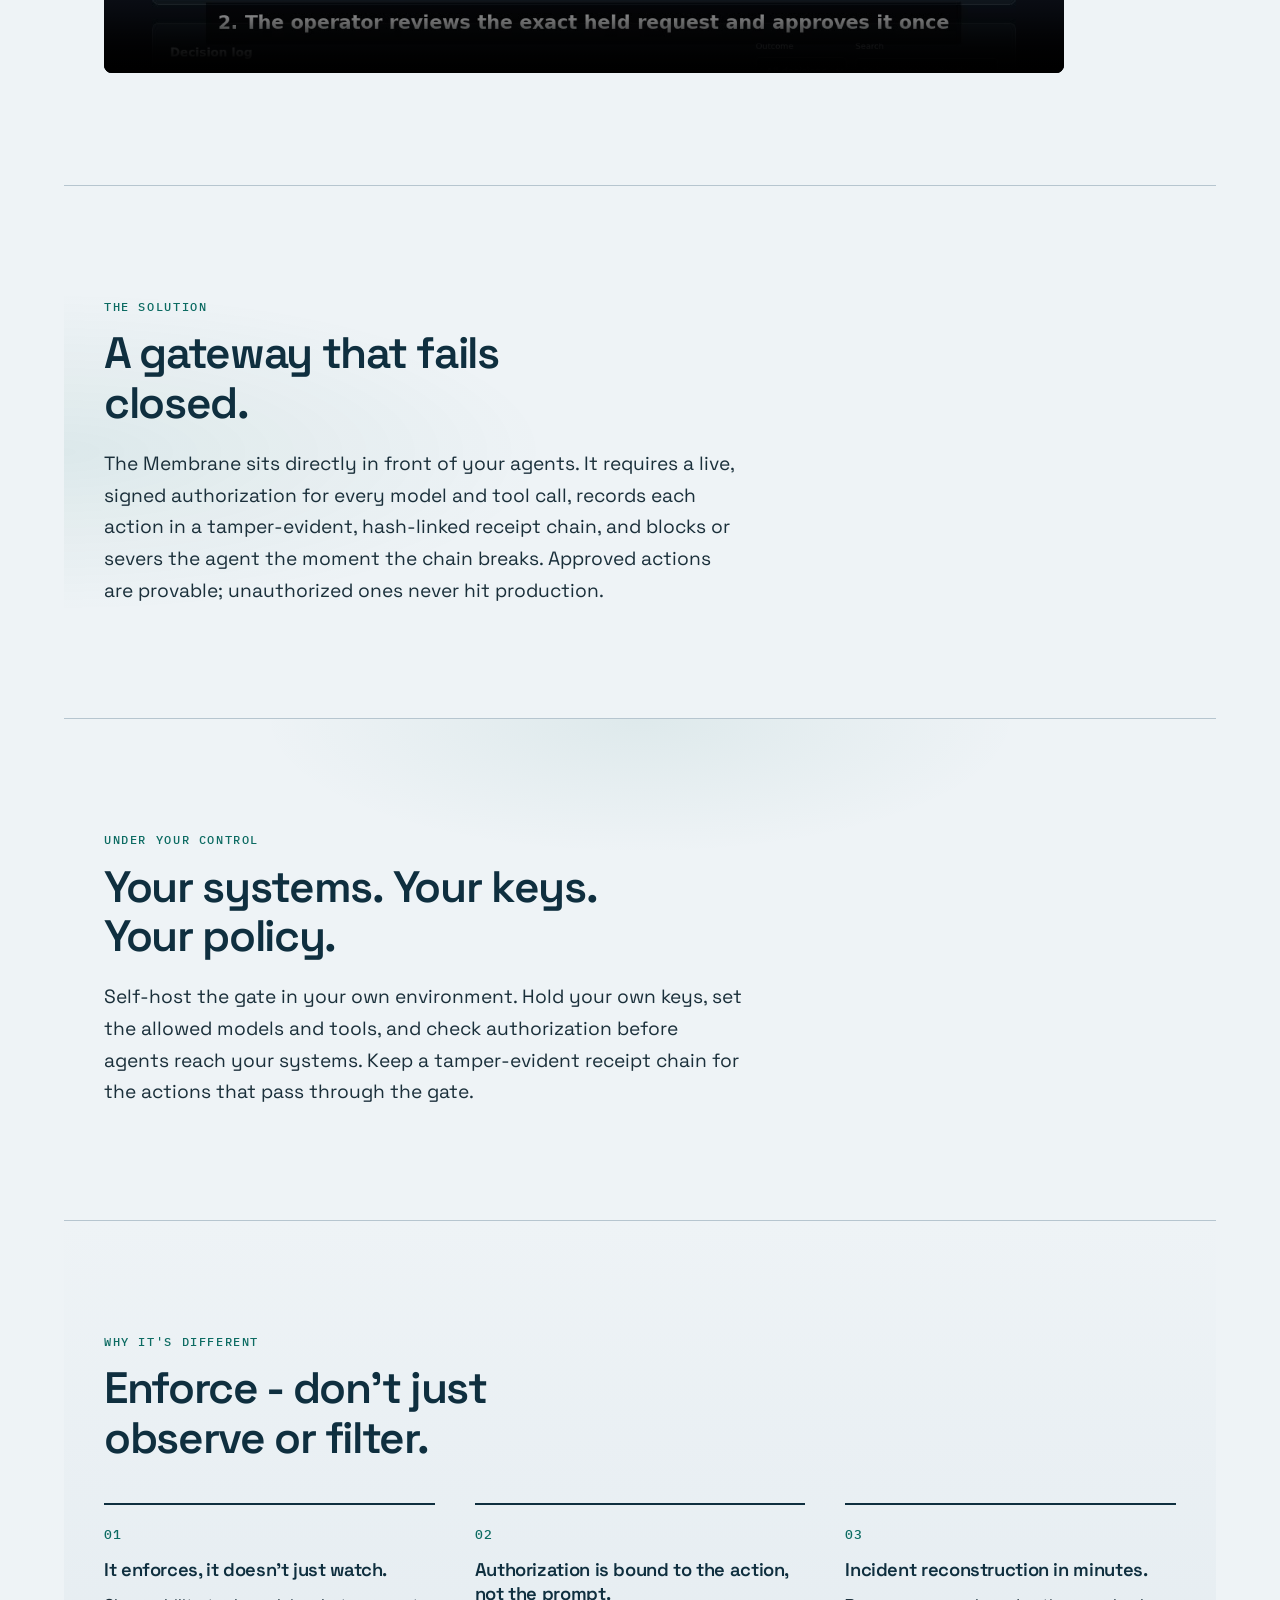
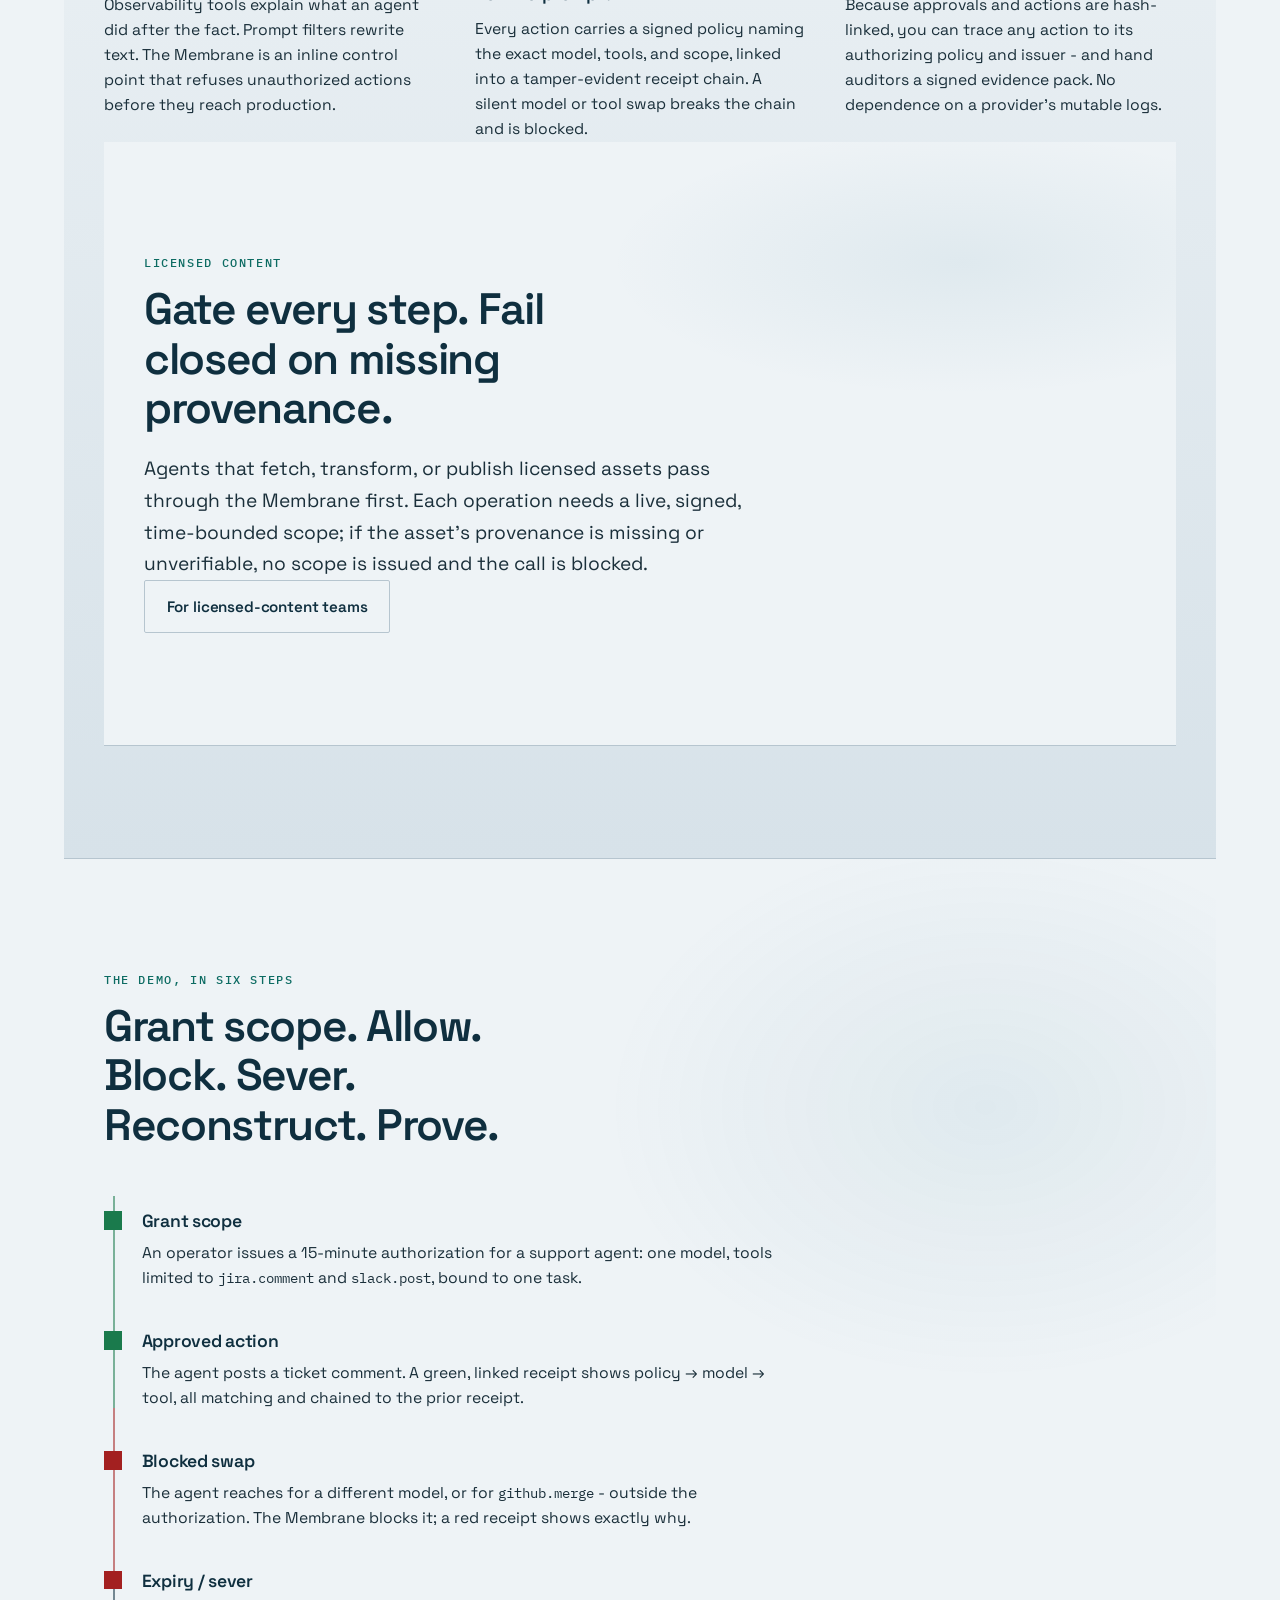
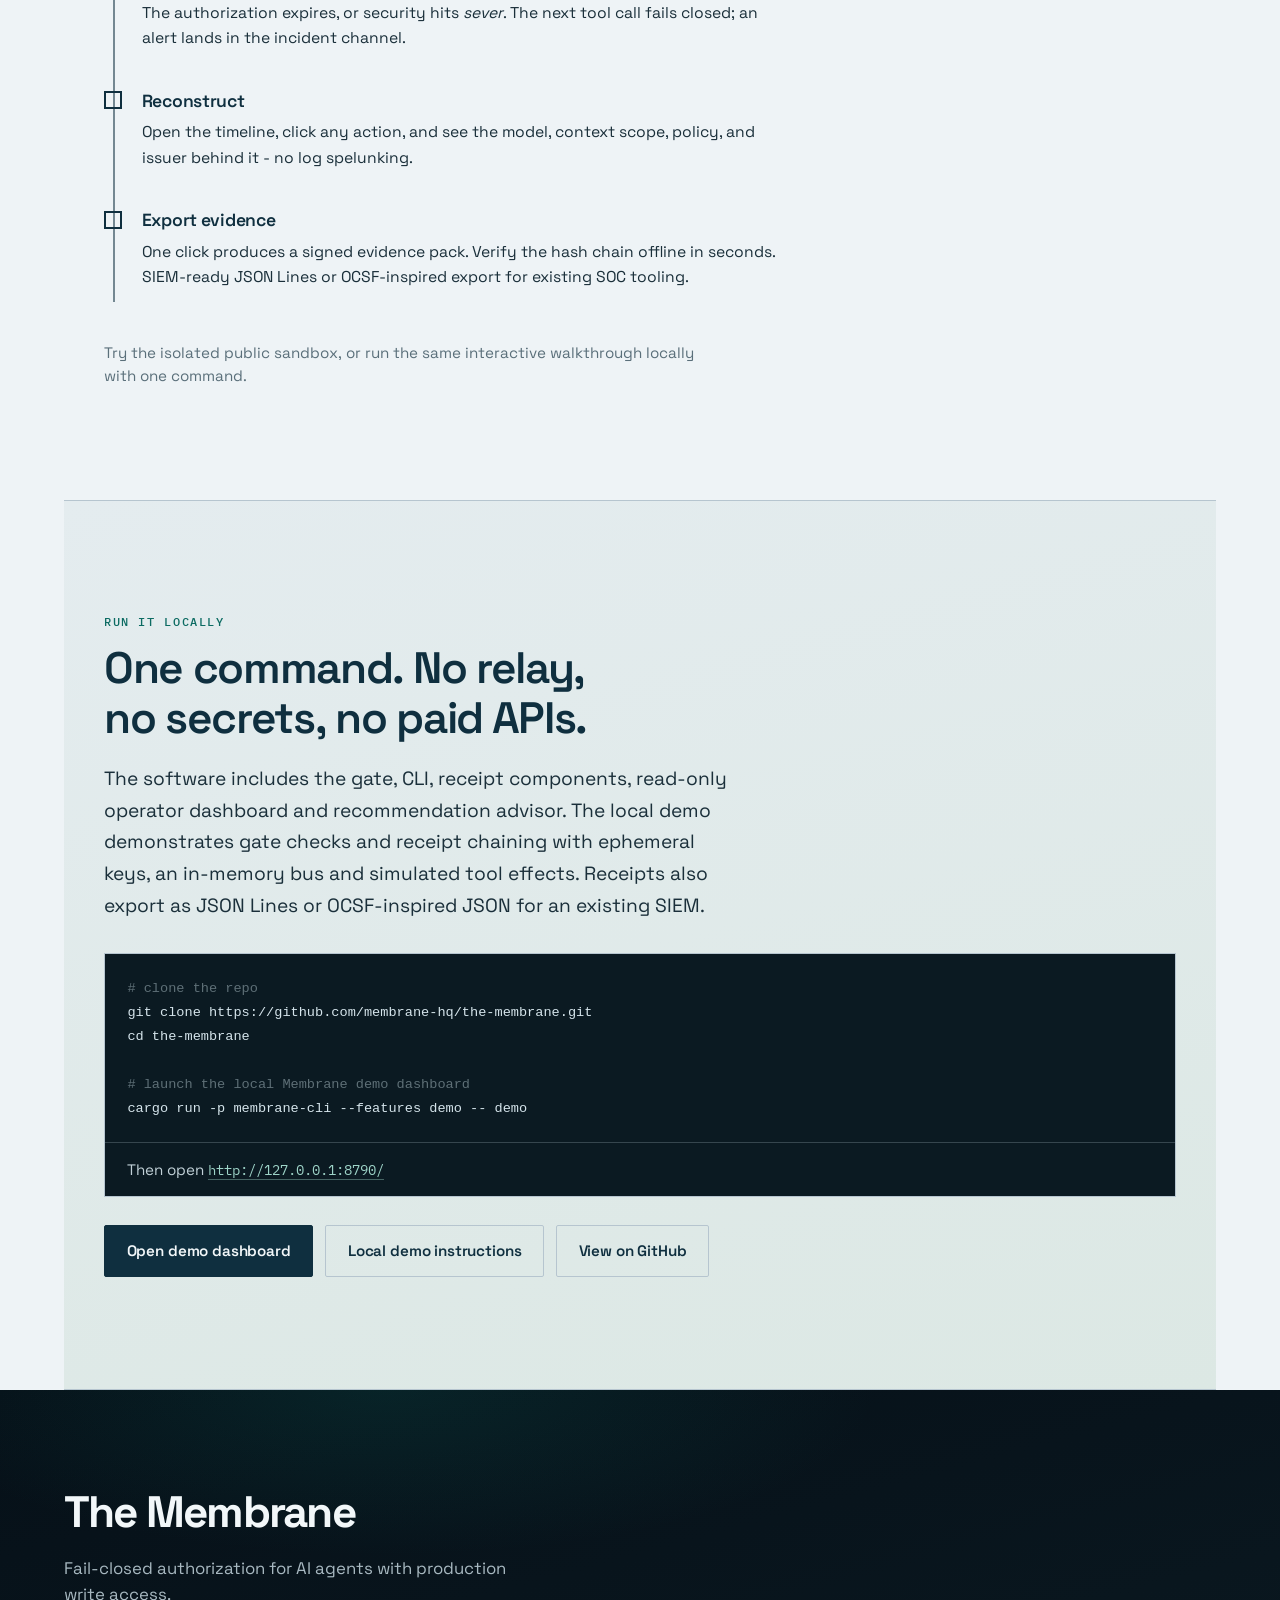
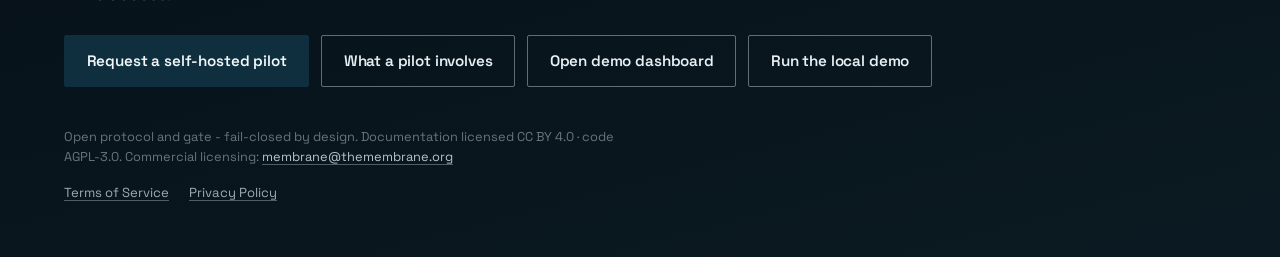
==== commit 9a69051f: "Add commercial licensing contact to footer" ====
--- a/index.html
+++ b/index.html
@@ -348,7 +348,7 @@
       <p class="footer-meta">
         Open protocol and gate - fail-closed by design.
         Documentation licensed CC BY 4.0 · code AGPL-3.0.
-        Contact: <a href="mailto:membrane@themembrane.org">membrane@themembrane.org</a>
+        Commercial licensing: <a href="mailto:membrane@themembrane.org">membrane@themembrane.org</a>
       </p>
       <nav class="footer-legal" aria-label="Legal">
         <a href="/terms/">Terms of Service</a>
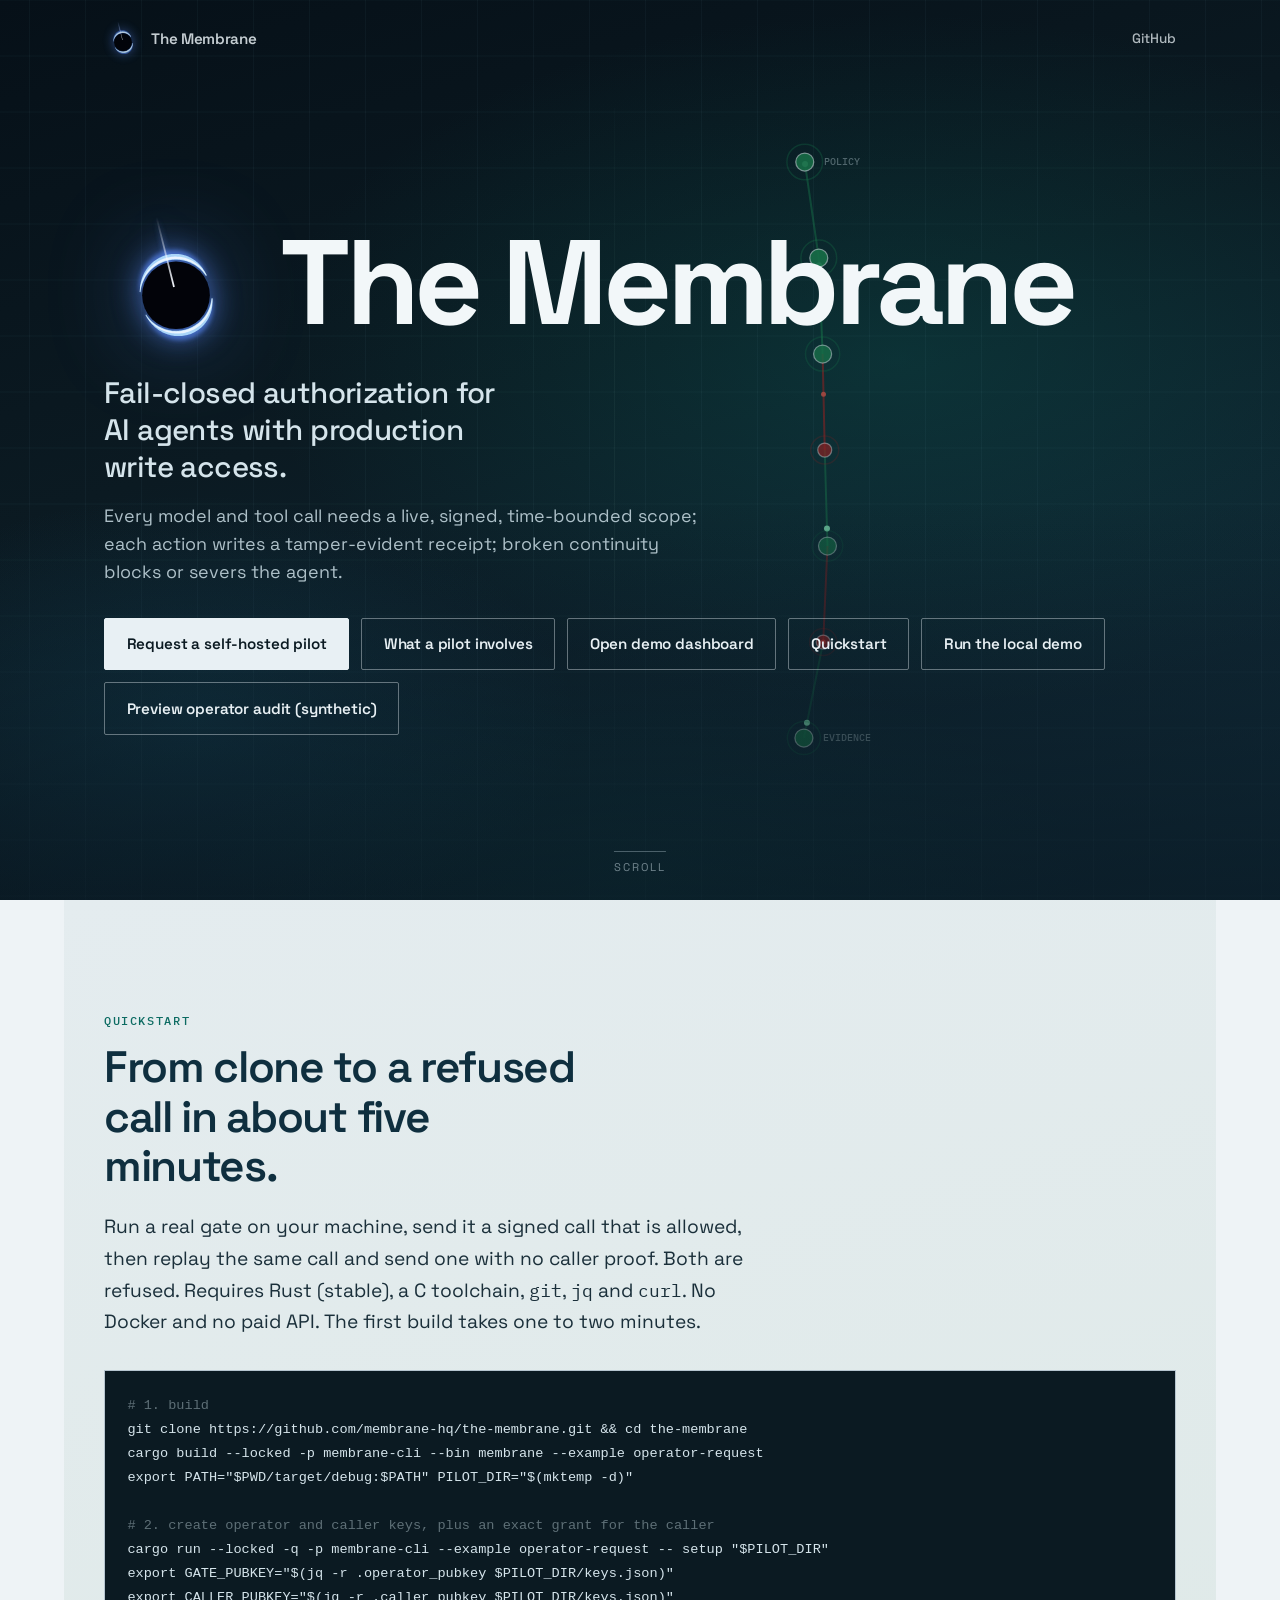
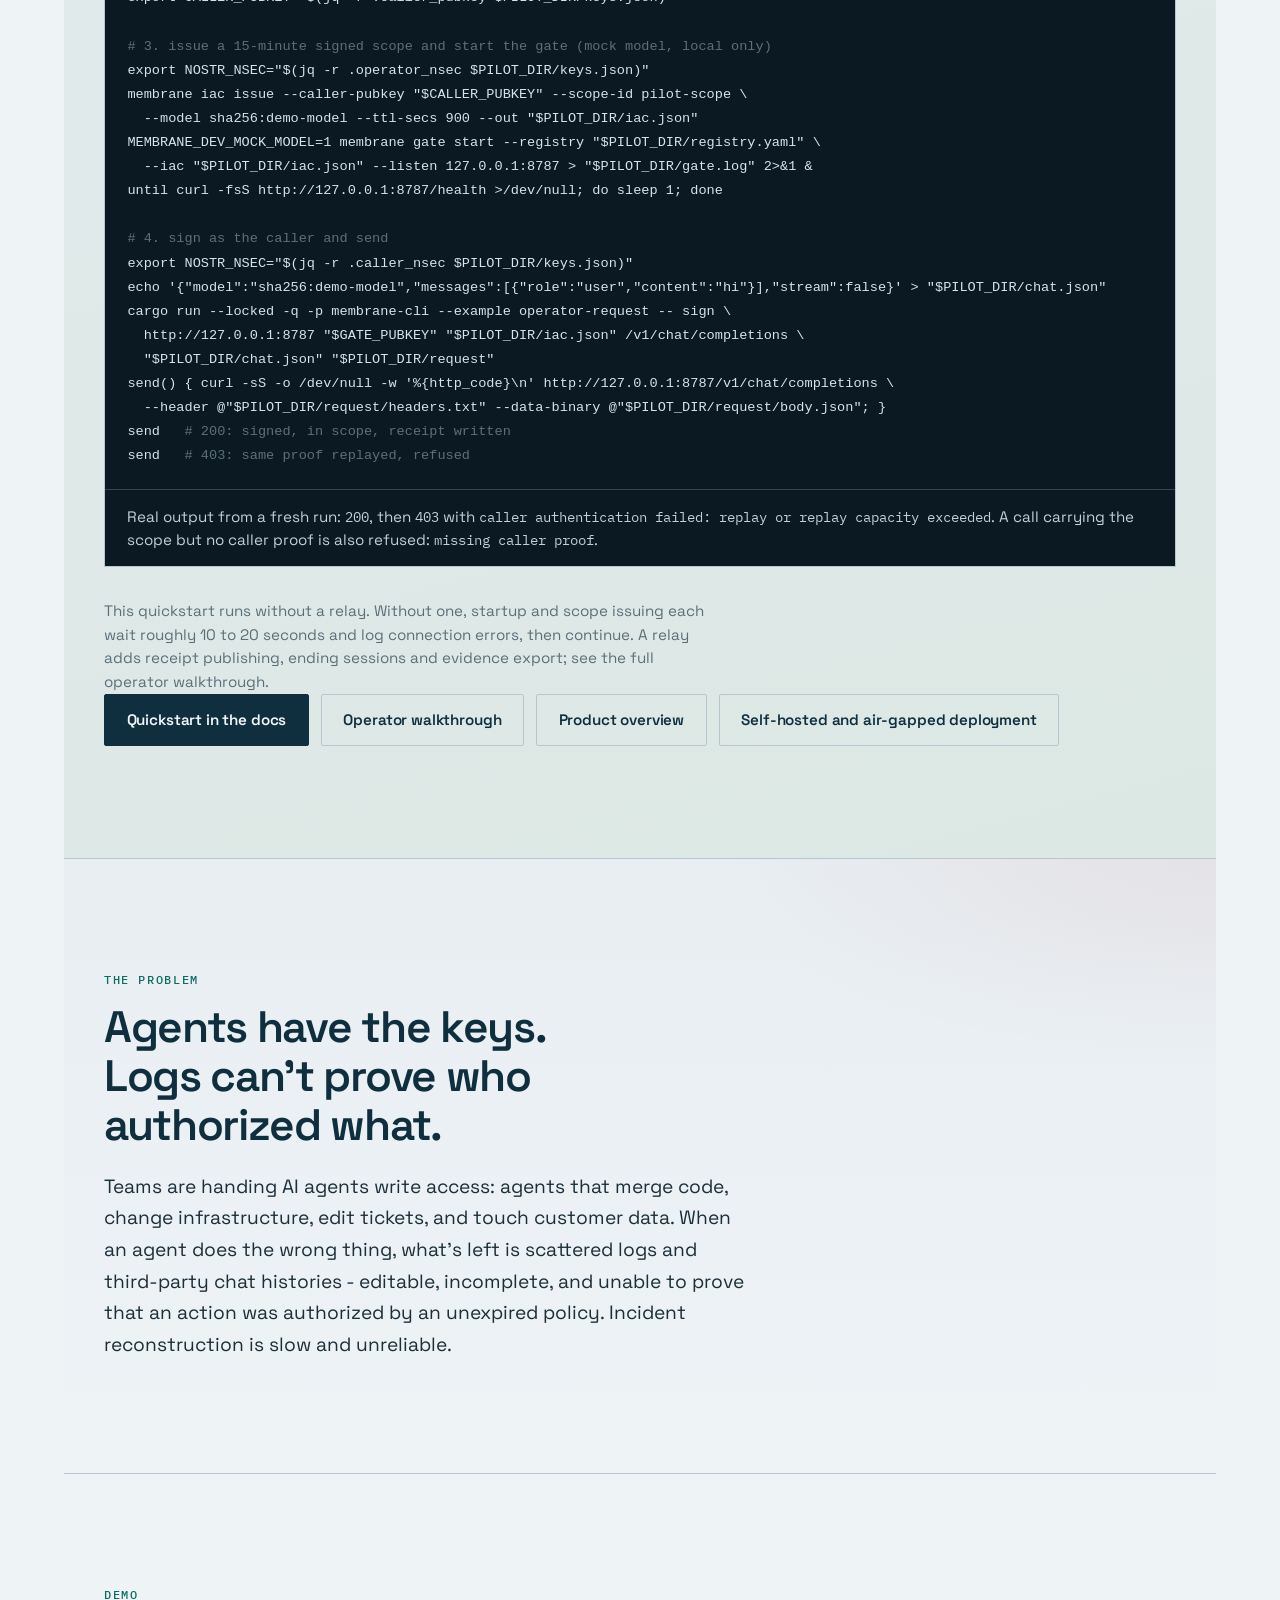
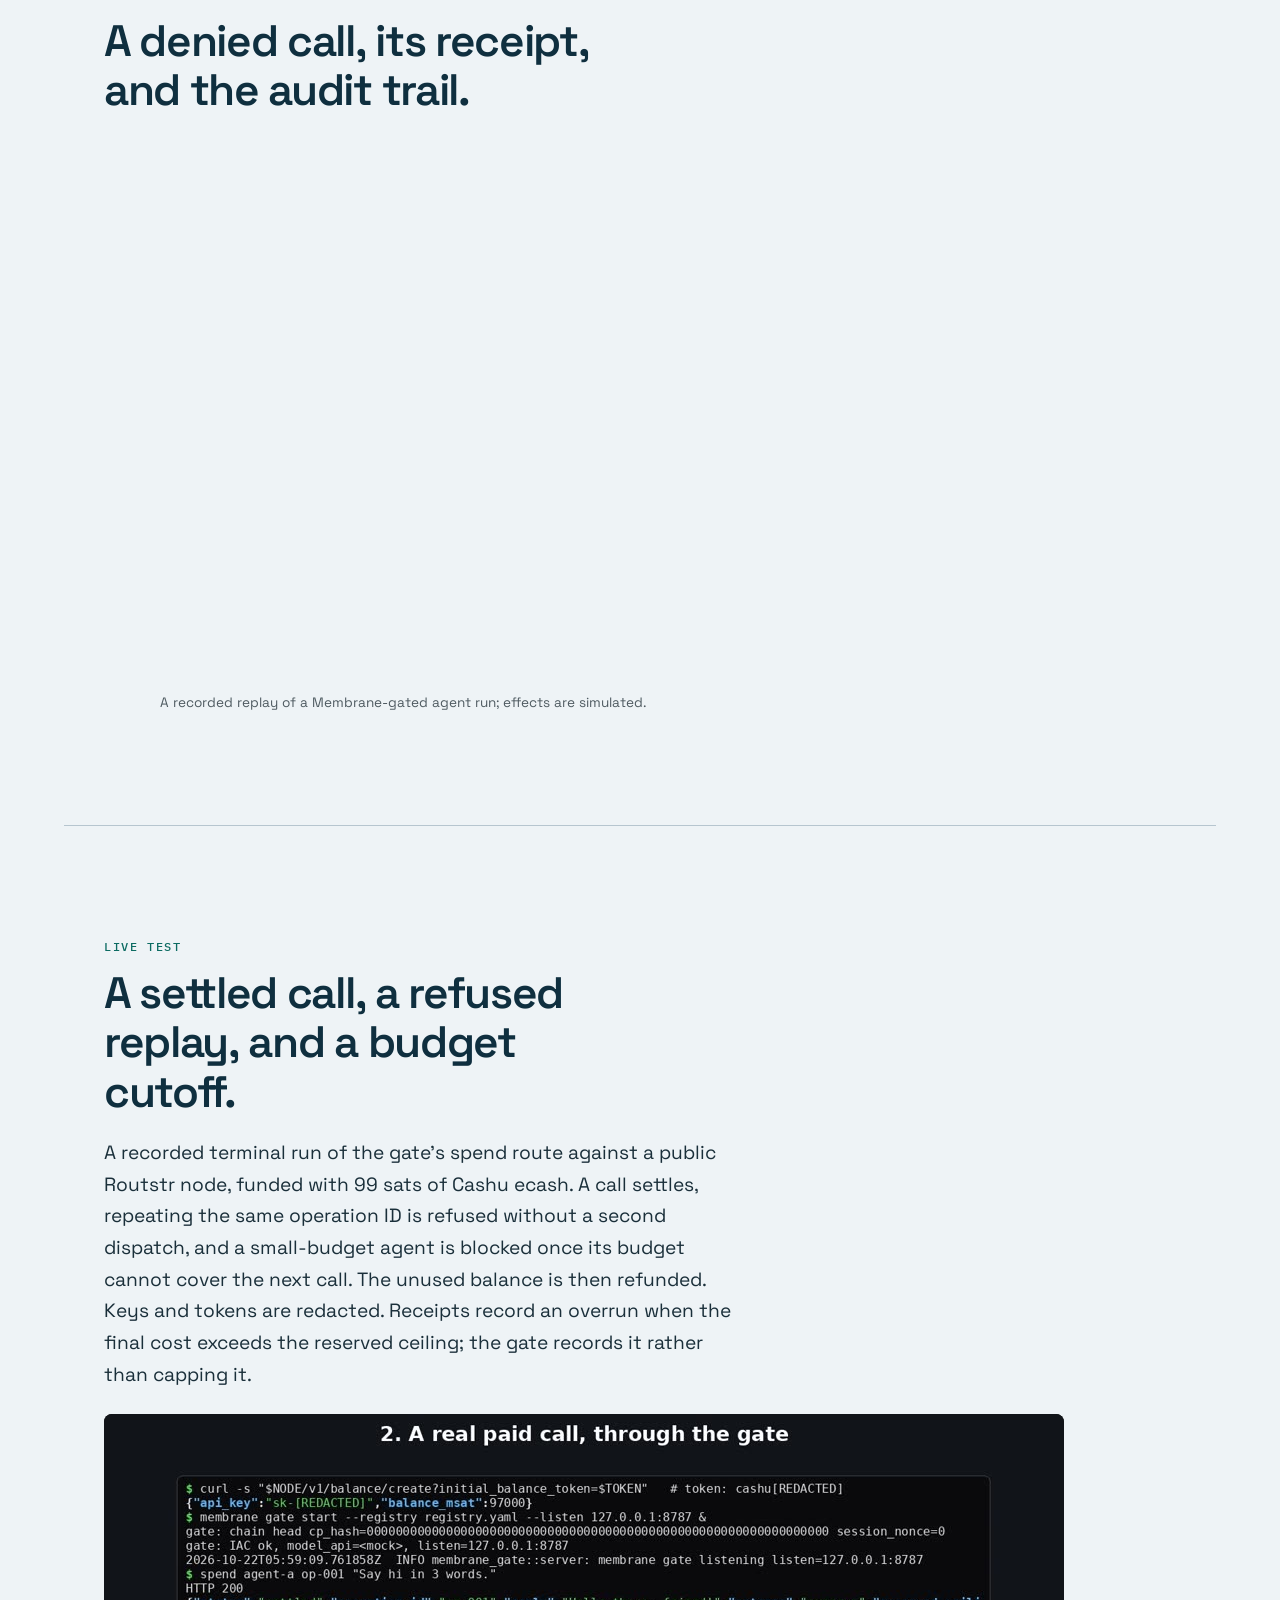
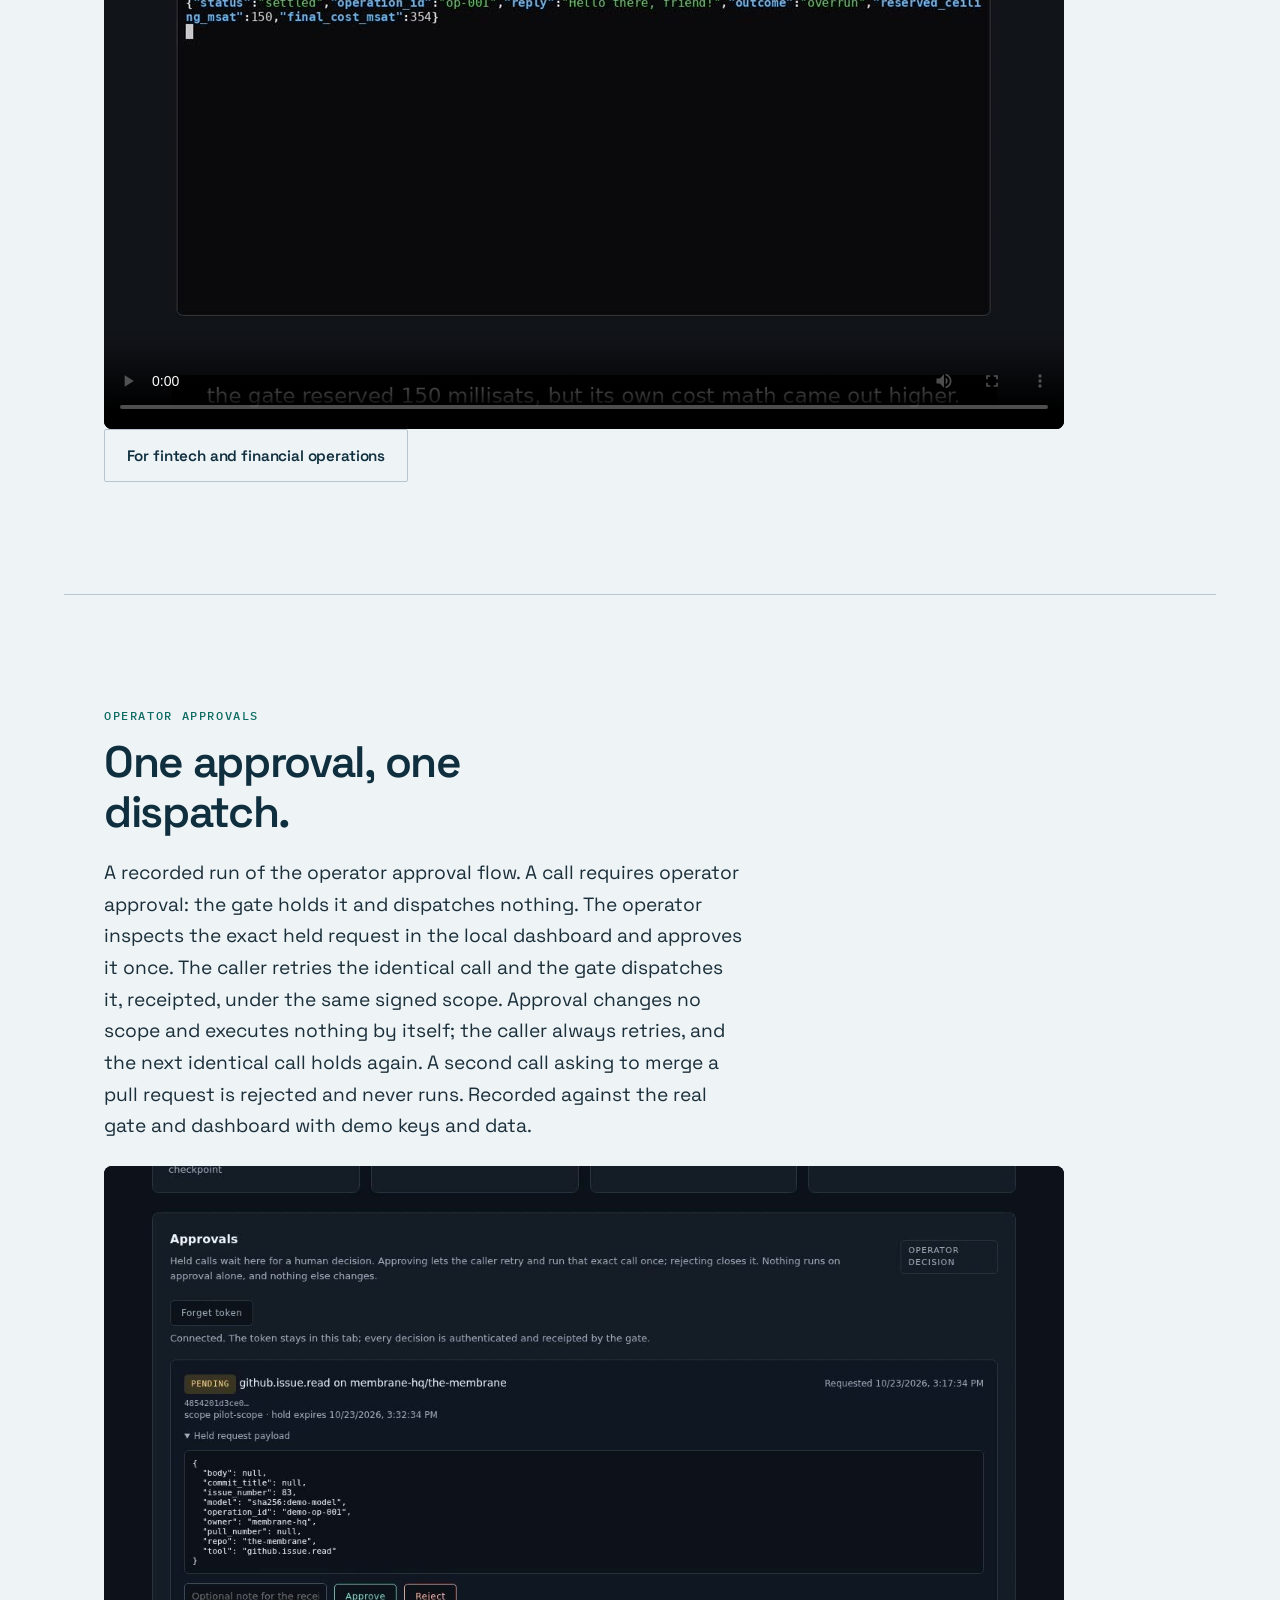
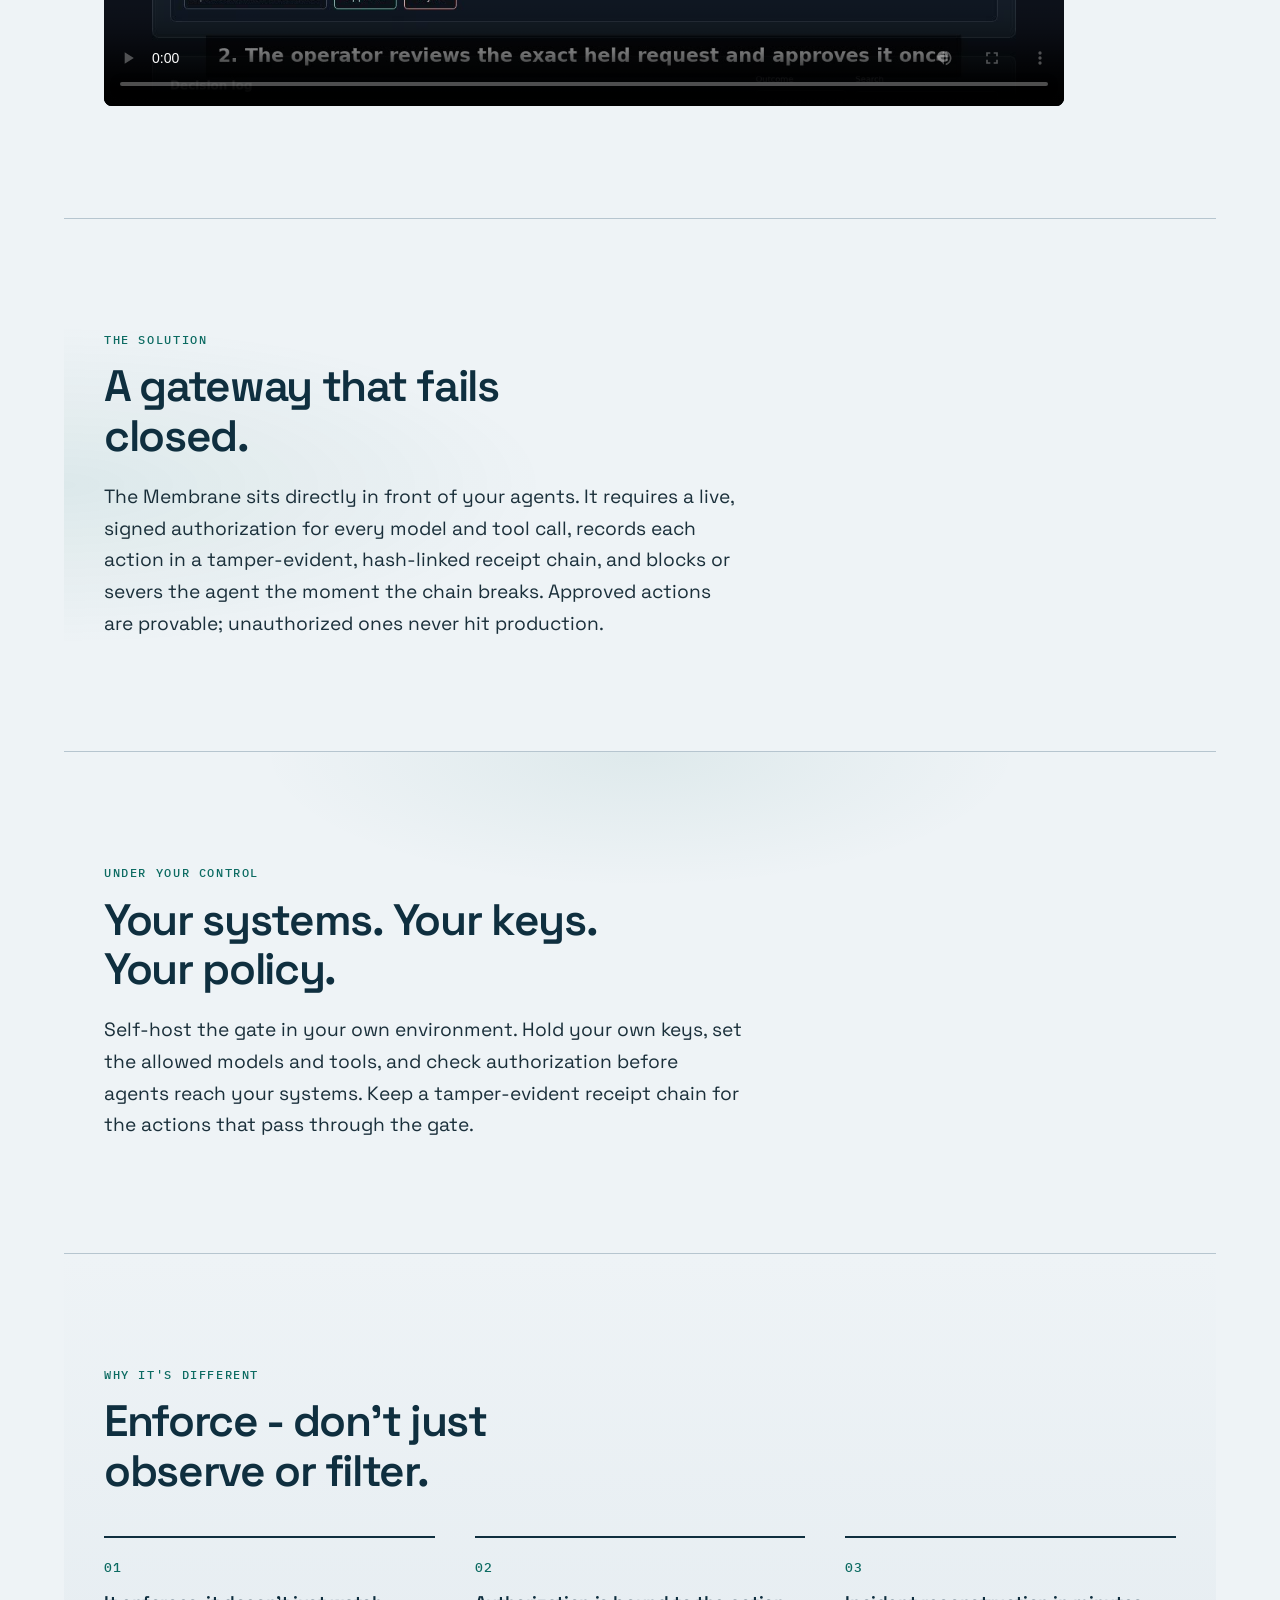
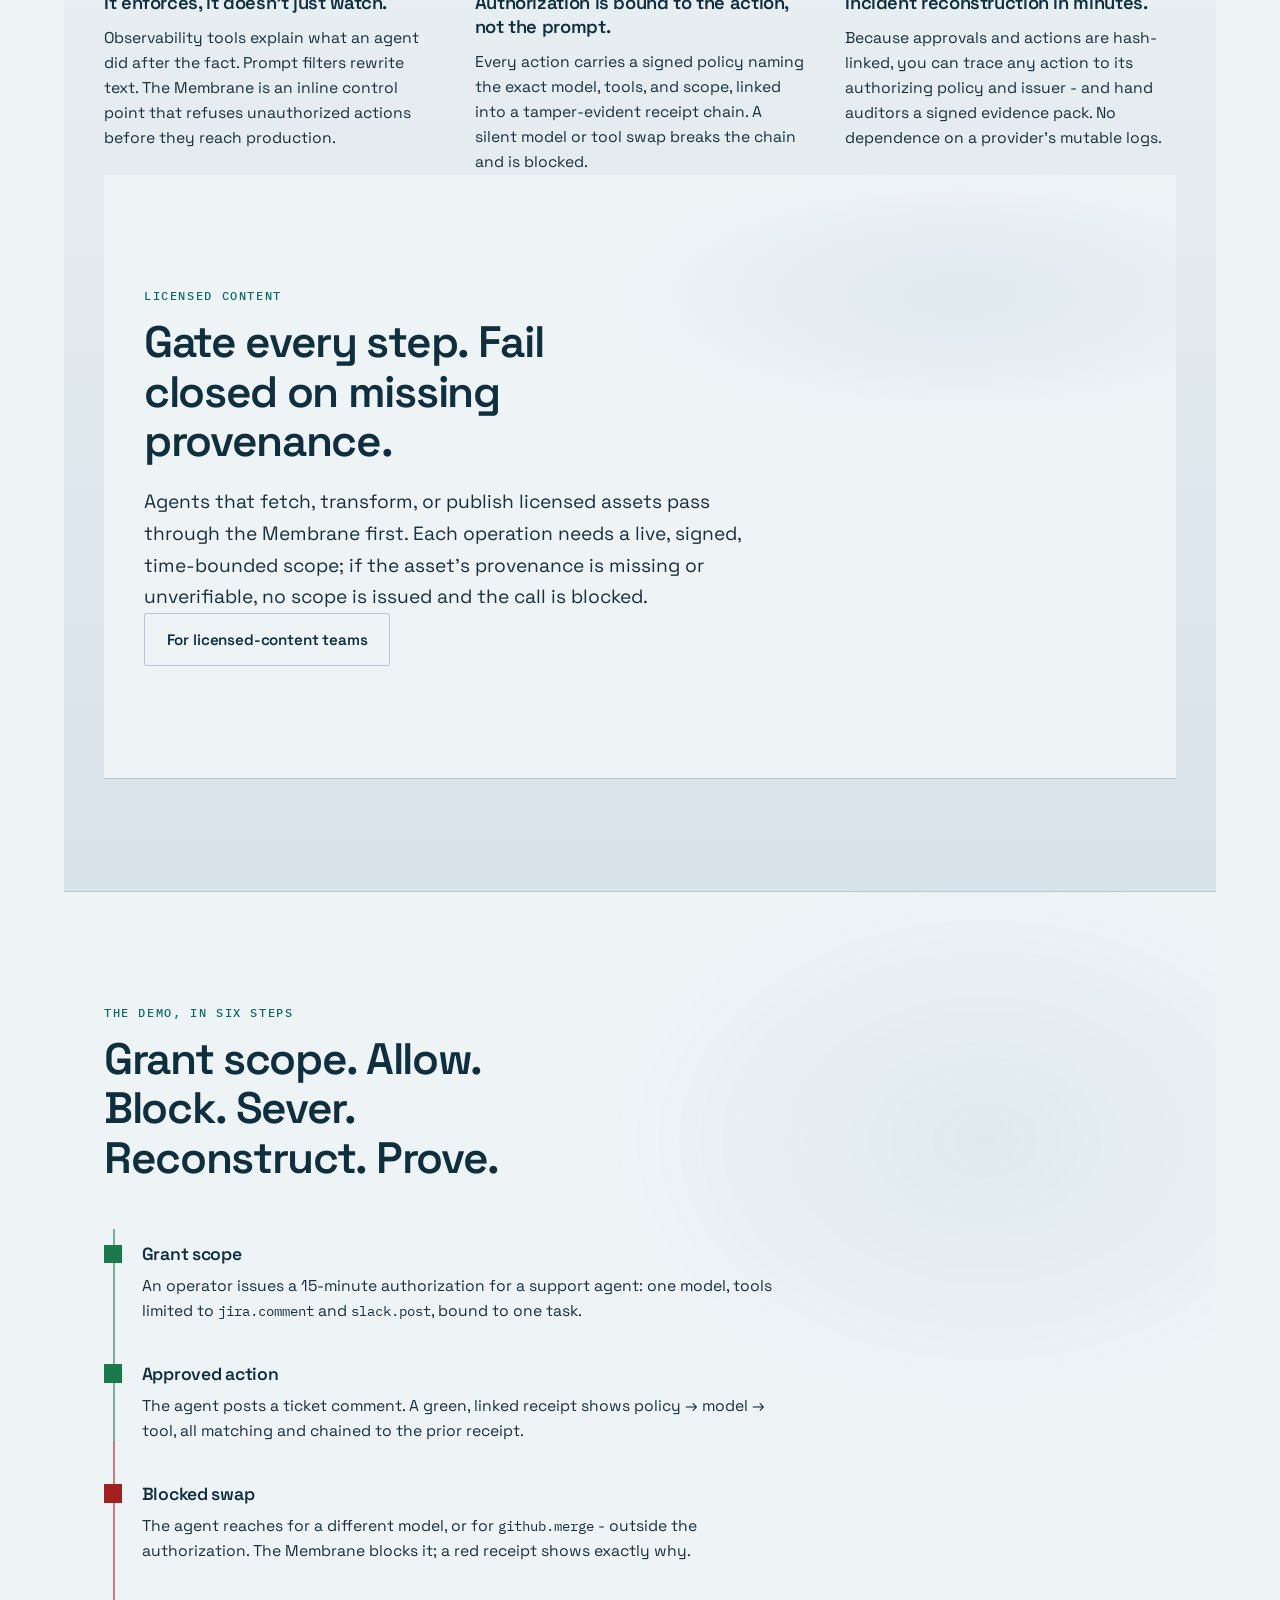
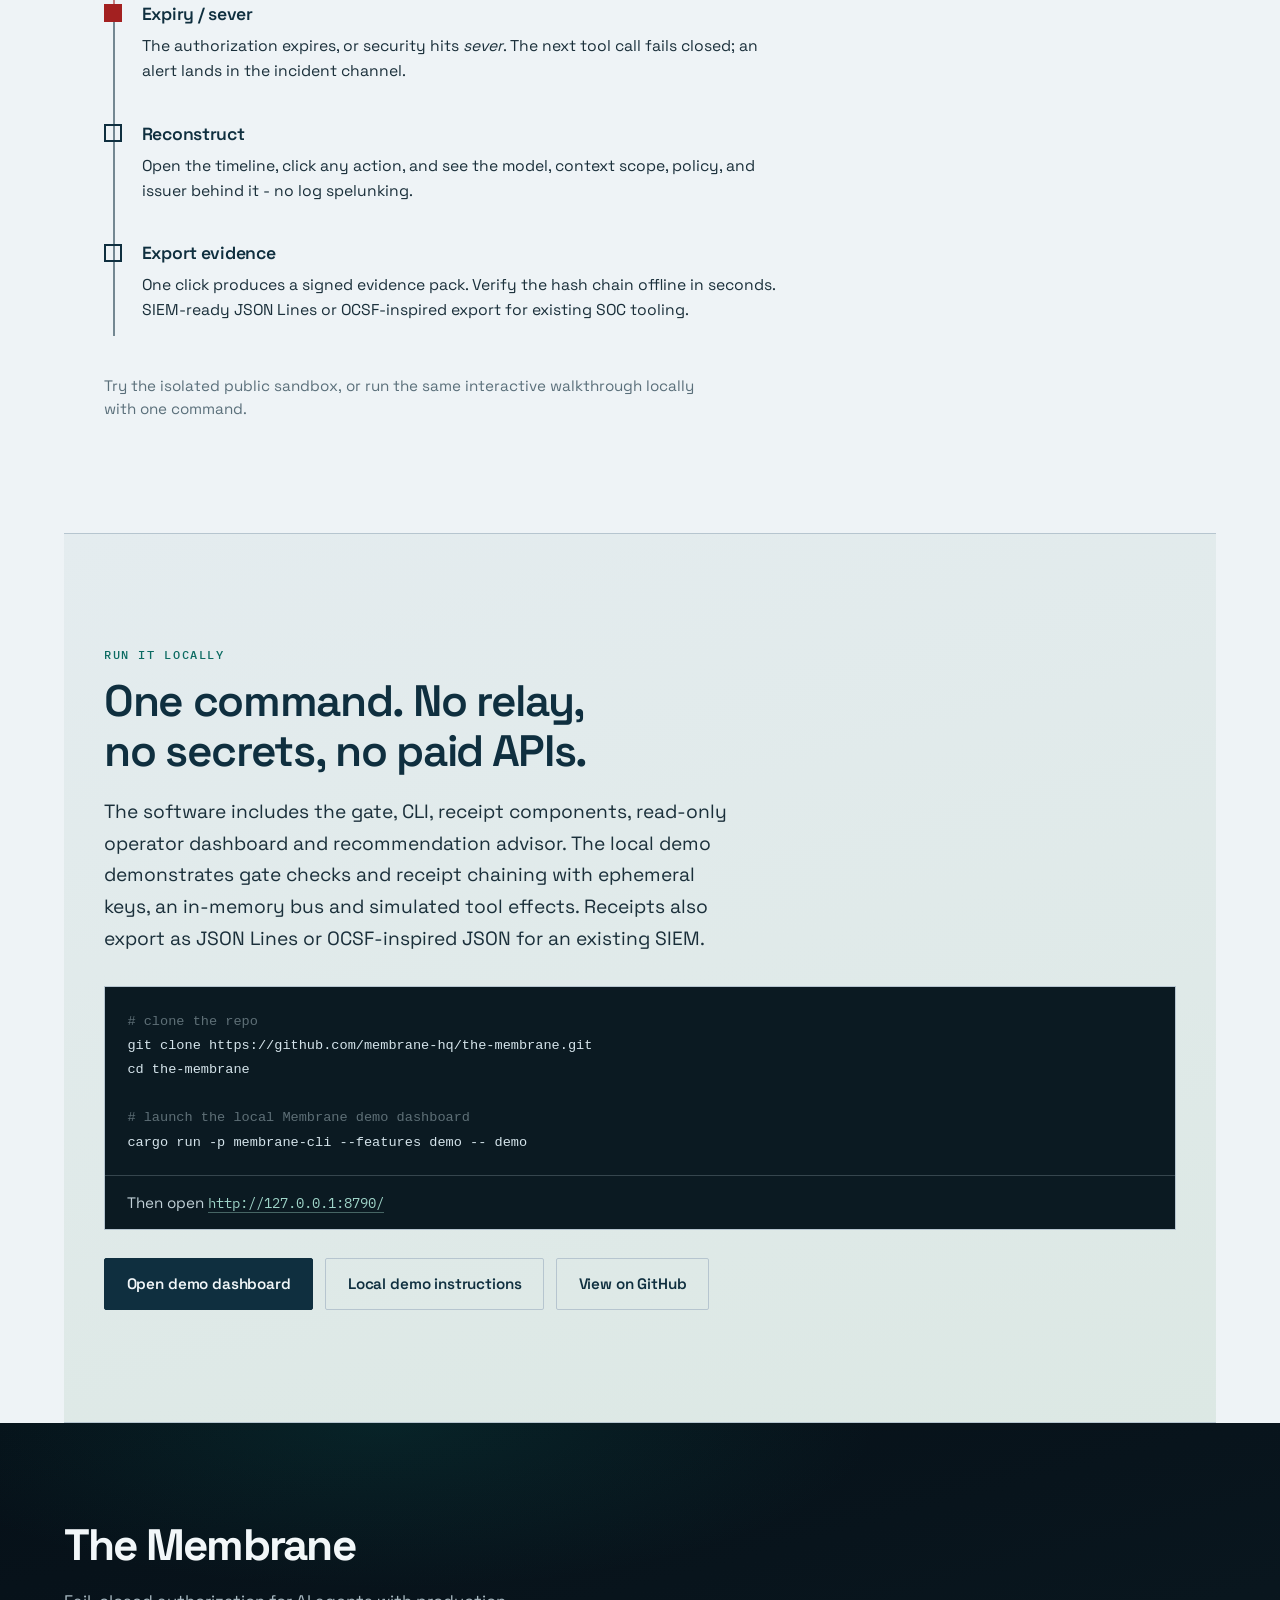
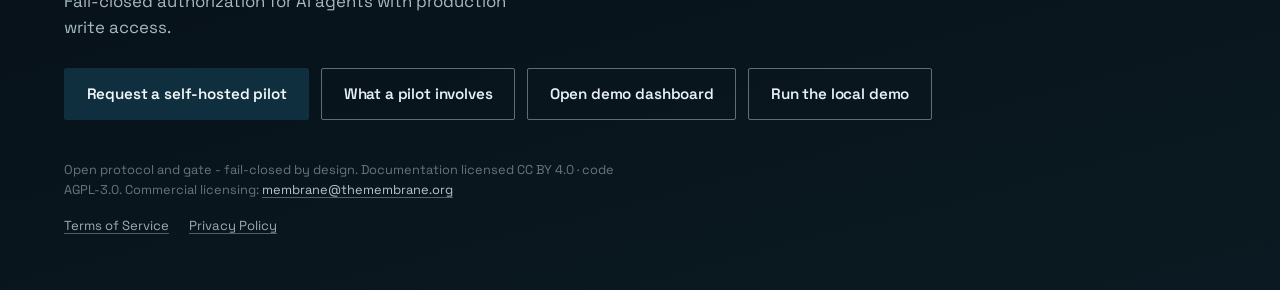
==== commit d08795a6: "Embed YouTube demo video instead of hosting the .mov" ====
--- a/index.html
+++ b/index.html
@@ -124,10 +124,10 @@
     <section class="section section-video reveal" id="video">
       <p class="eyebrow">Demo</p>
       <h2 class="section-title">A denied call, its receipt, and the audit trail.</h2>
-      <video controls preload="metadata" poster="[data-uri]" playsinline style="display:block;width:100%;max-width:960px;margin:1.5rem auto 0;border-radius:8px;" aria-label="The Membrane demo: scope issued, tool call allowed, out-of-policy call blocked, audit replay and evidence verification">
-        <source src="assets/membrane-demo.mov" />
-        <track kind="captions" src="assets/membrane-demo.vtt" srclang="en" label="English" default />
-      </video>
+      <div style="position:relative;width:100%;max-width:960px;margin:1.5rem auto 0;aspect-ratio:16/9;">
+        <iframe src="https://www.youtube.com/embed/Bp3tQ_PMX-0" title="The Membrane demo: scope issued, tool call allowed, out-of-policy call blocked, audit replay and evidence verification" style="position:absolute;inset:0;width:100%;height:100%;border:0;border-radius:8px;" allow="accelerometer; autoplay; clipboard-write; encrypted-media; gyroscope; picture-in-picture" allowfullscreen></iframe>
+      </div>
+      <p style="max-width:960px;margin:0.75rem auto 0;font-size:0.85rem;opacity:0.7;">A recorded replay of a Membrane-gated agent run; effects are simulated.</p>
     </section>
 
     <!-- ============ LIVE TEST ============ -->
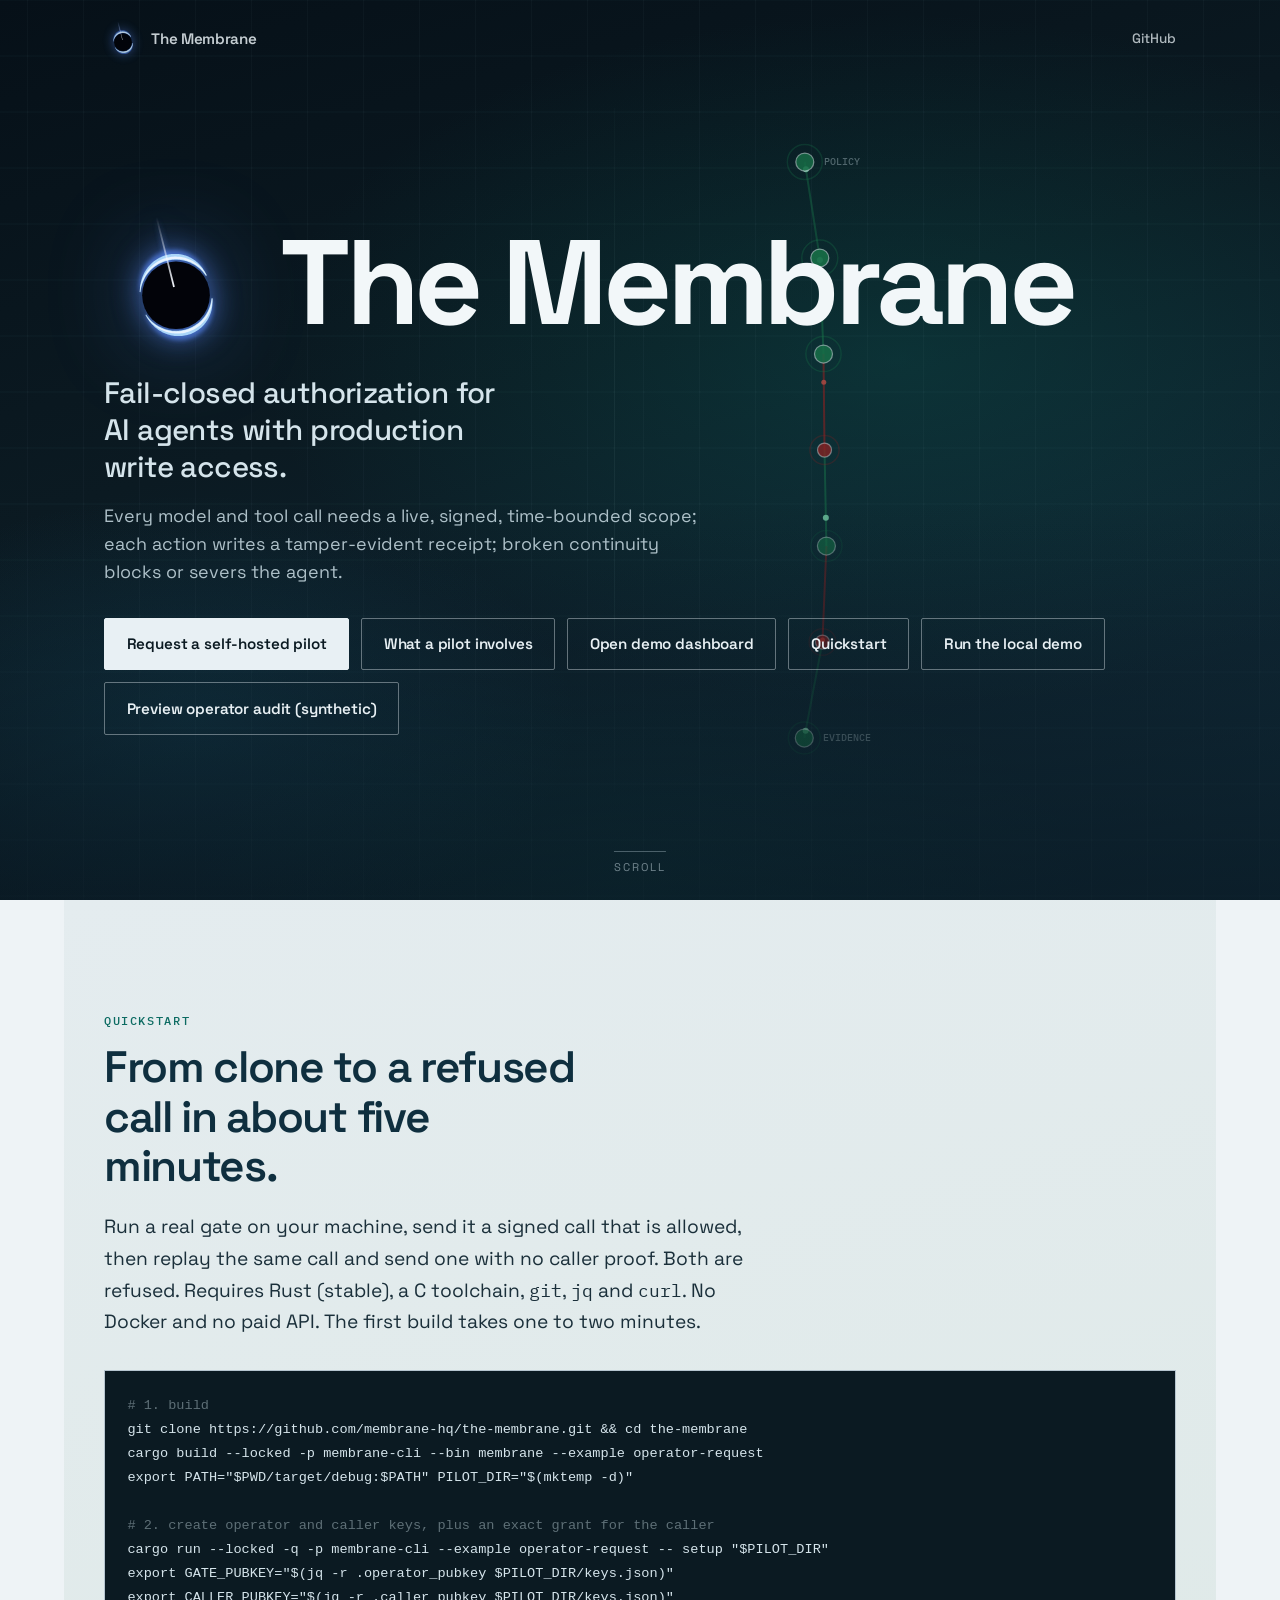
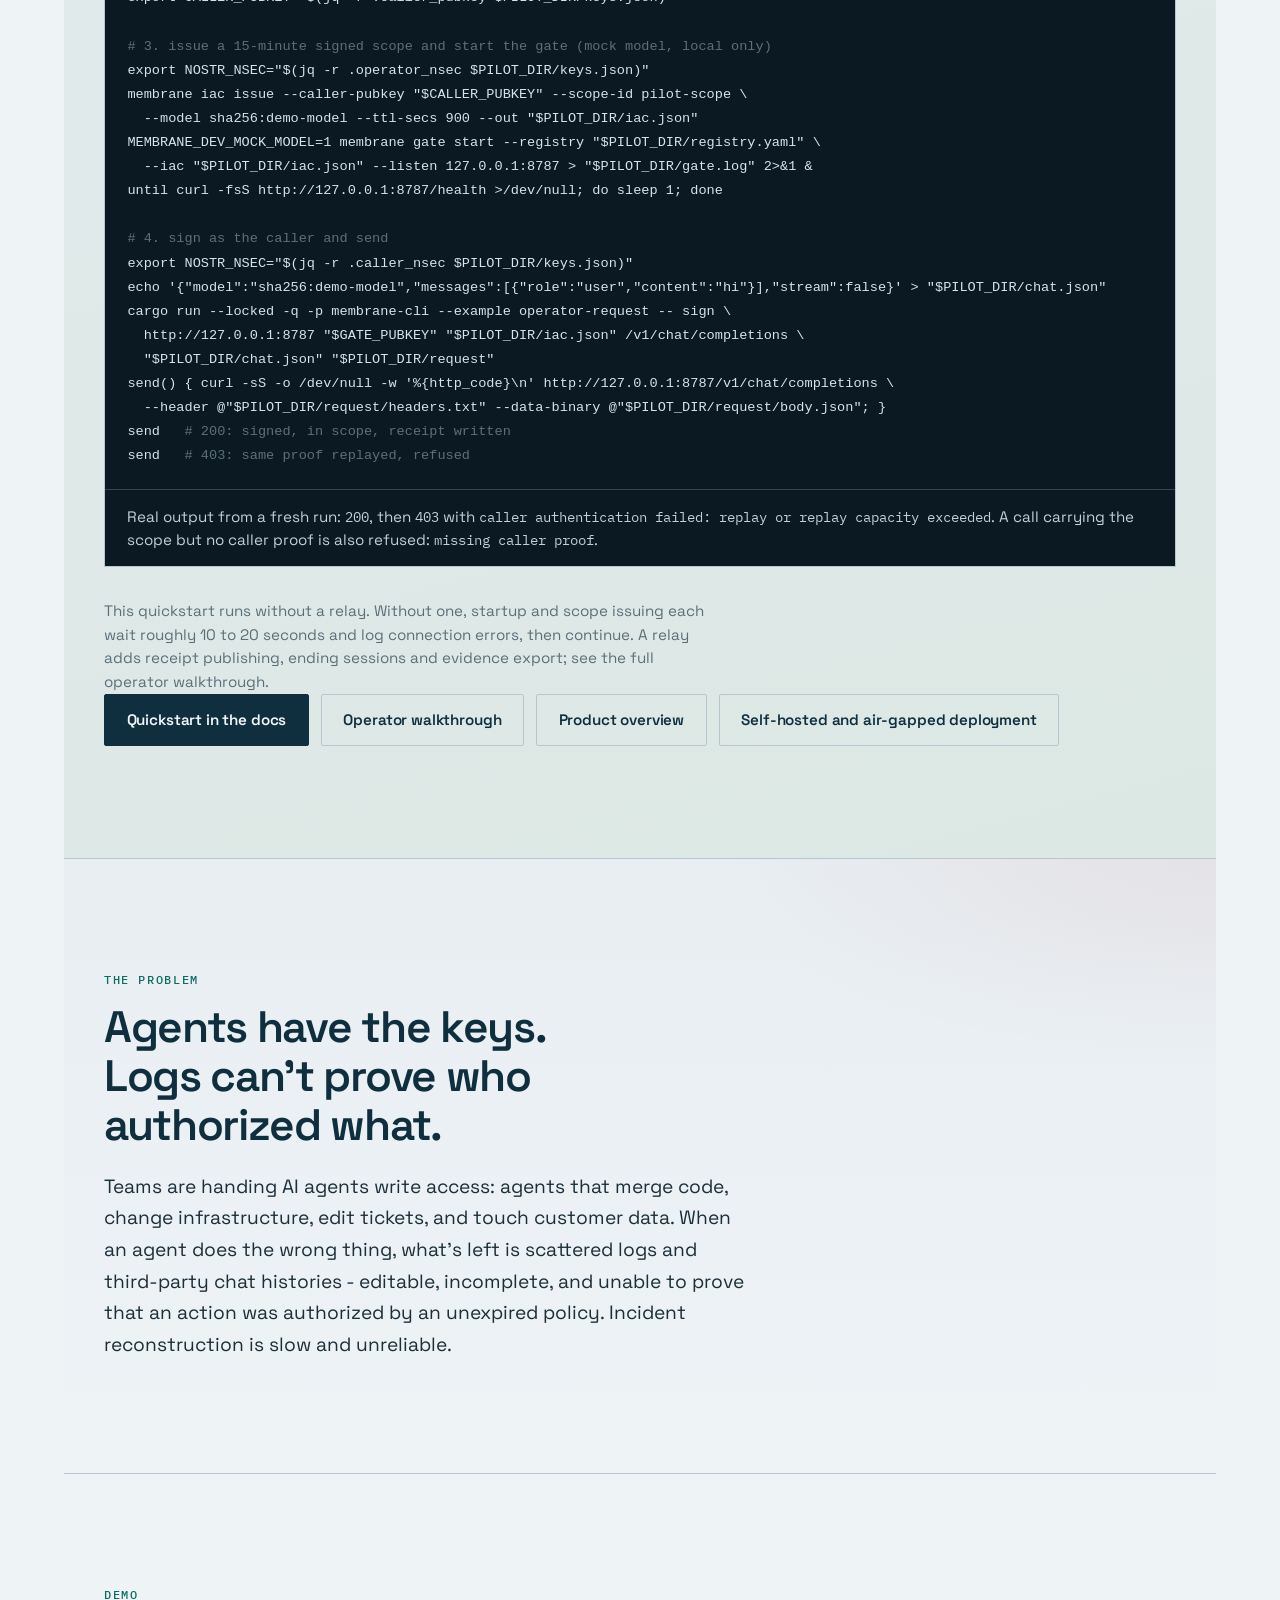
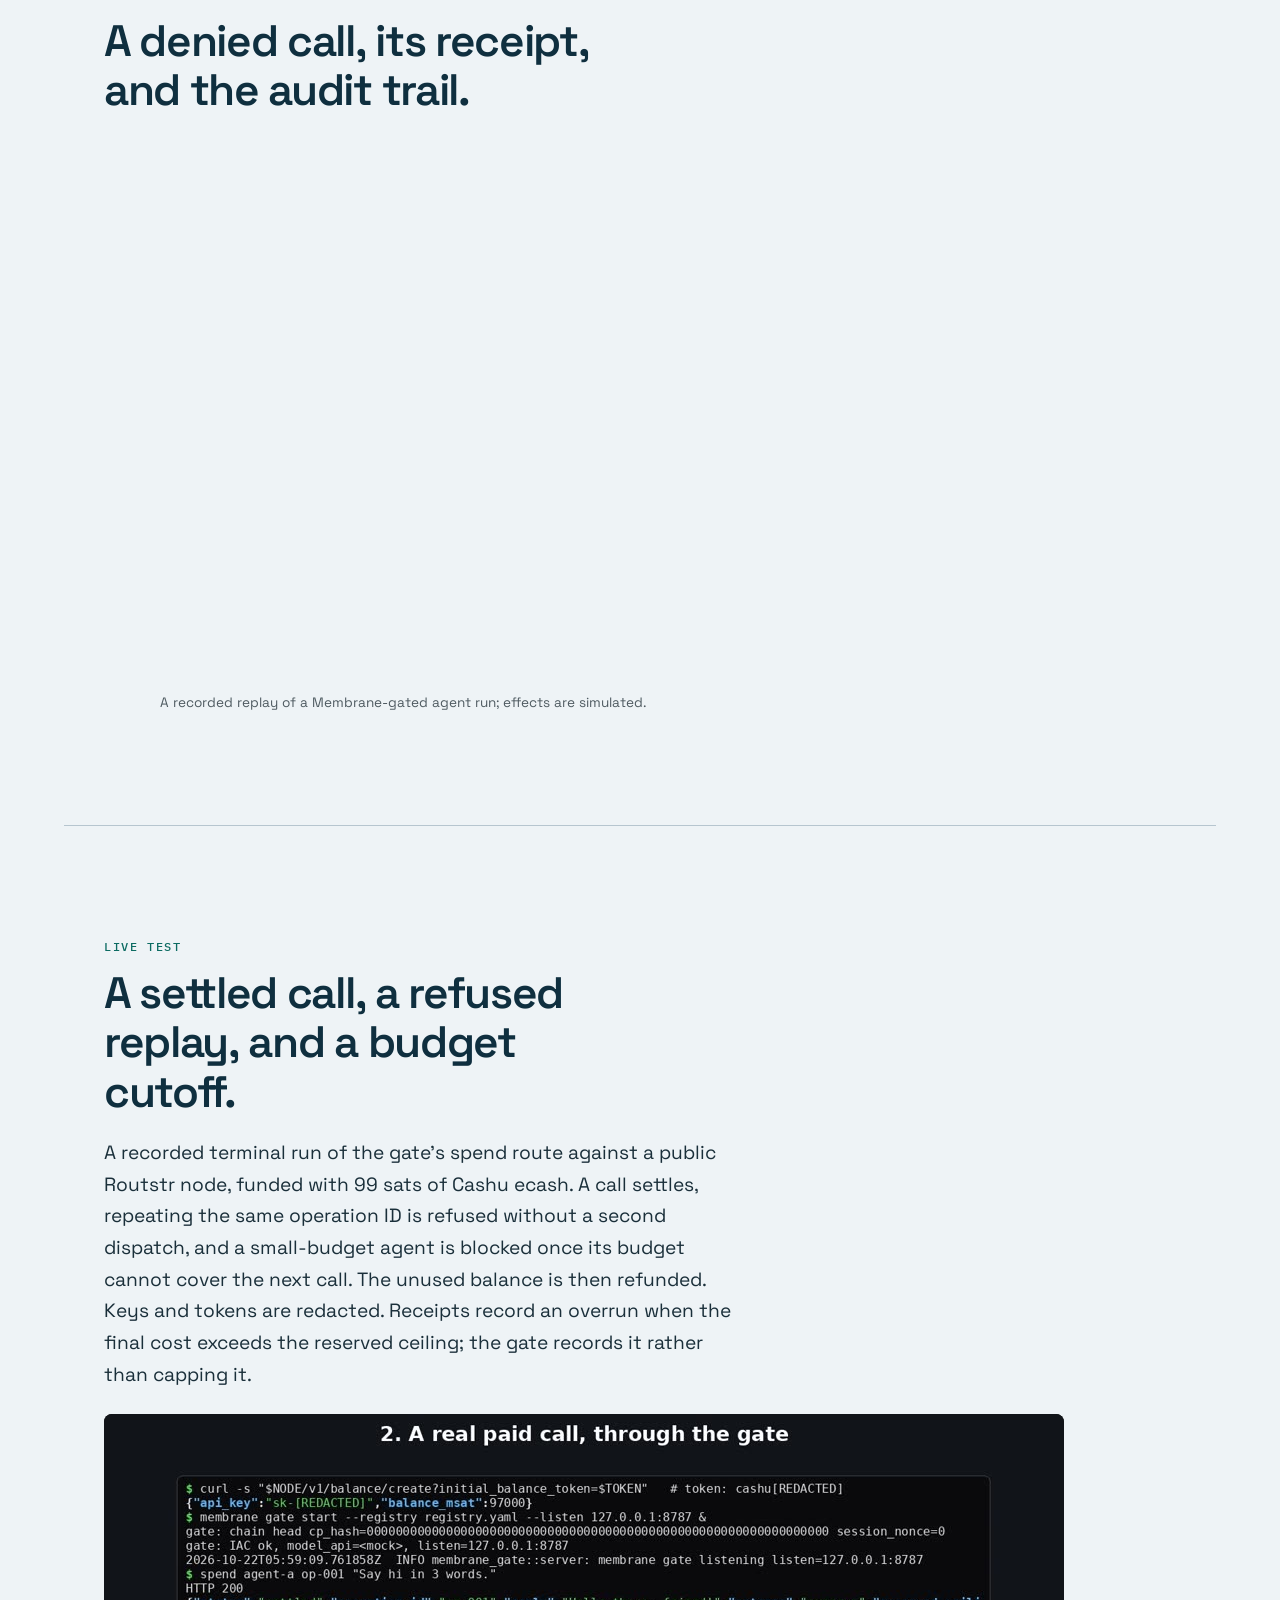
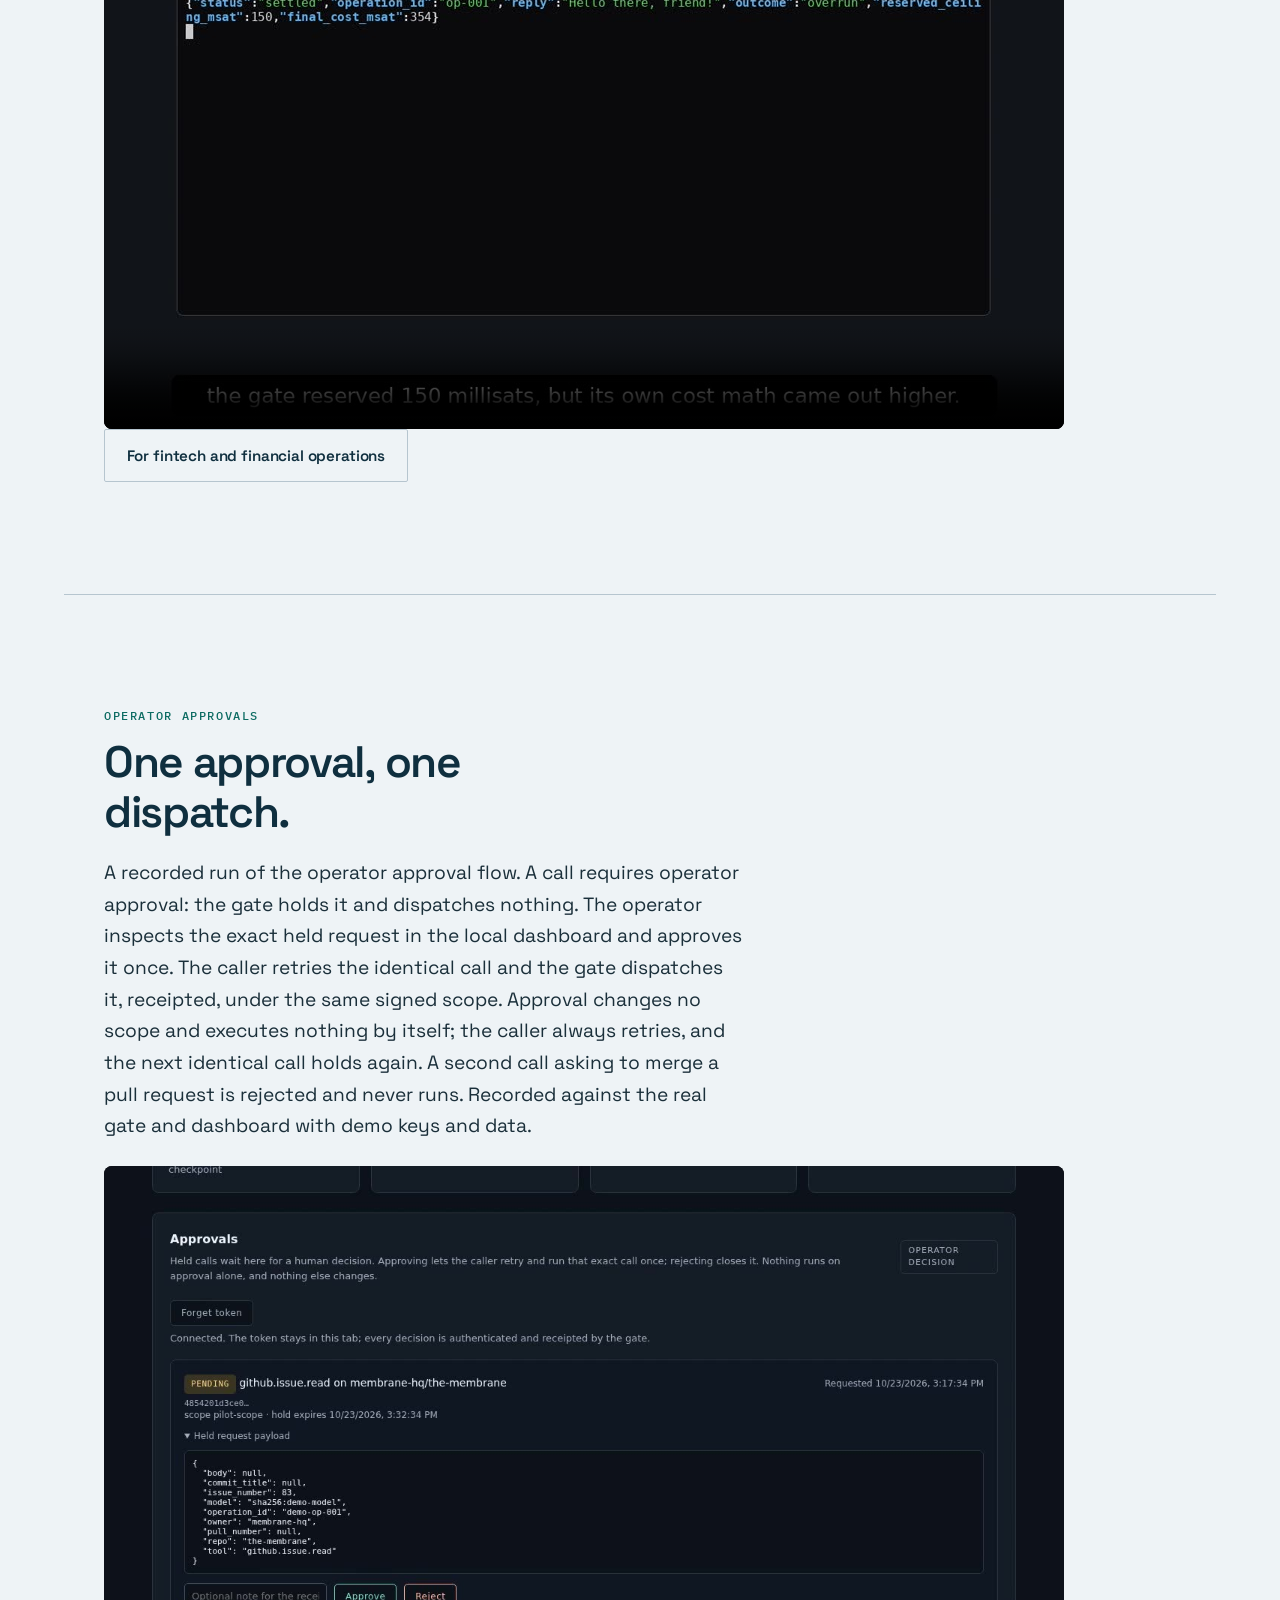
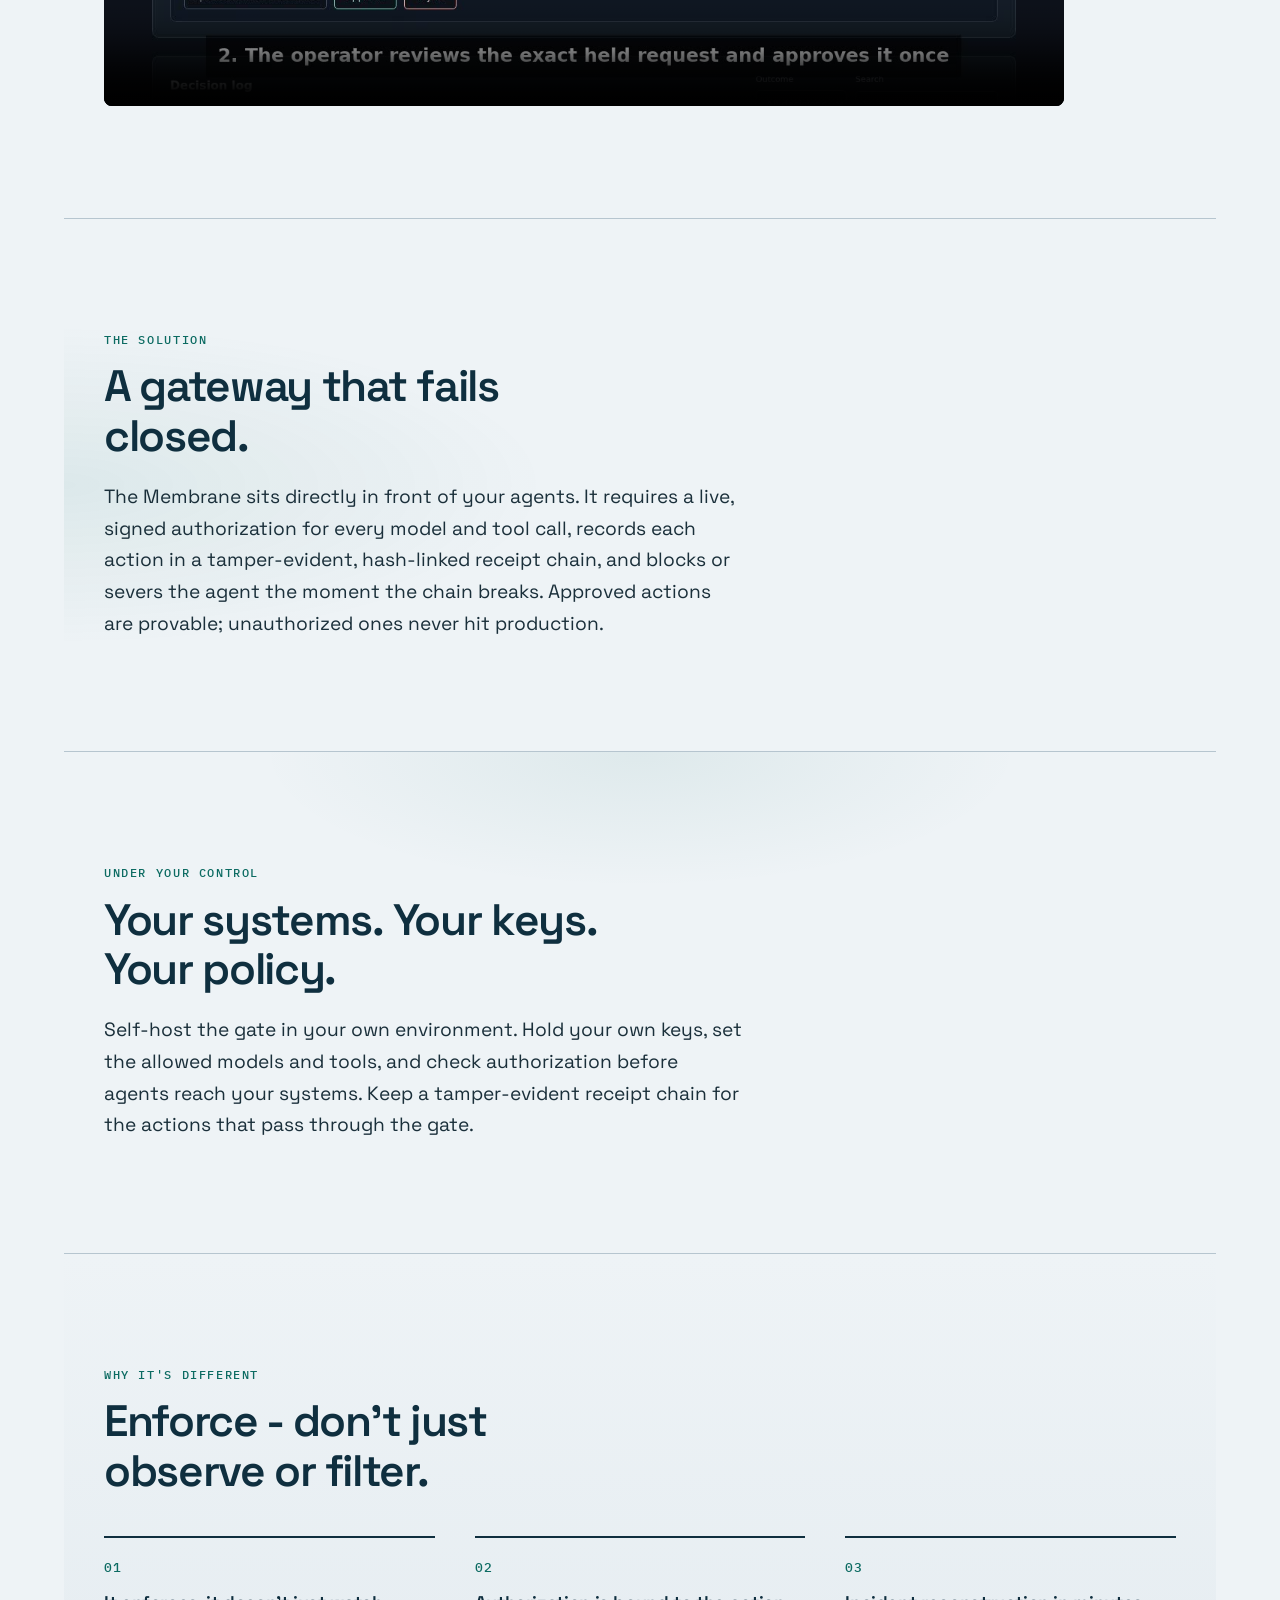
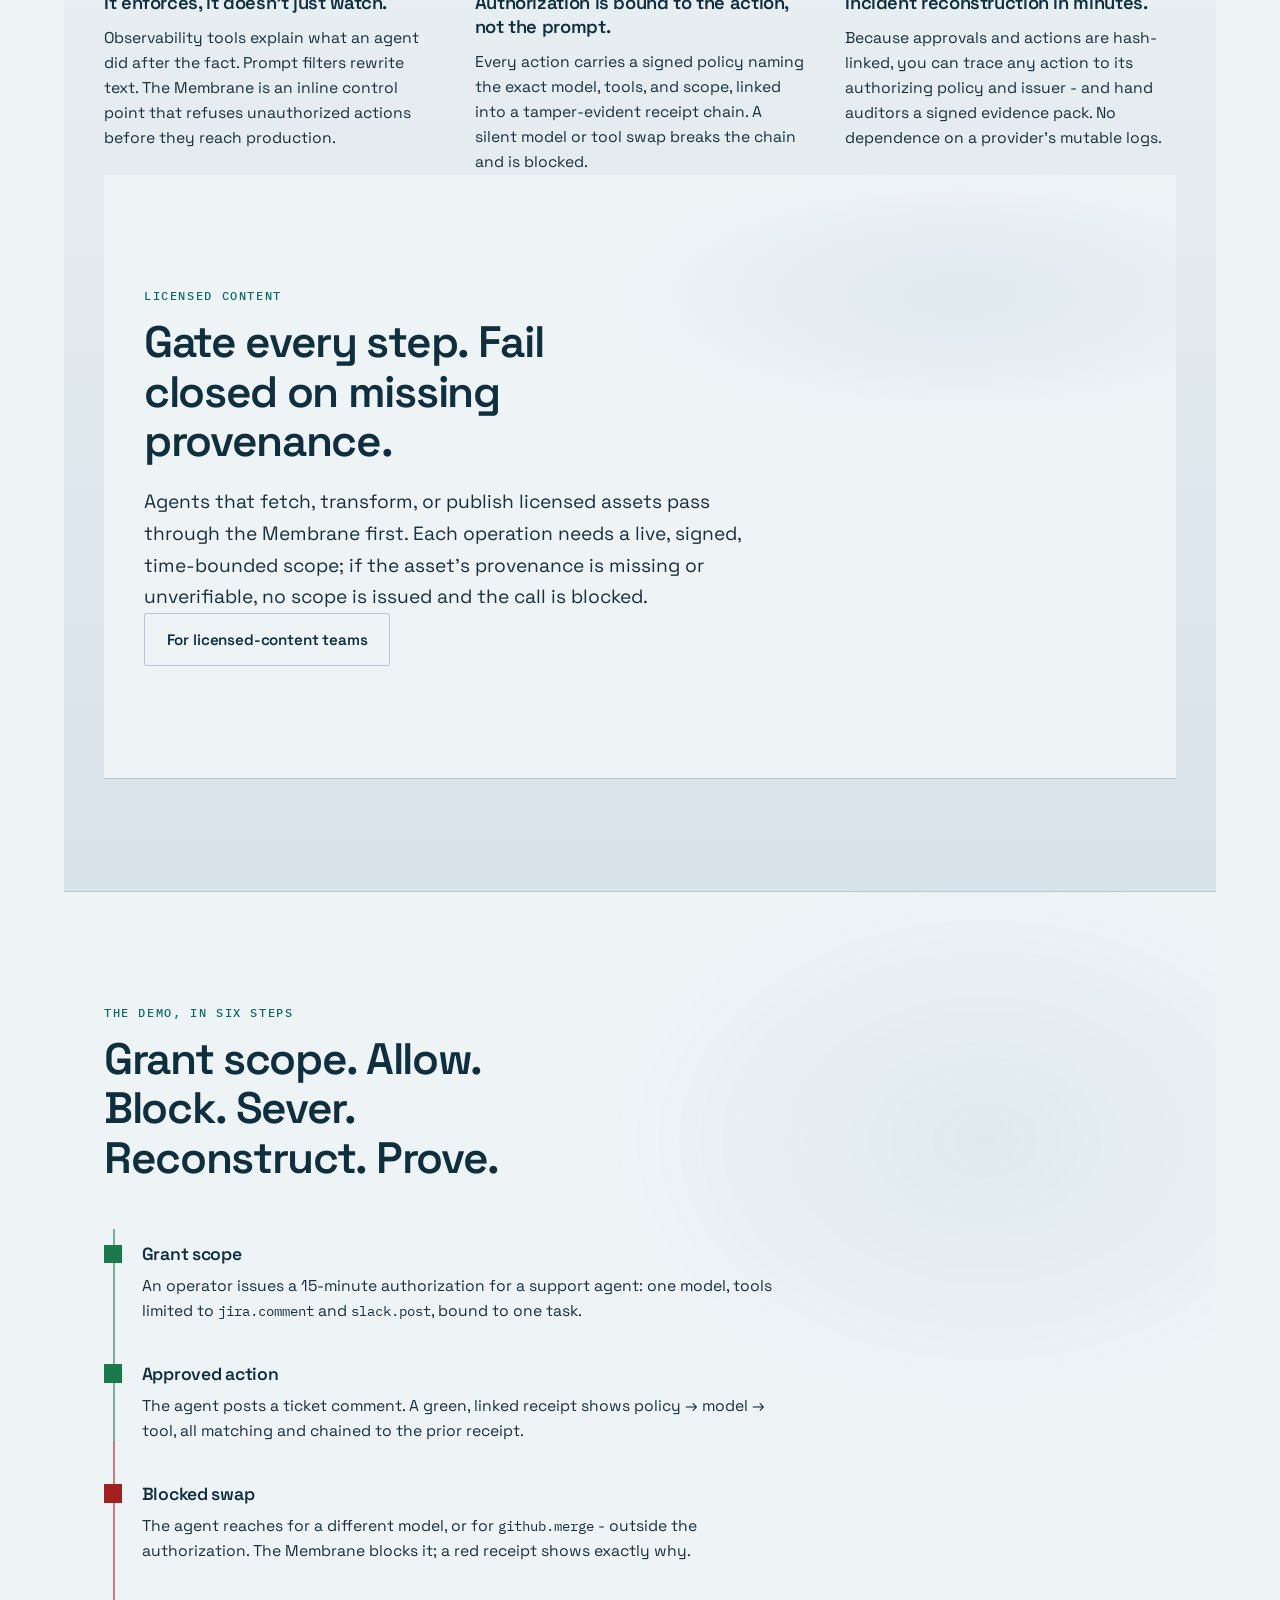
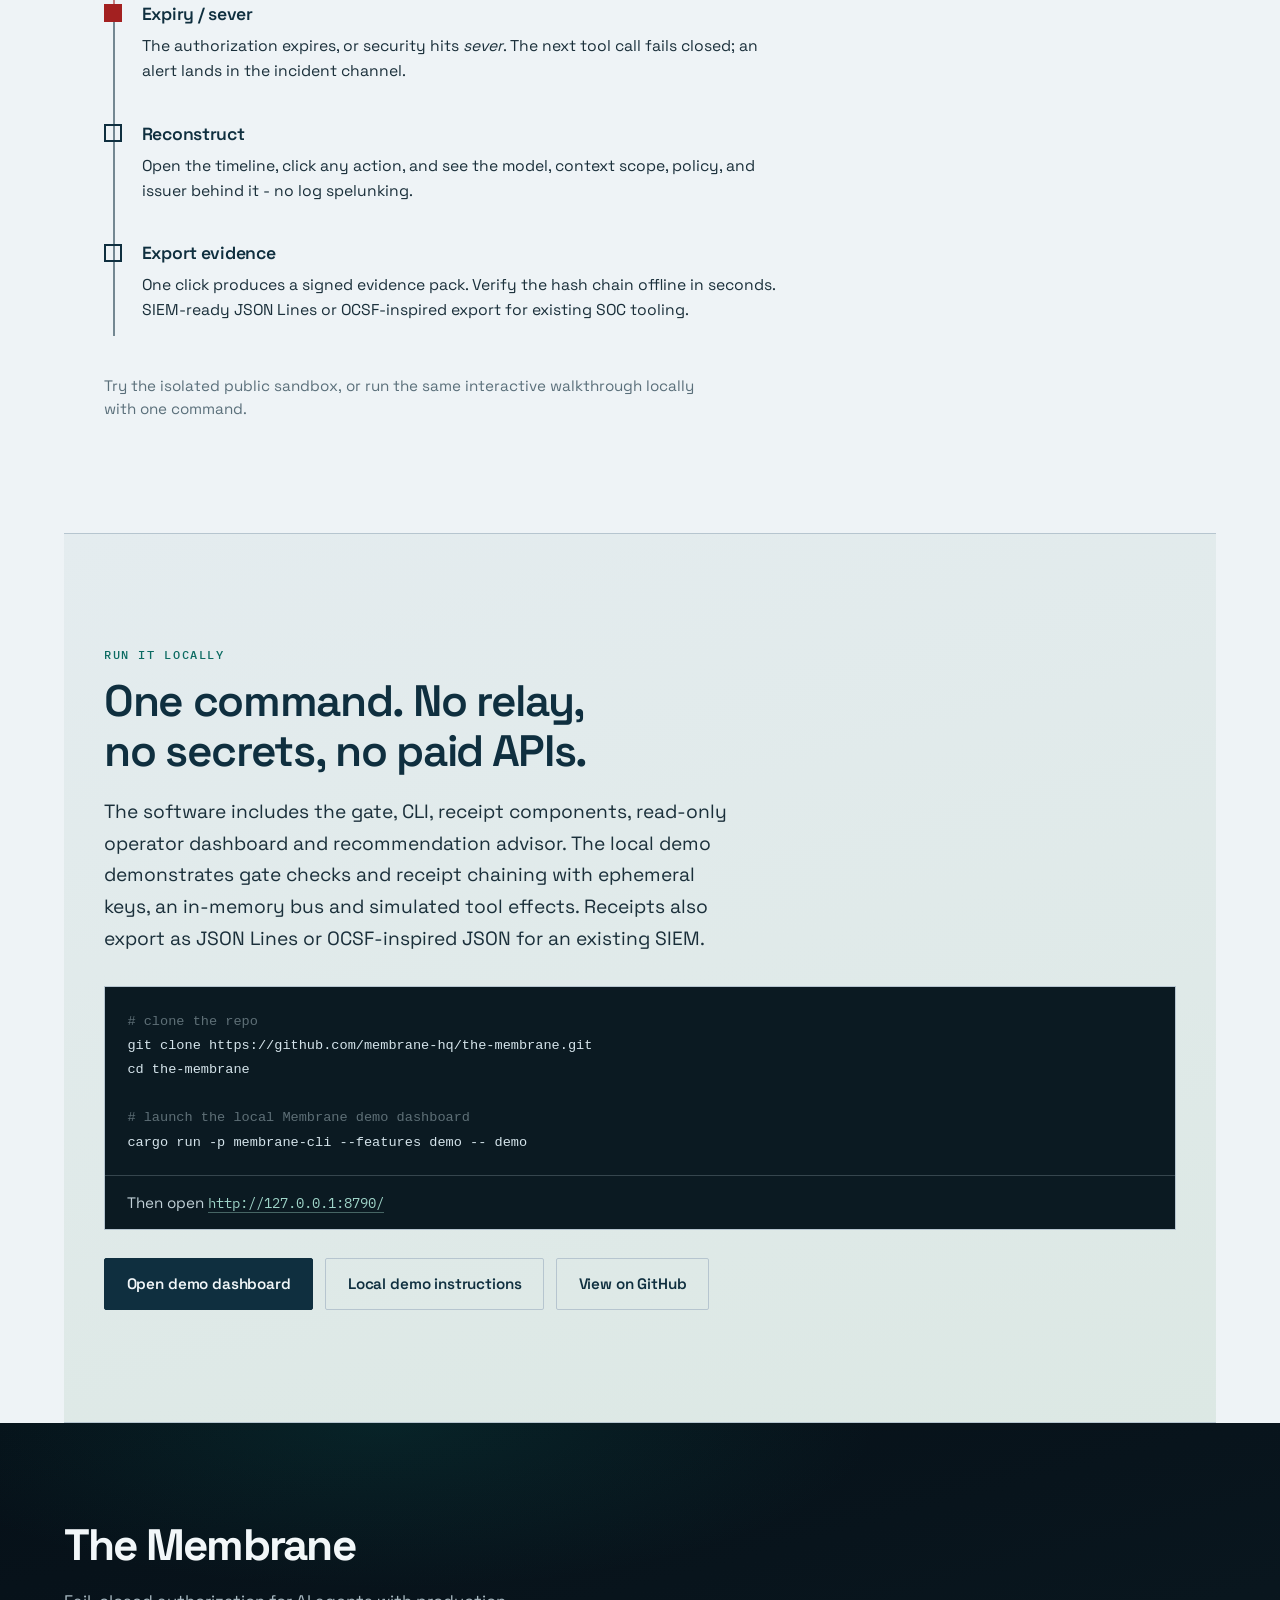
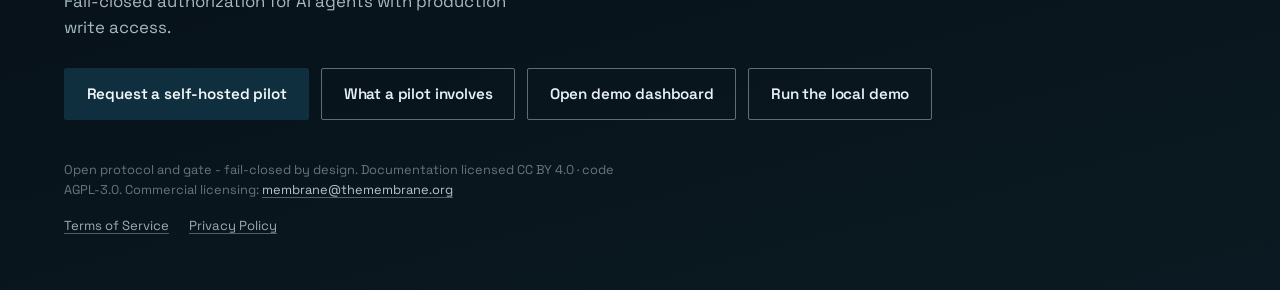
==== commit 8c21c7f2: "Add agent-readable documentation index and evaluation guide Signed-off-by: Zorie R. Barber <zbarber@" ====
--- a/index.html
+++ b/index.html
@@ -2,6 +2,7 @@
 <html lang="en">
 <head>
   <meta charset="utf-8" />
+  <link rel="describedby" href="/llms.txt" />
   <meta name="viewport" content="width=device-width, initial-scale=1" />
   <title>The Membrane - Fail-closed authorization for AI agents with production write access</title>
   <meta name="description" content="The Membrane is a fail-closed authorization gateway for AI agents with production or operational write access. Self-hosted under the operator's keys. Live signed scopes, tamper-evident receipts, block or sever on broken continuity." />
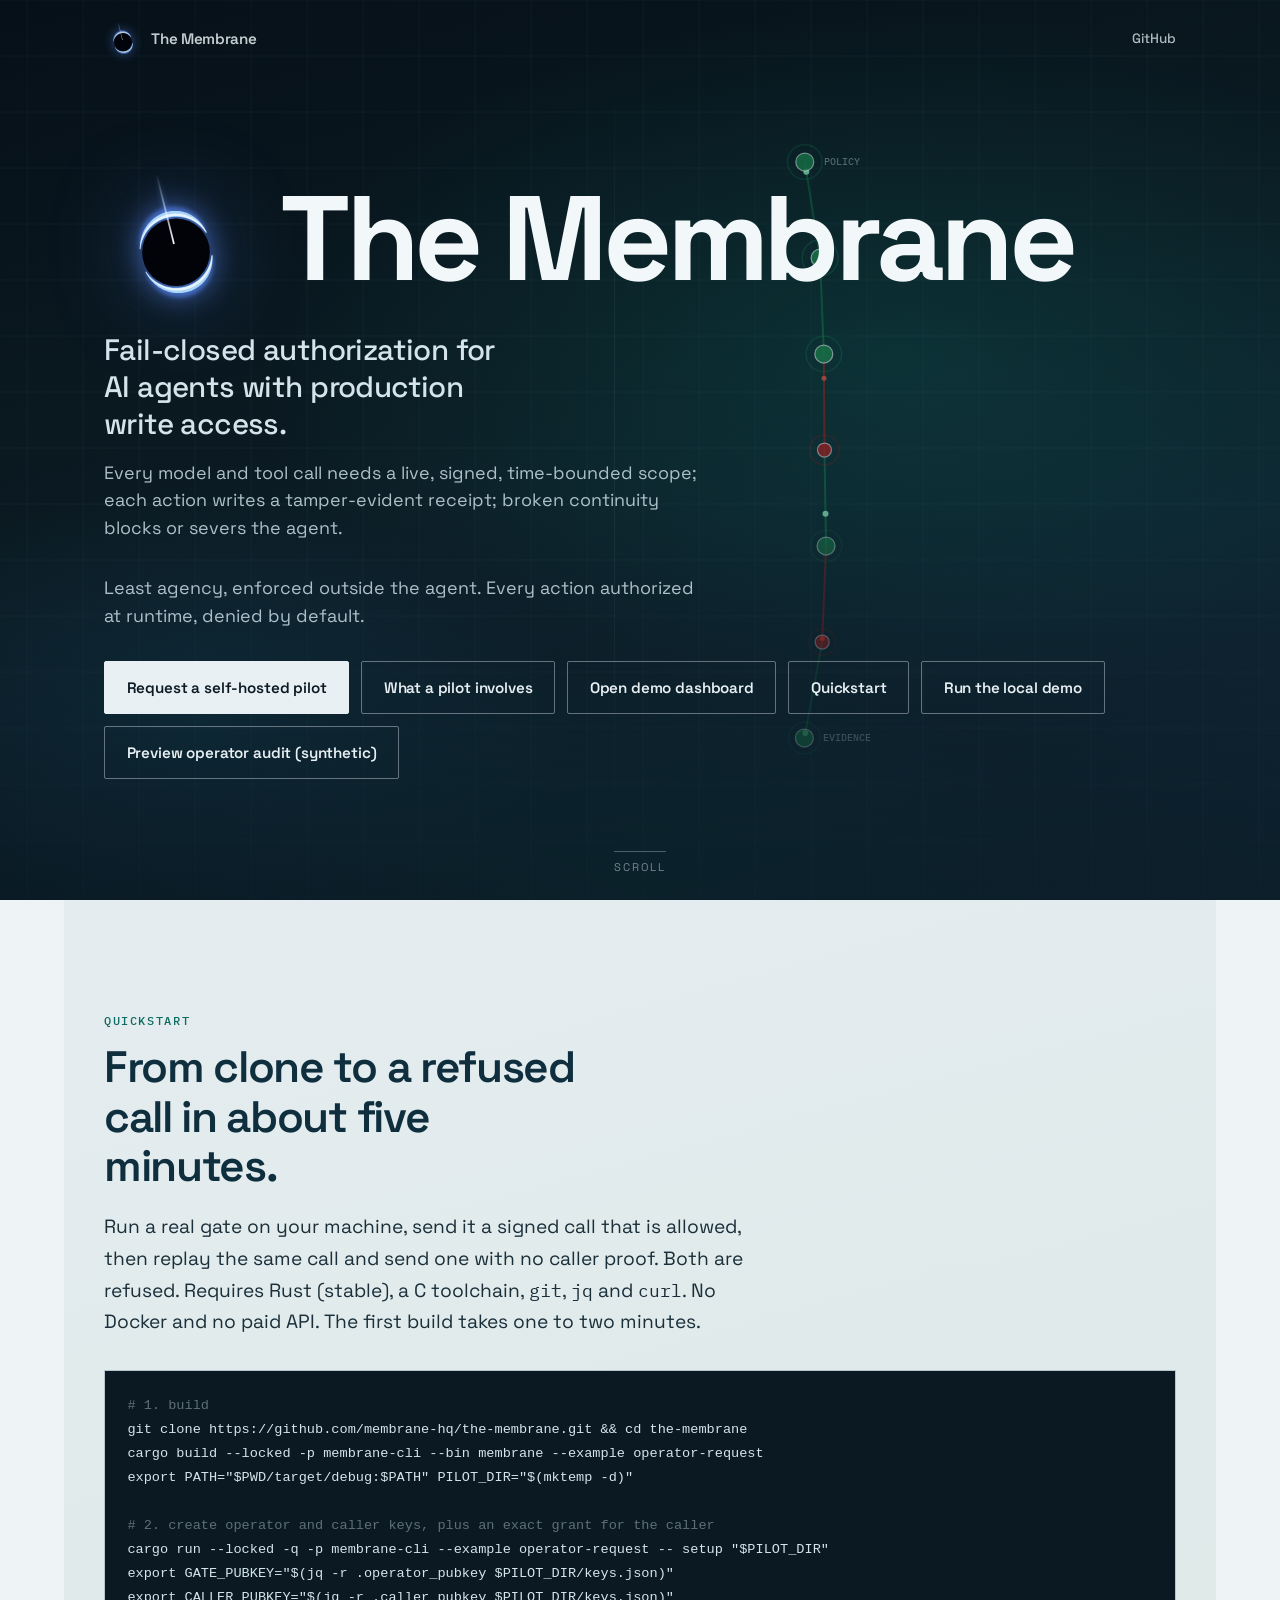
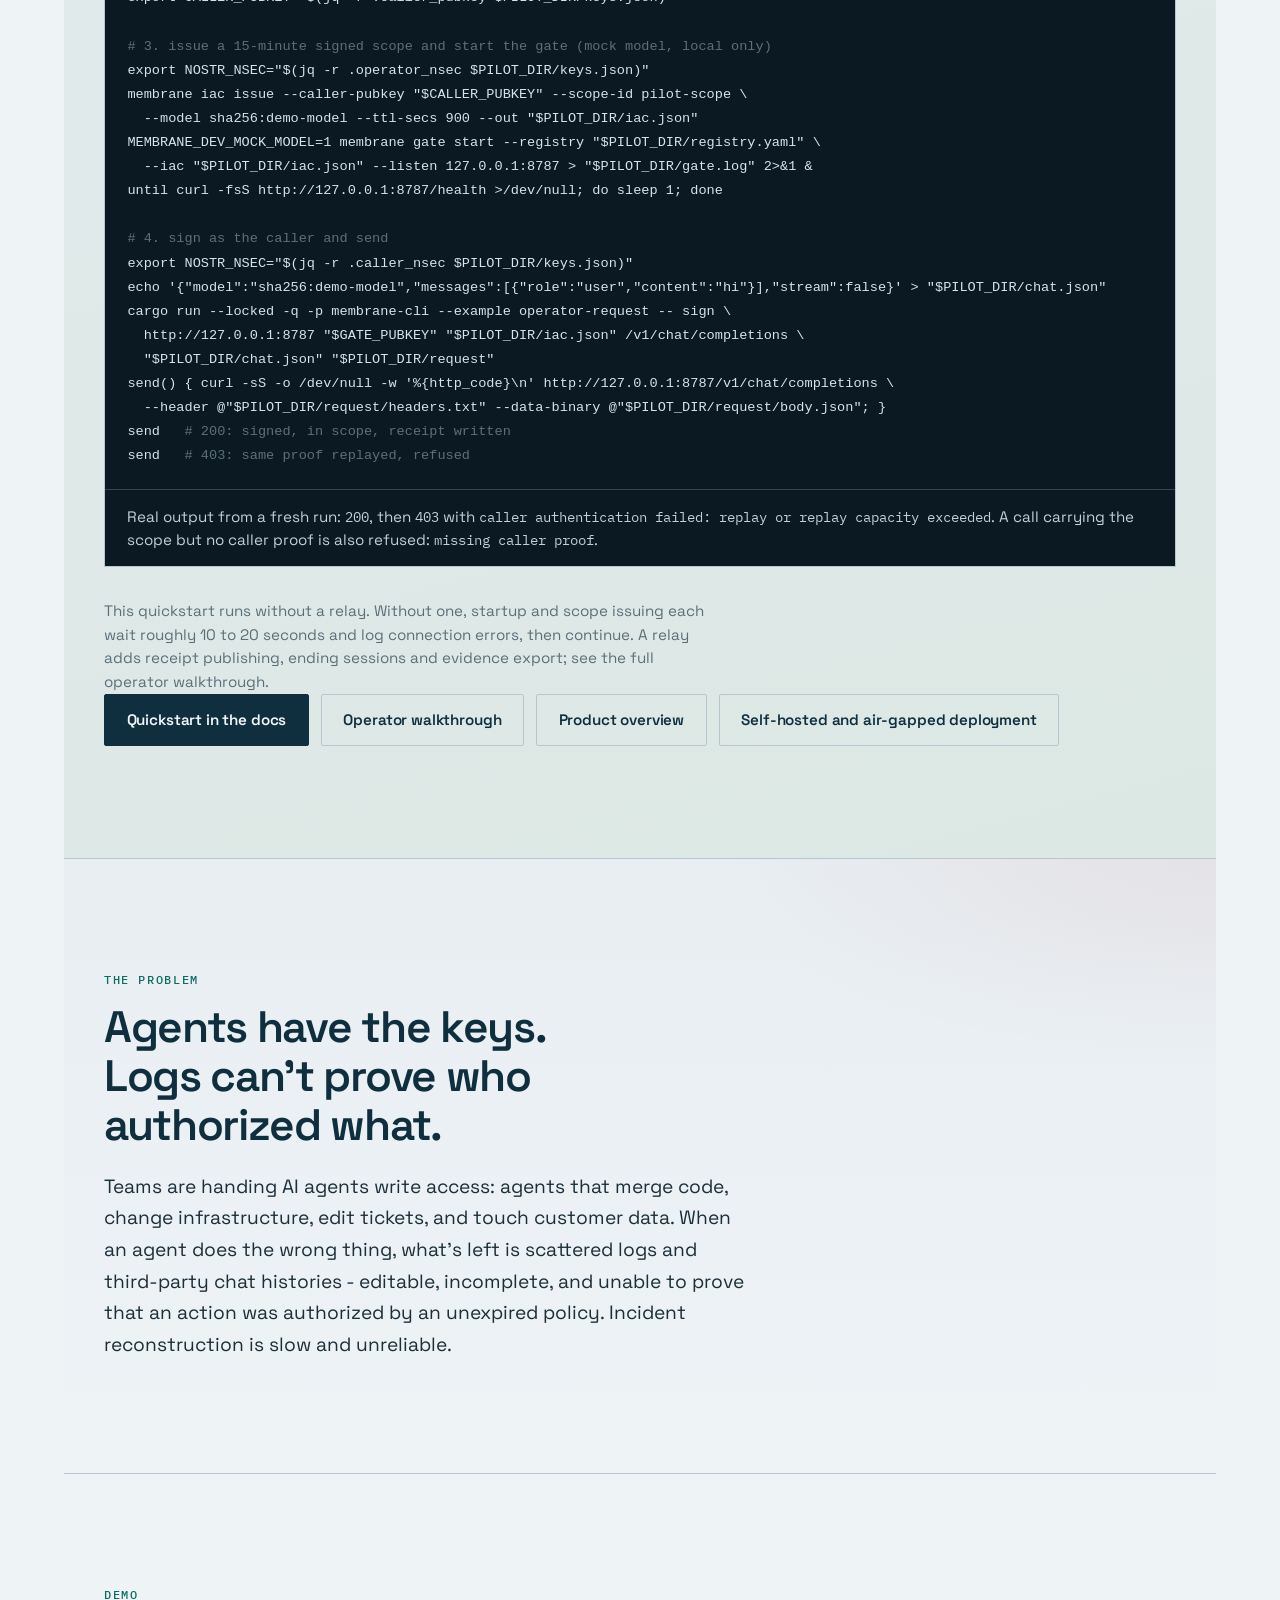
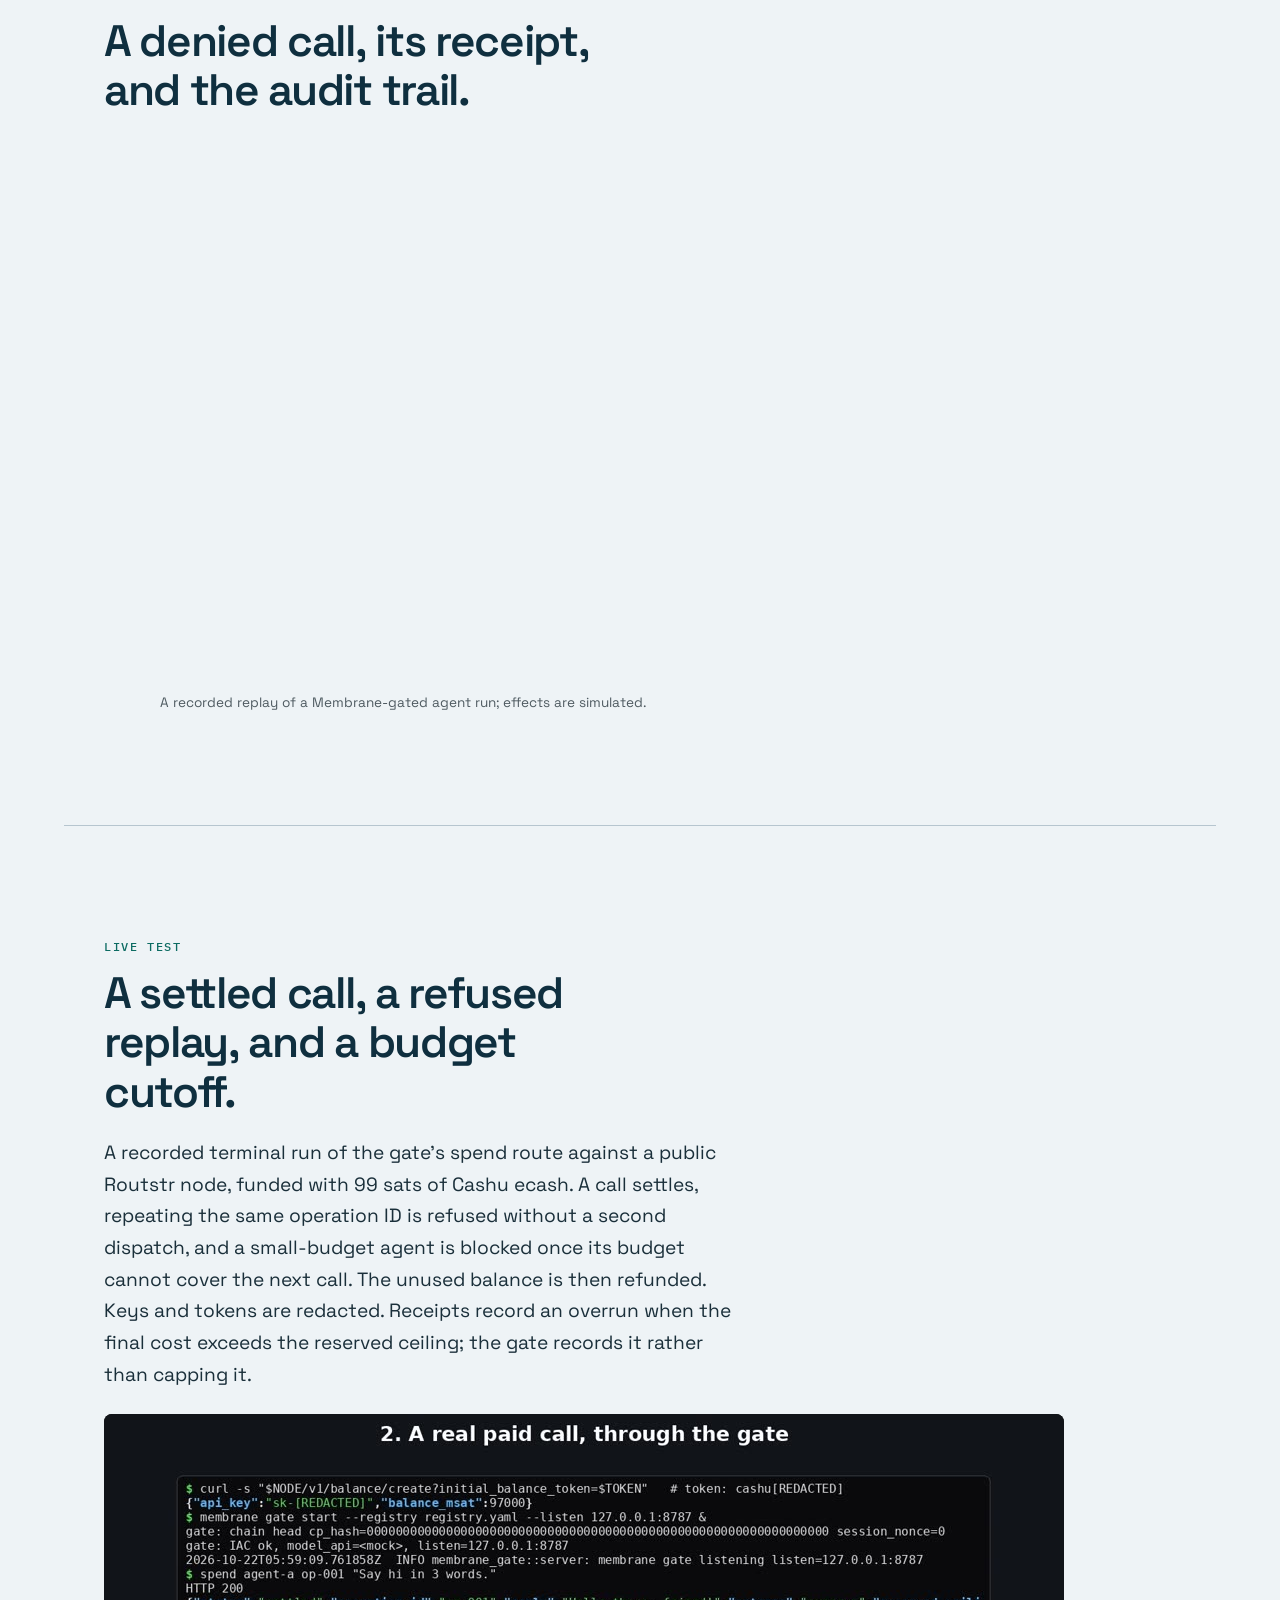
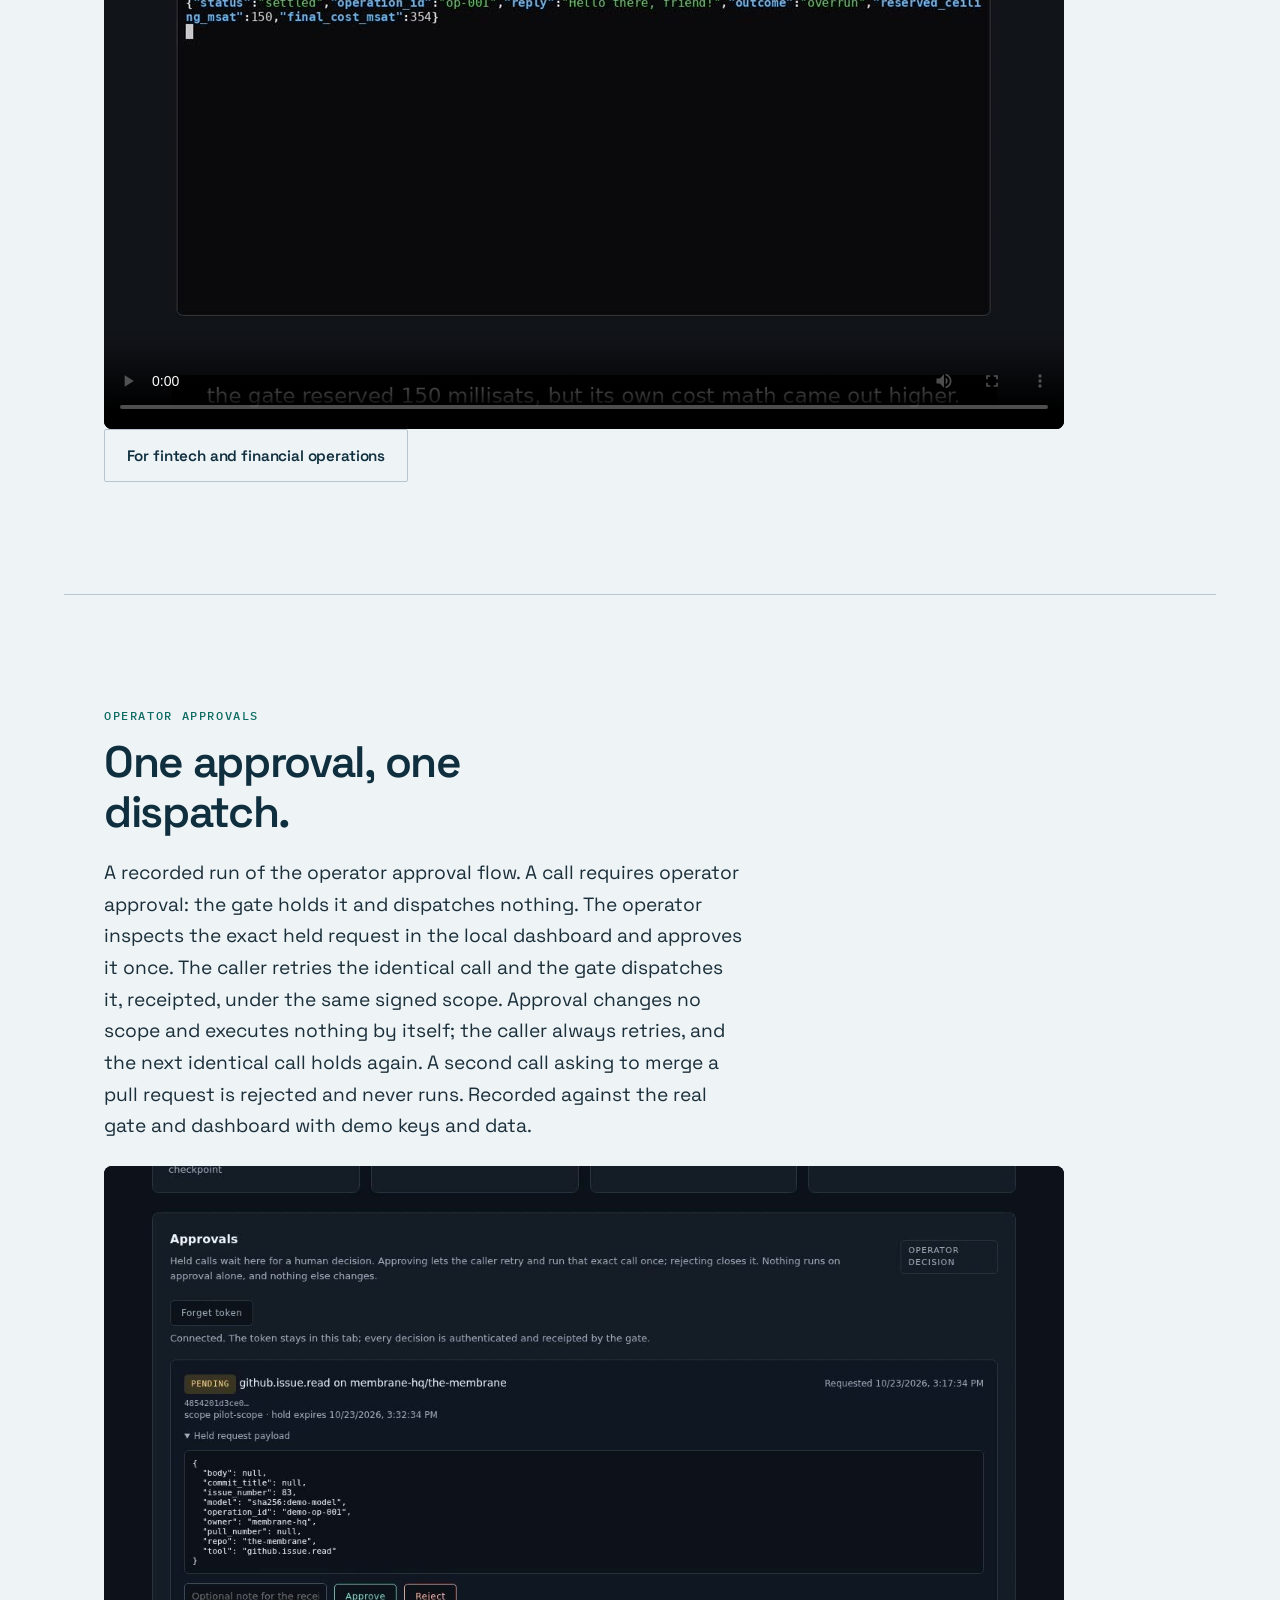
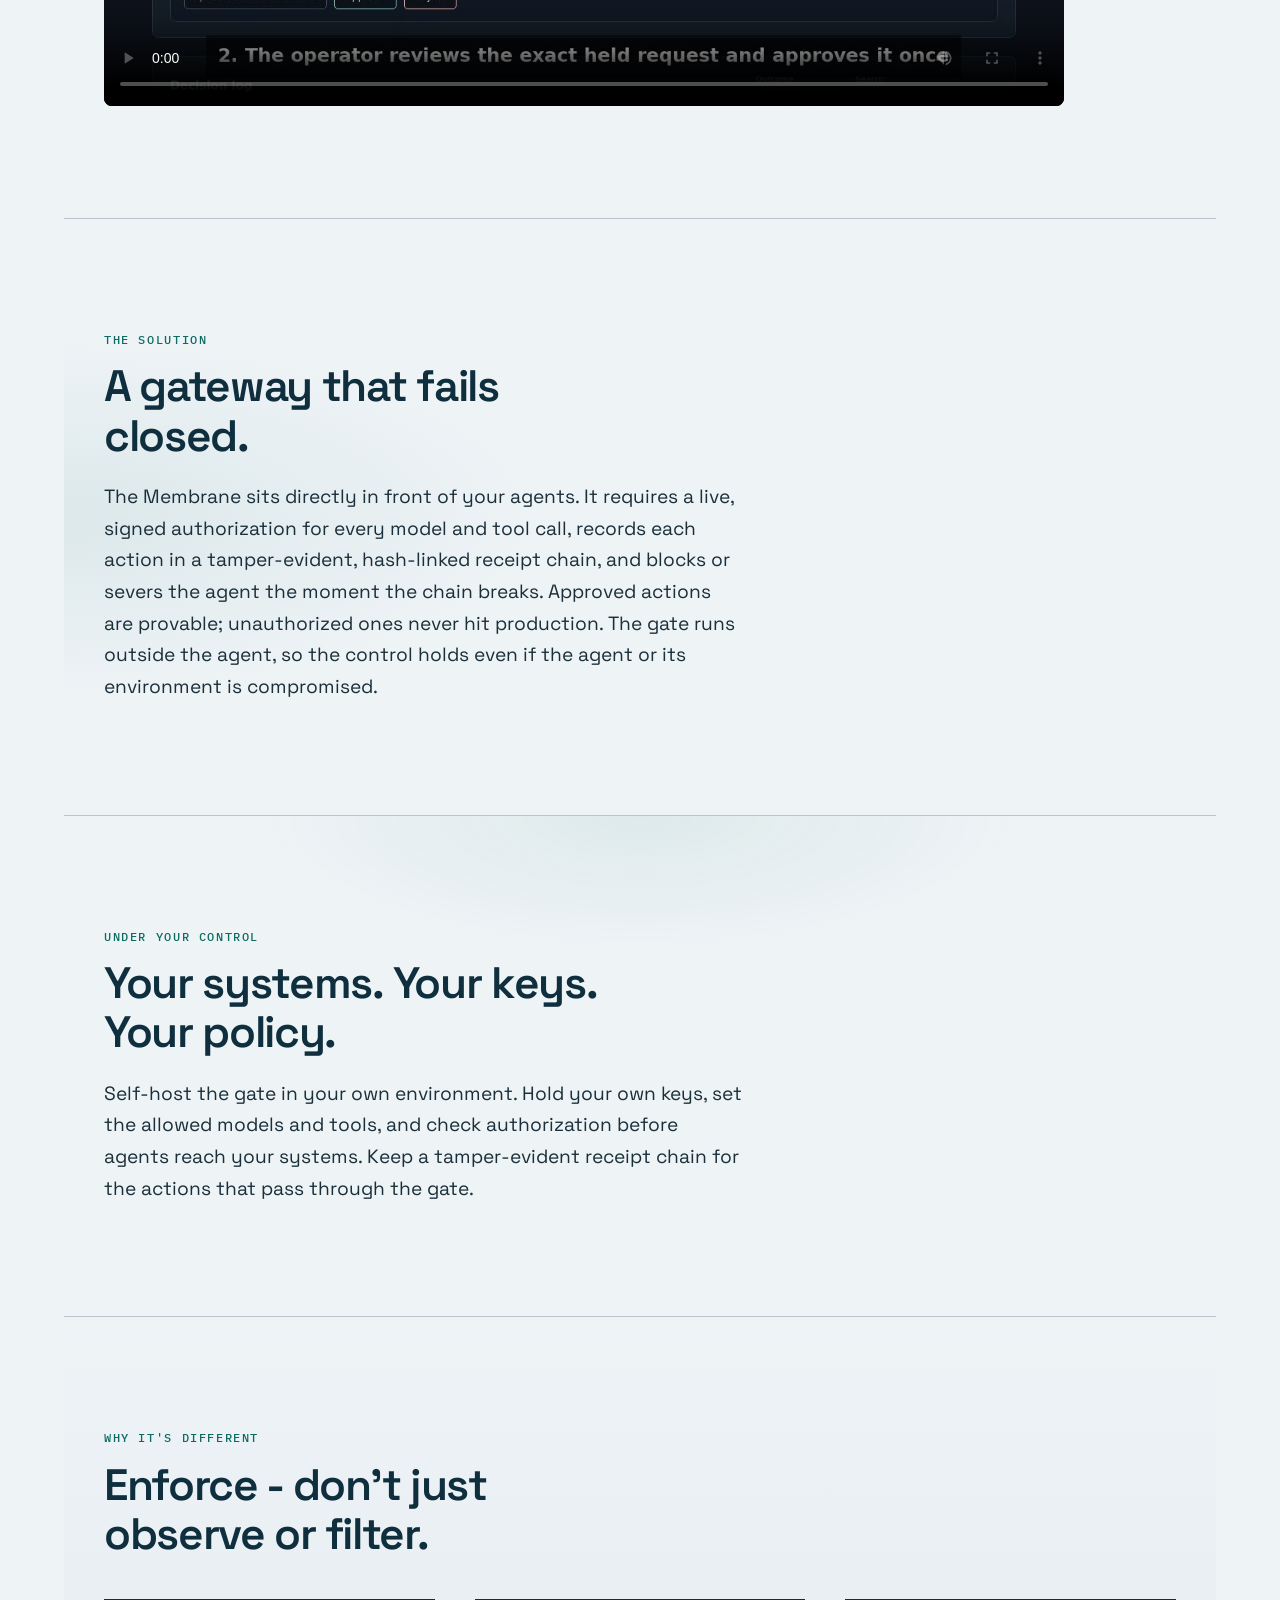
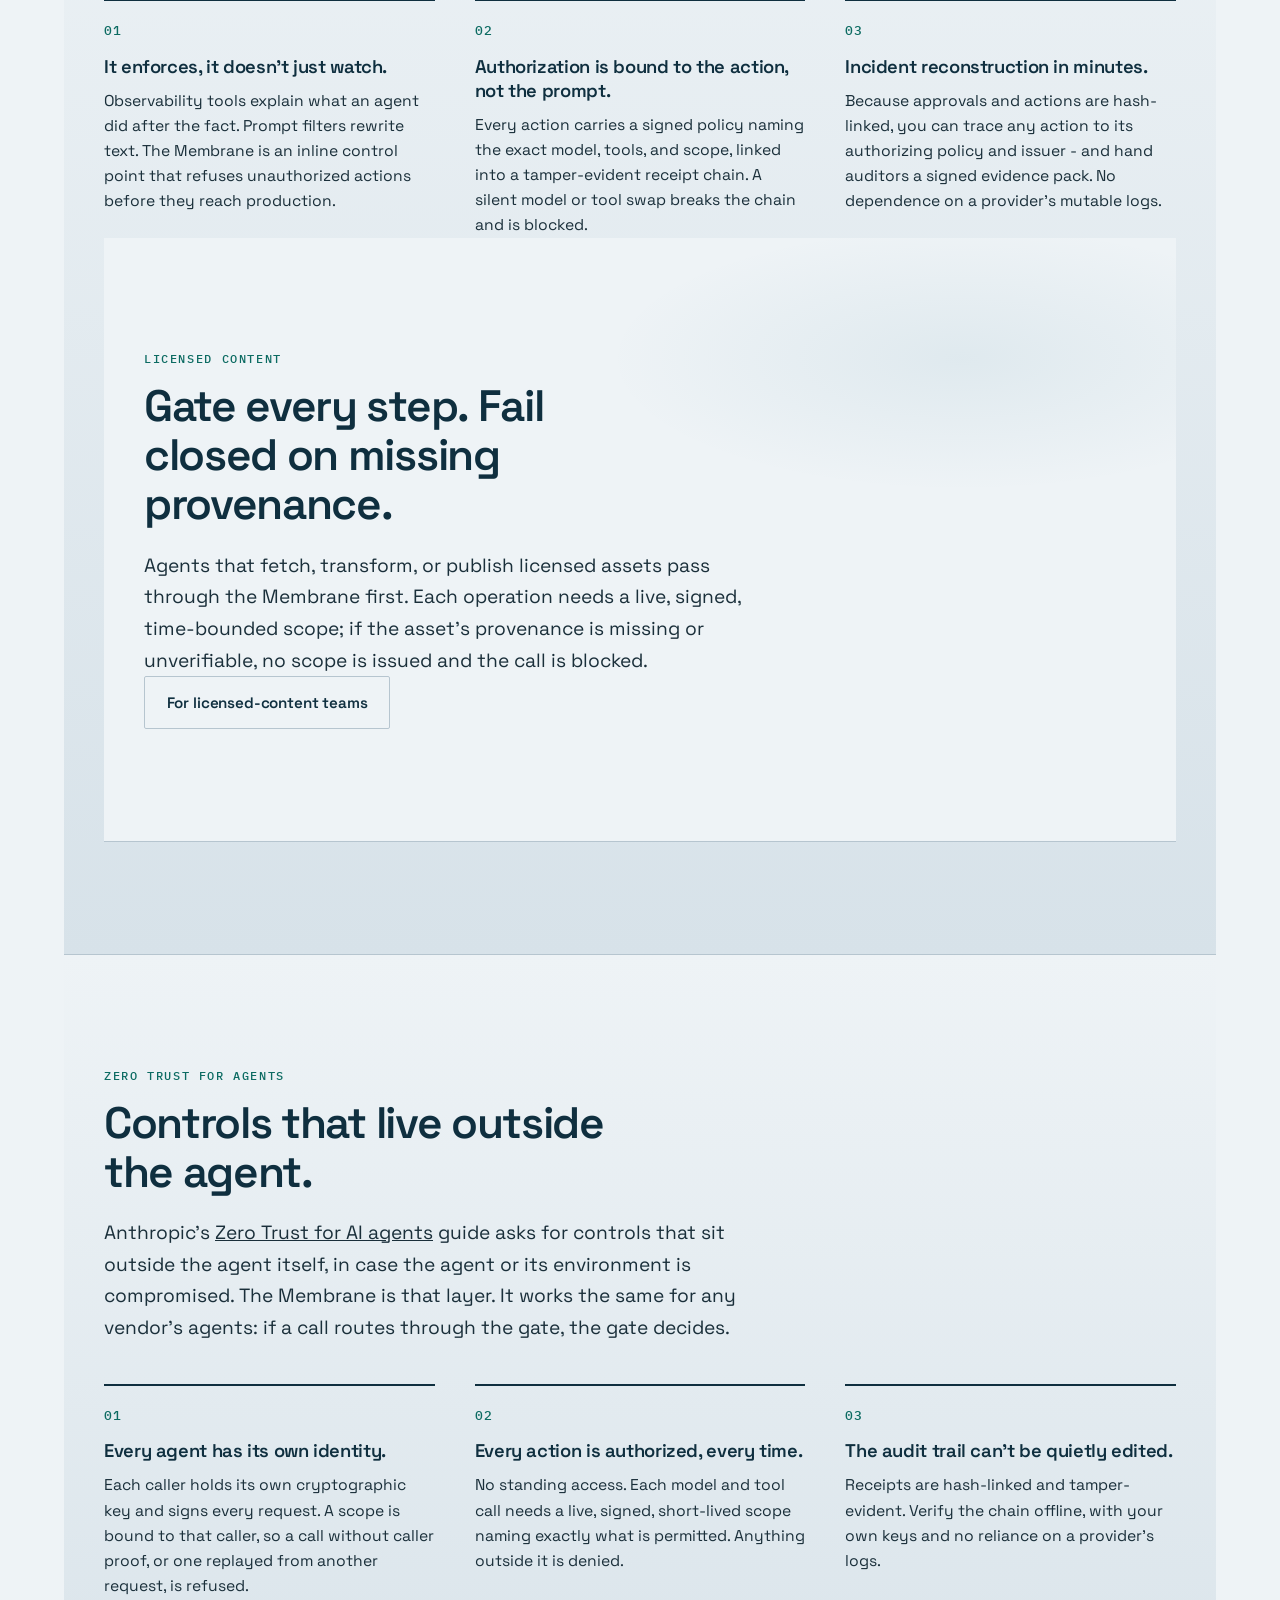
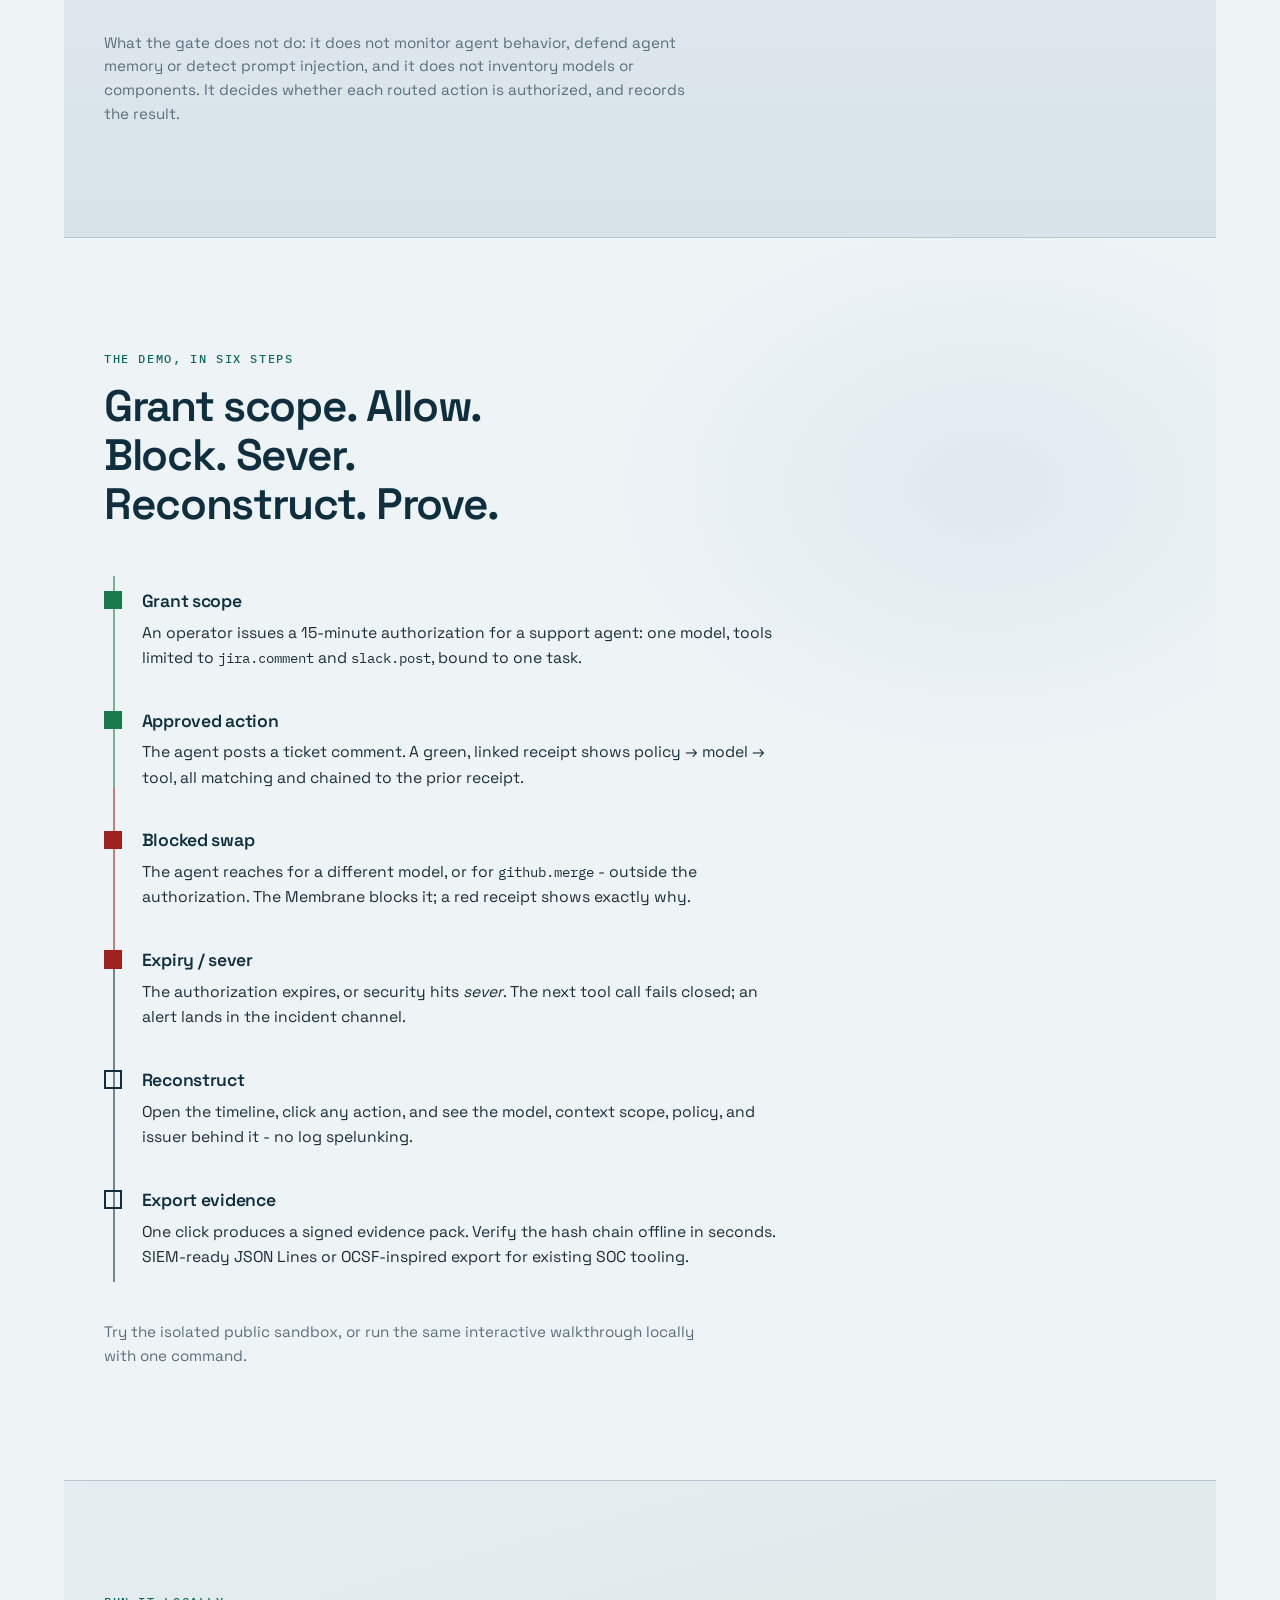
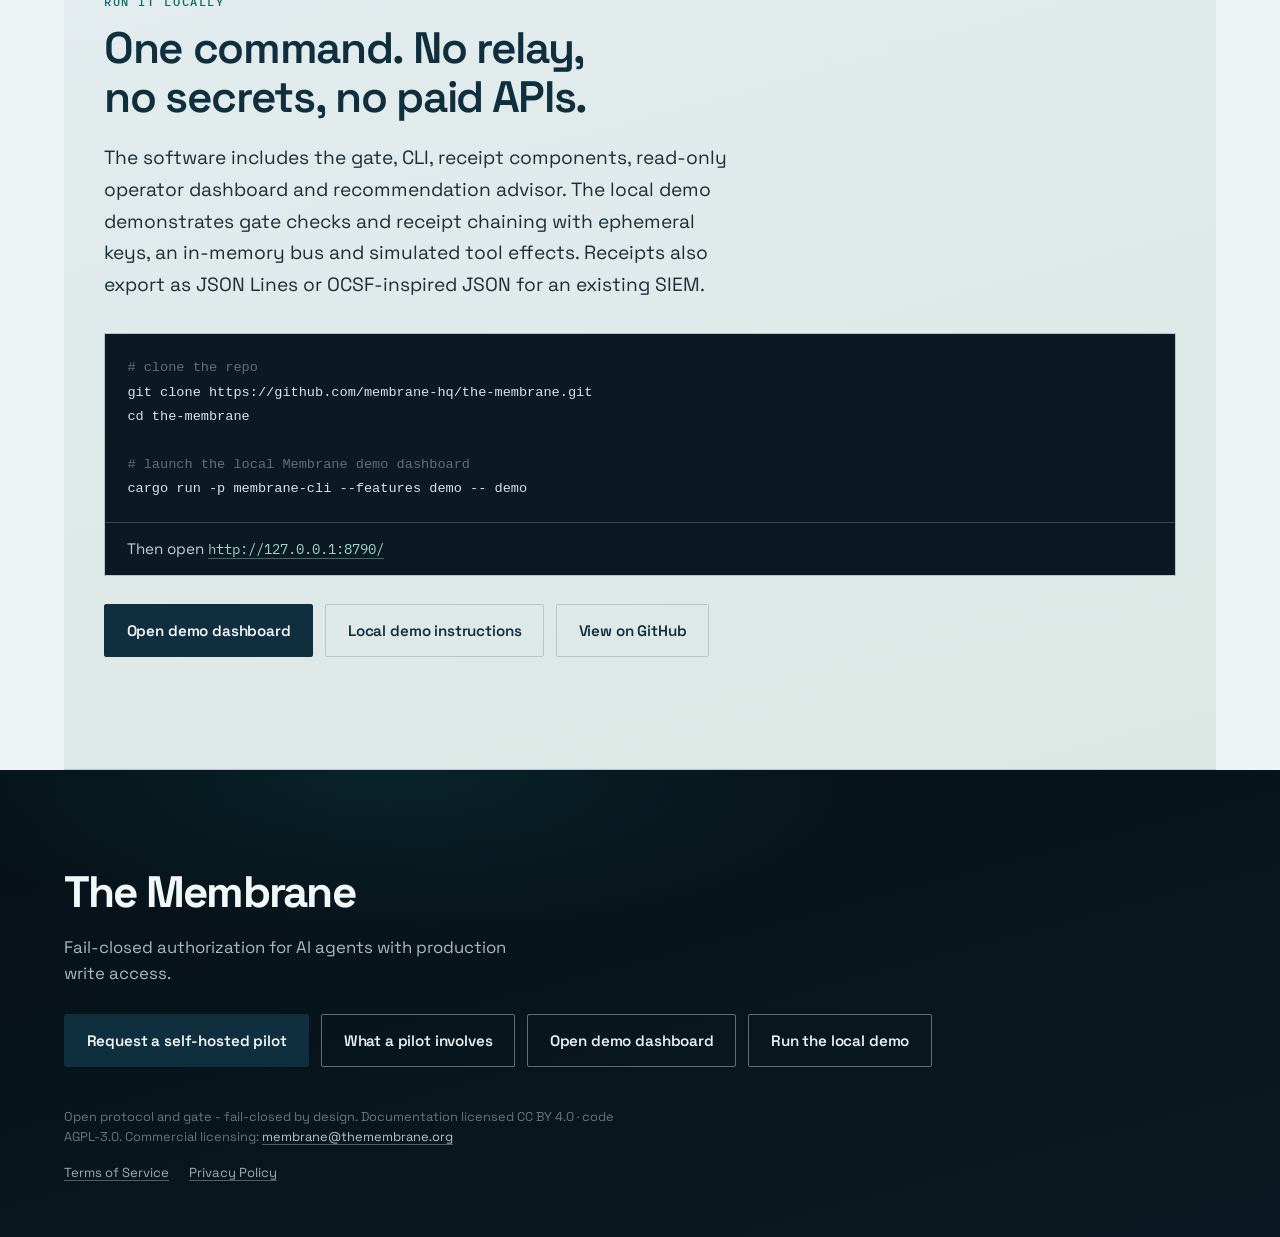
==== commit 0fa6c5a3: "Add zero trust framing: outside-the-agent control, agent identity, scope limits" ====
--- a/index.html
+++ b/index.html
@@ -40,6 +40,7 @@
       </div>
       <p class="headline">Fail-closed authorization for AI agents with production write access.</p>
       <p class="subhead">Every model and tool call needs a live, signed, time-bounded scope; each action writes a tamper-evident receipt; broken continuity blocks or severs the agent.</p>
+      <p class="subhead">Least agency, enforced outside the agent. Every action authorized at runtime, denied by default.</p>
       <div class="cta-group">
         <a class="btn btn-primary" href="https://github.com/membrane-hq/the-membrane/issues/new?template=pilot-request.yml" rel="noopener" target="_blank">Request a self-hosted pilot</a>
         <a class="btn btn-ghost" href="https://github.com/membrane-hq/the-membrane/blob/main/docs/pilot.md" rel="noopener" target="_blank">What a pilot involves</a>
@@ -179,7 +180,8 @@
         The Membrane sits directly in front of your agents. It requires a live, signed authorization for
         every model and tool call, records each action in a tamper-evident, hash-linked receipt chain,
         and blocks or severs the agent the moment the chain breaks. Approved actions are provable;
-        unauthorized ones never hit production.
+        unauthorized ones never hit production. The gate runs outside the agent, so the control holds
+        even if the agent or its environment is compromised.
       </p>
     </section>
 
@@ -247,6 +249,41 @@
 
 
 
+    </section>
+
+    <!-- ============ ZERO TRUST ============ -->
+    <section class="section section-diff reveal" id="zero-trust">
+      <p class="eyebrow">Zero trust for agents</p>
+      <h2 class="section-title">Controls that live outside the agent.</h2>
+      <p class="lede">
+        Anthropic's <a href="https://claude.com/resources/guides/zero-trust-for-ai-agents" rel="noopener" target="_blank">Zero Trust for AI agents</a>
+        guide asks for controls that sit outside the agent itself, in case the agent or its environment
+        is compromised. The Membrane is that layer. It works the same for any vendor's agents: if a call
+        routes through the gate, the gate decides.
+      </p>
+      <div class="diff-grid">
+        <div class="diff-item">
+          <span class="diff-num">01</span>
+          <h3>Every agent has its own identity.</h3>
+          <p>Each caller holds its own cryptographic key and signs every request. A scope is bound to that
+            caller, so a call without caller proof, or one replayed from another request, is refused.</p>
+        </div>
+        <div class="diff-item">
+          <span class="diff-num">02</span>
+          <h3>Every action is authorized, every time.</h3>
+          <p>No standing access. Each model and tool call needs a live, signed, short-lived scope naming
+            exactly what is permitted. Anything outside it is denied.</p>
+        </div>
+        <div class="diff-item">
+          <span class="diff-num">03</span>
+          <h3>The audit trail can't be quietly edited.</h3>
+          <p>Receipts are hash-linked and tamper-evident. Verify the chain offline, with your own keys and
+            no reliance on a provider's logs.</p>
+        </div>
+      </div>
+      <p class="demo-note">What the gate does not do: it does not monitor agent behavior, defend agent
+        memory or detect prompt injection, and it does not inventory models or components. It decides
+        whether each routed action is authorized, and records the result.</p>
     </section>
 
     <!-- ============ DEMO STORY ============ -->
@@ -361,3 +398,4 @@
   <script src="app.js"></script>
 </body>
 </html>
+
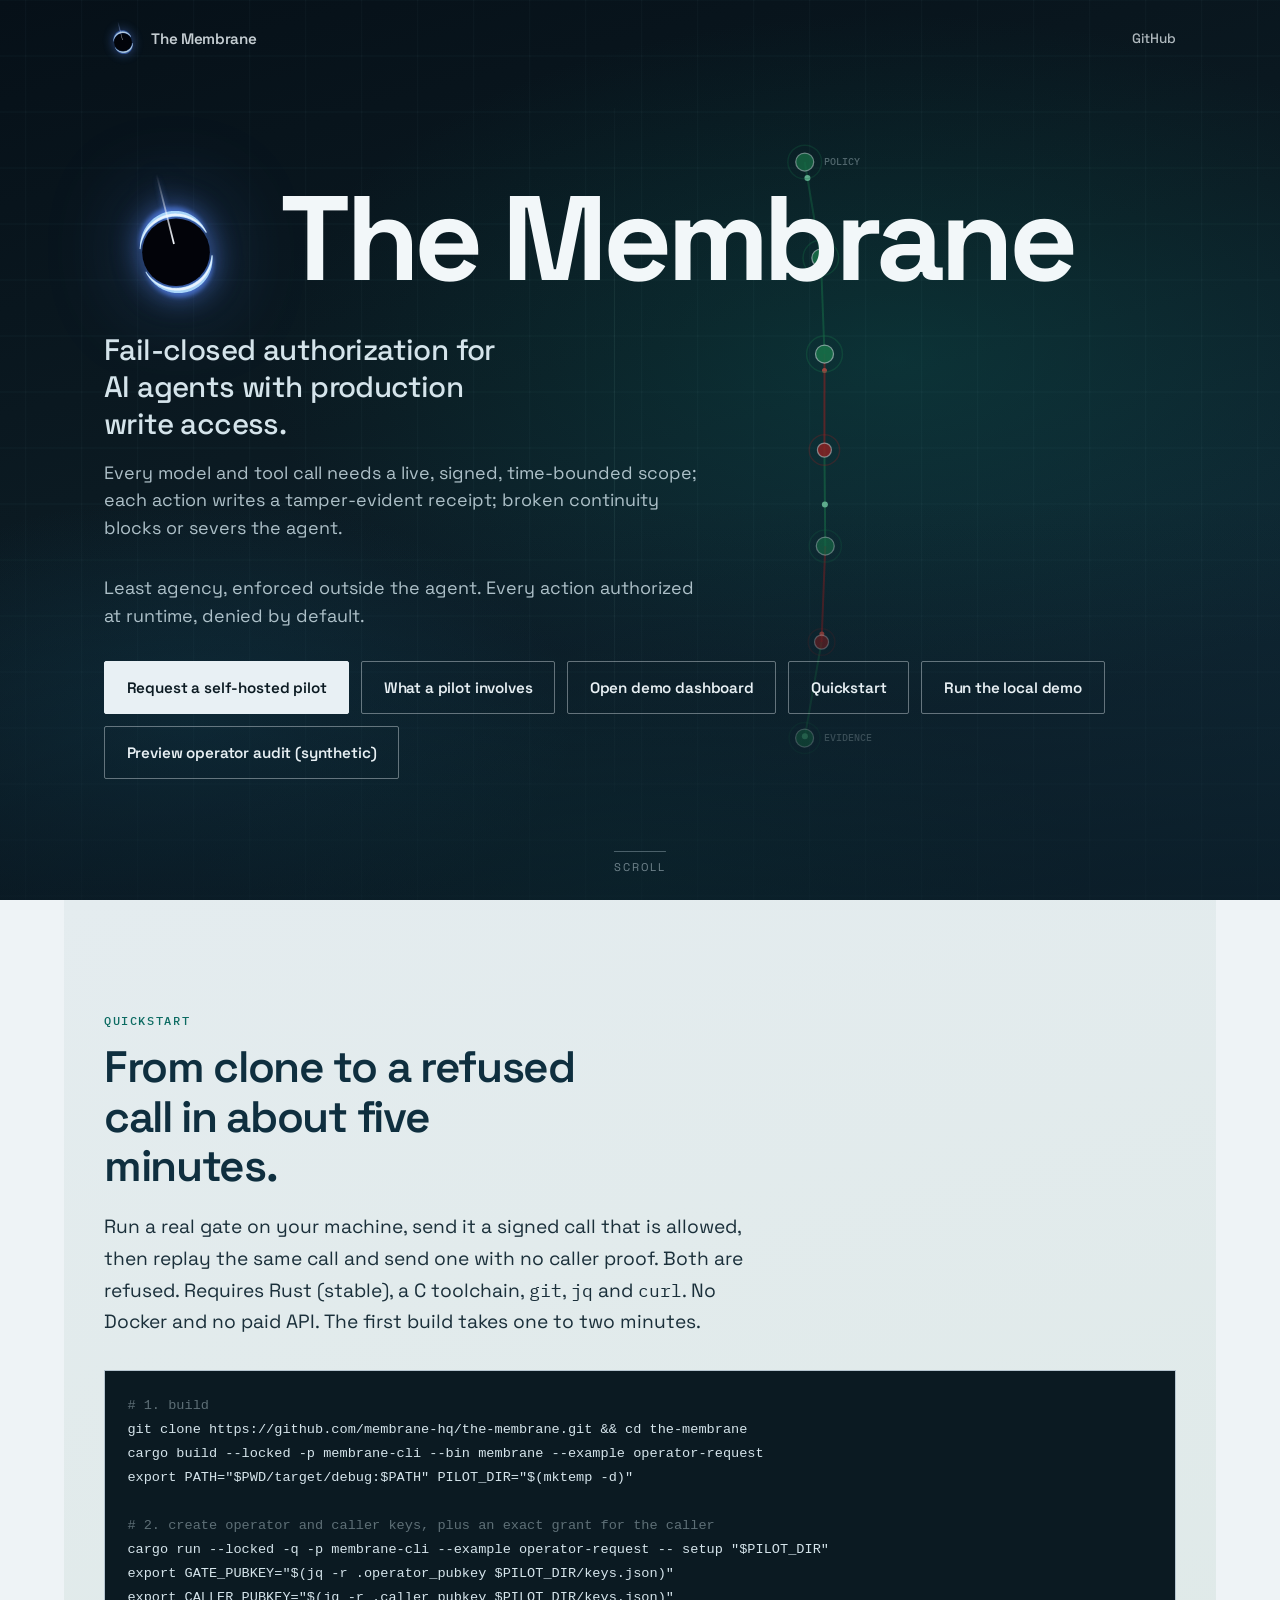
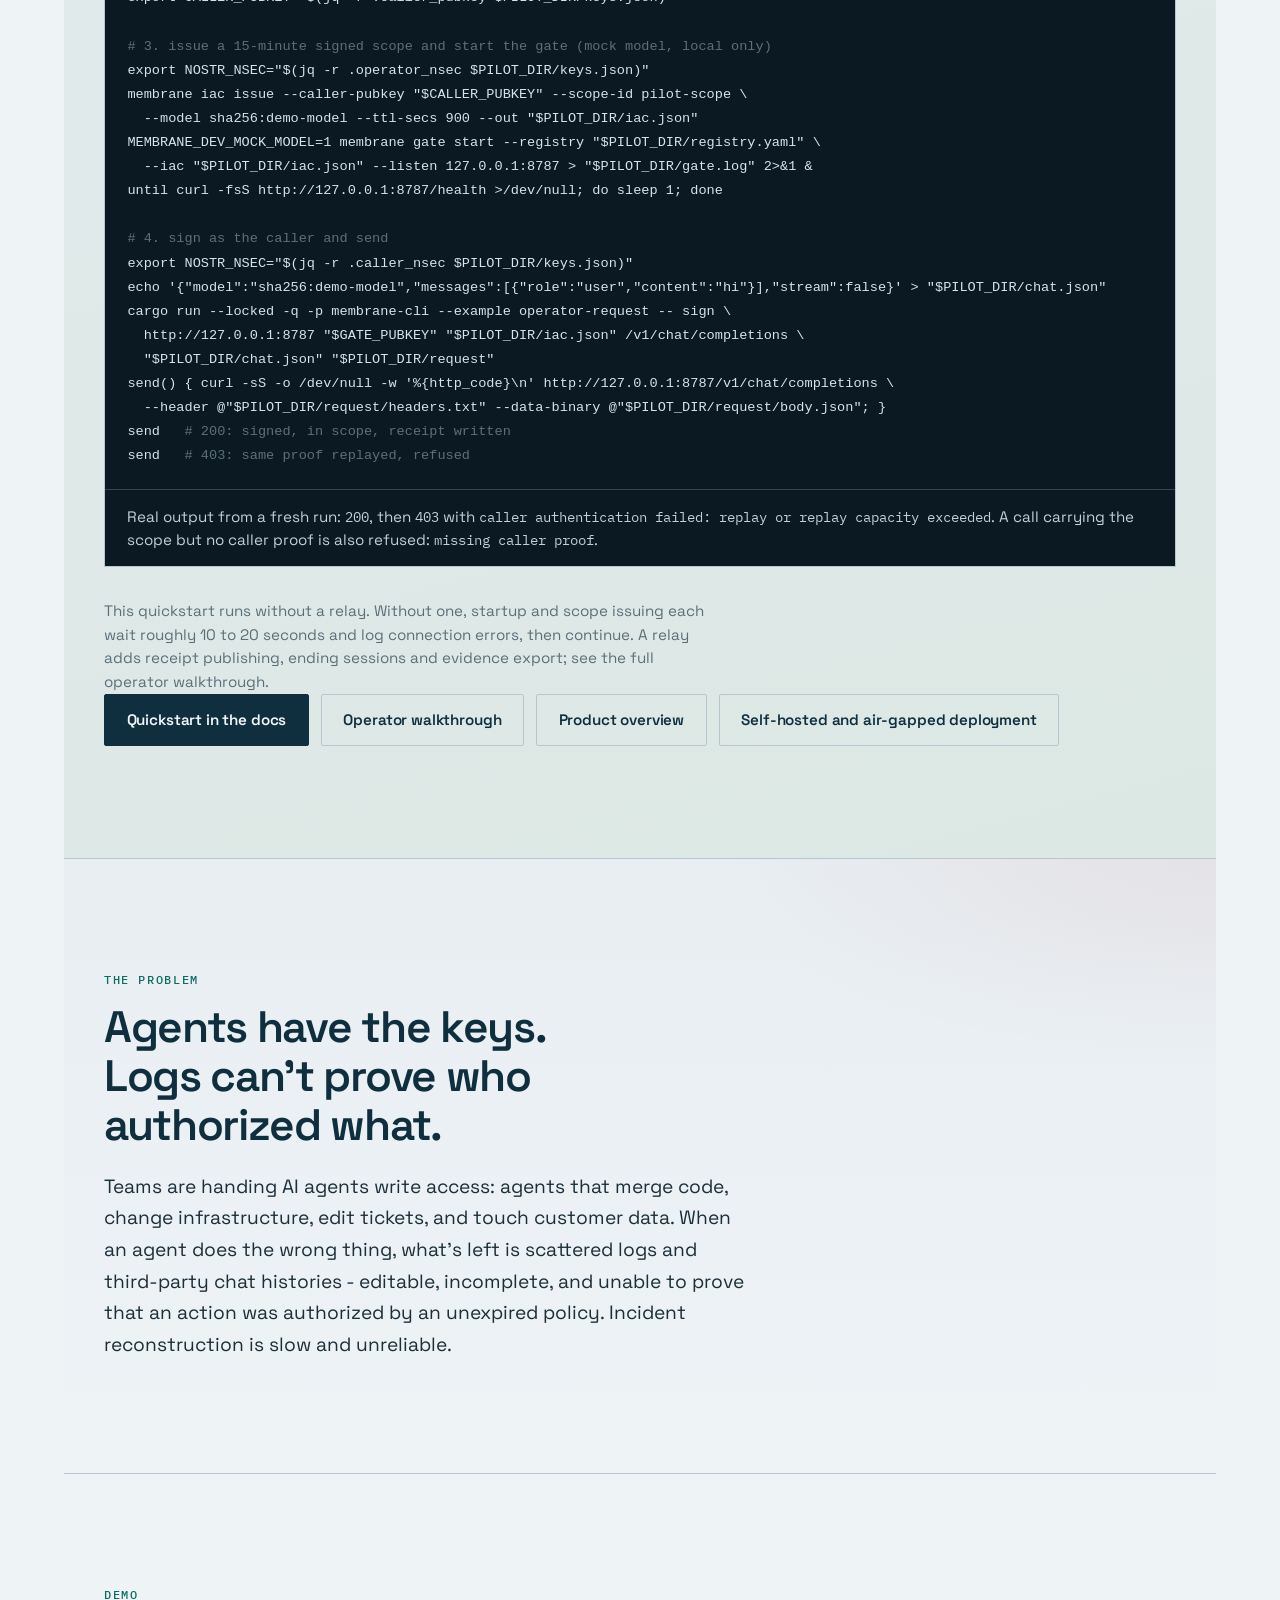
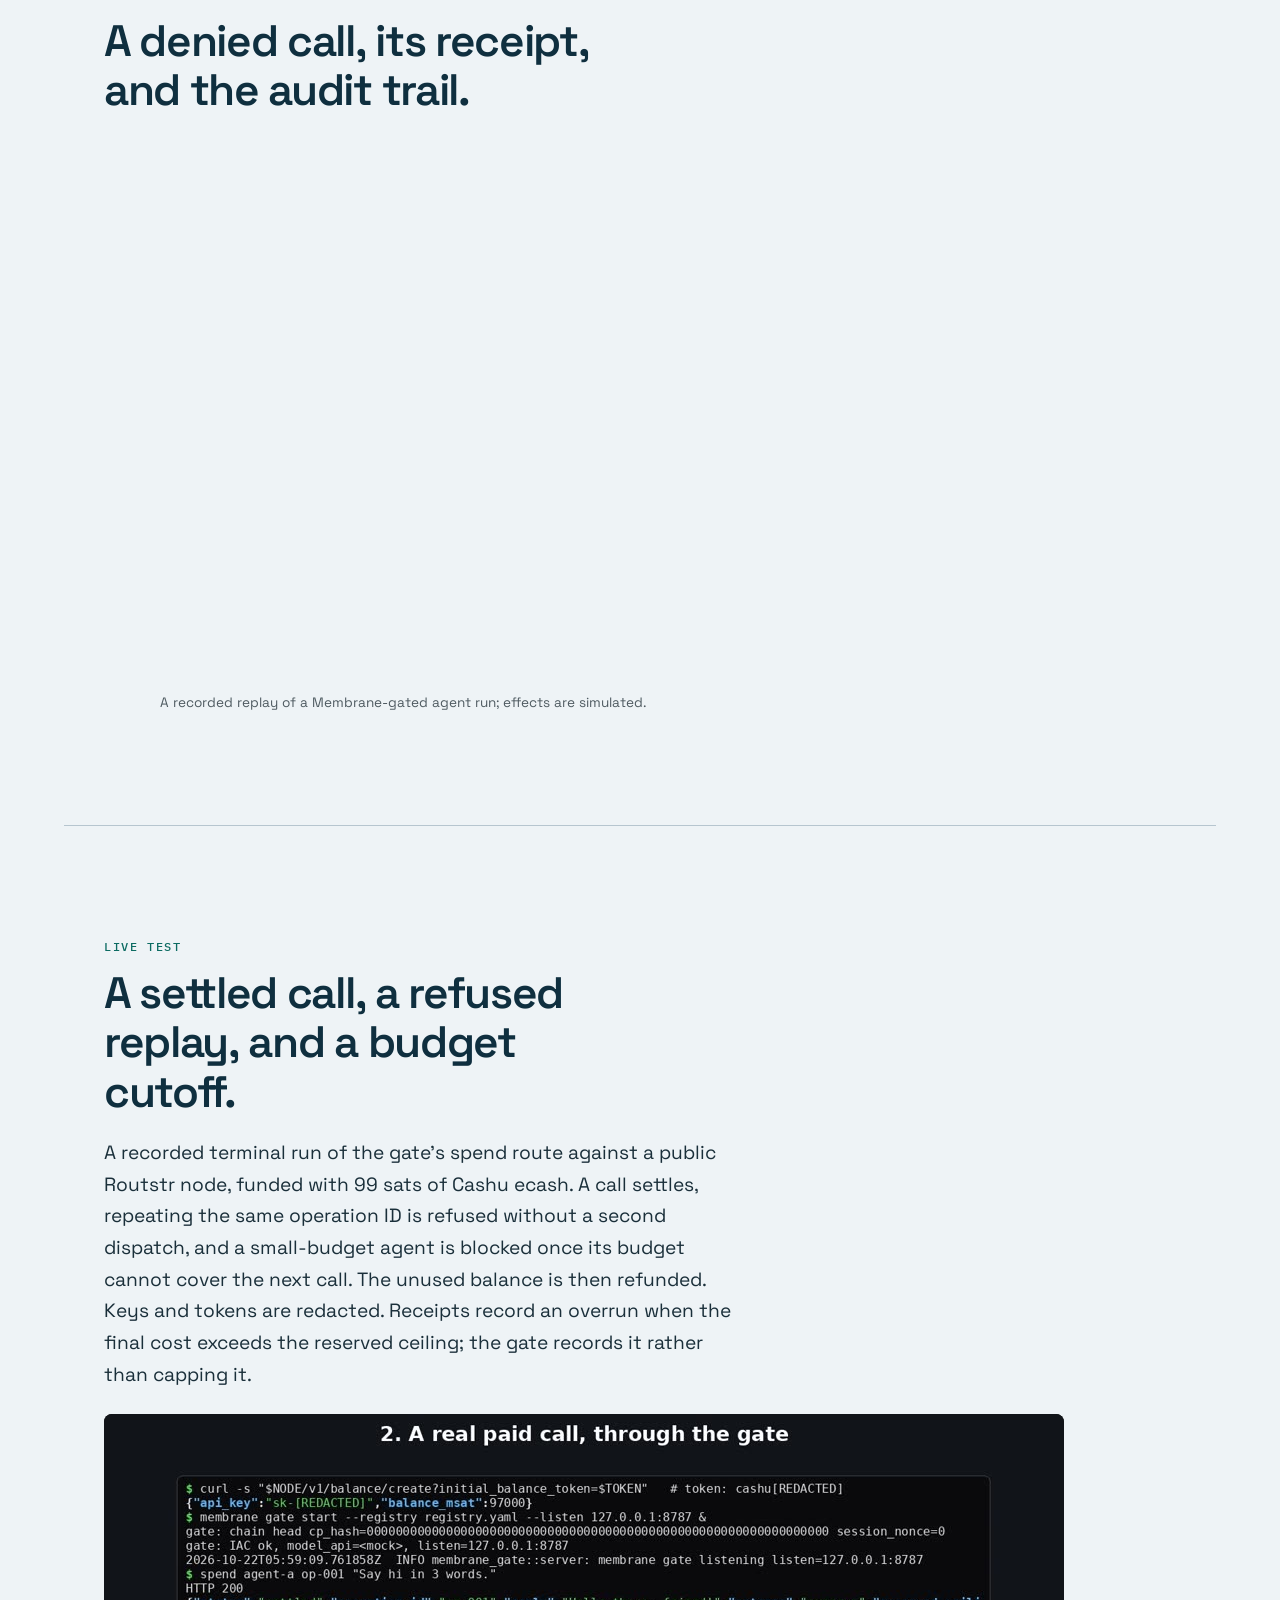
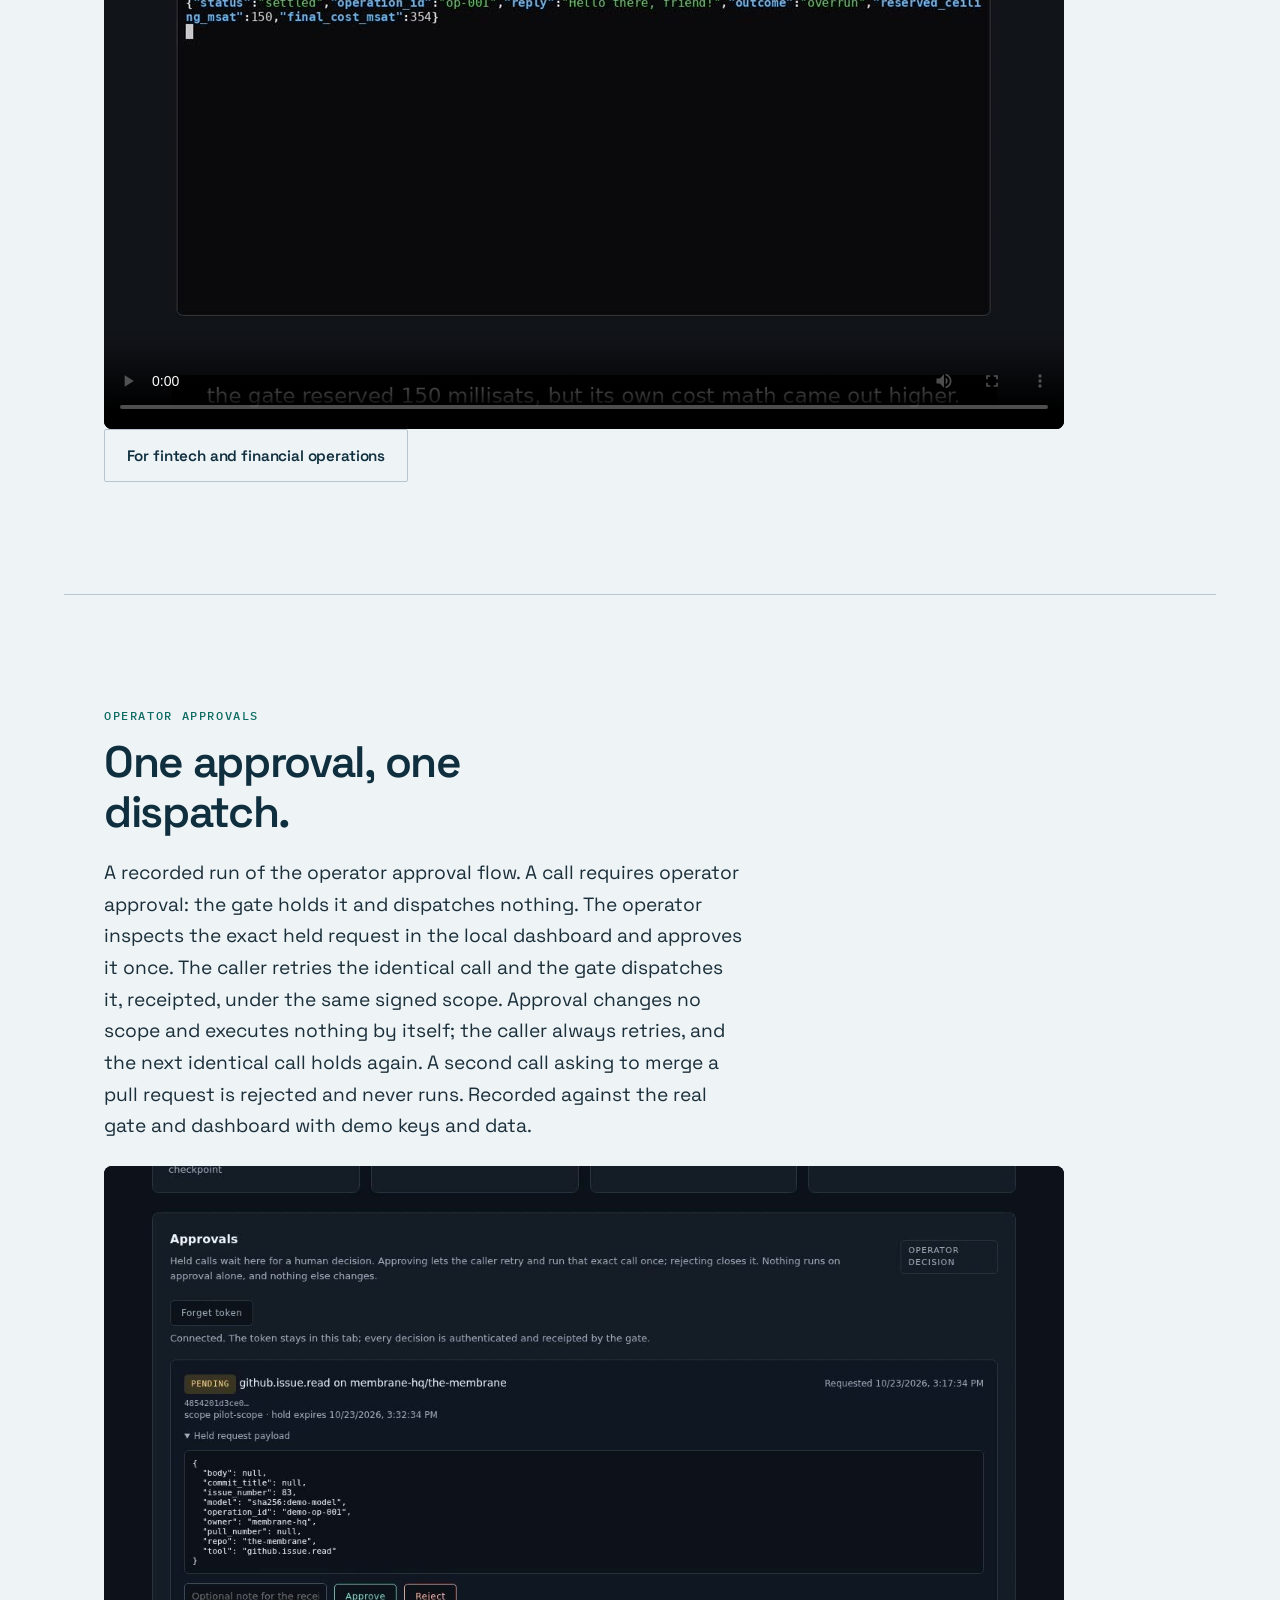
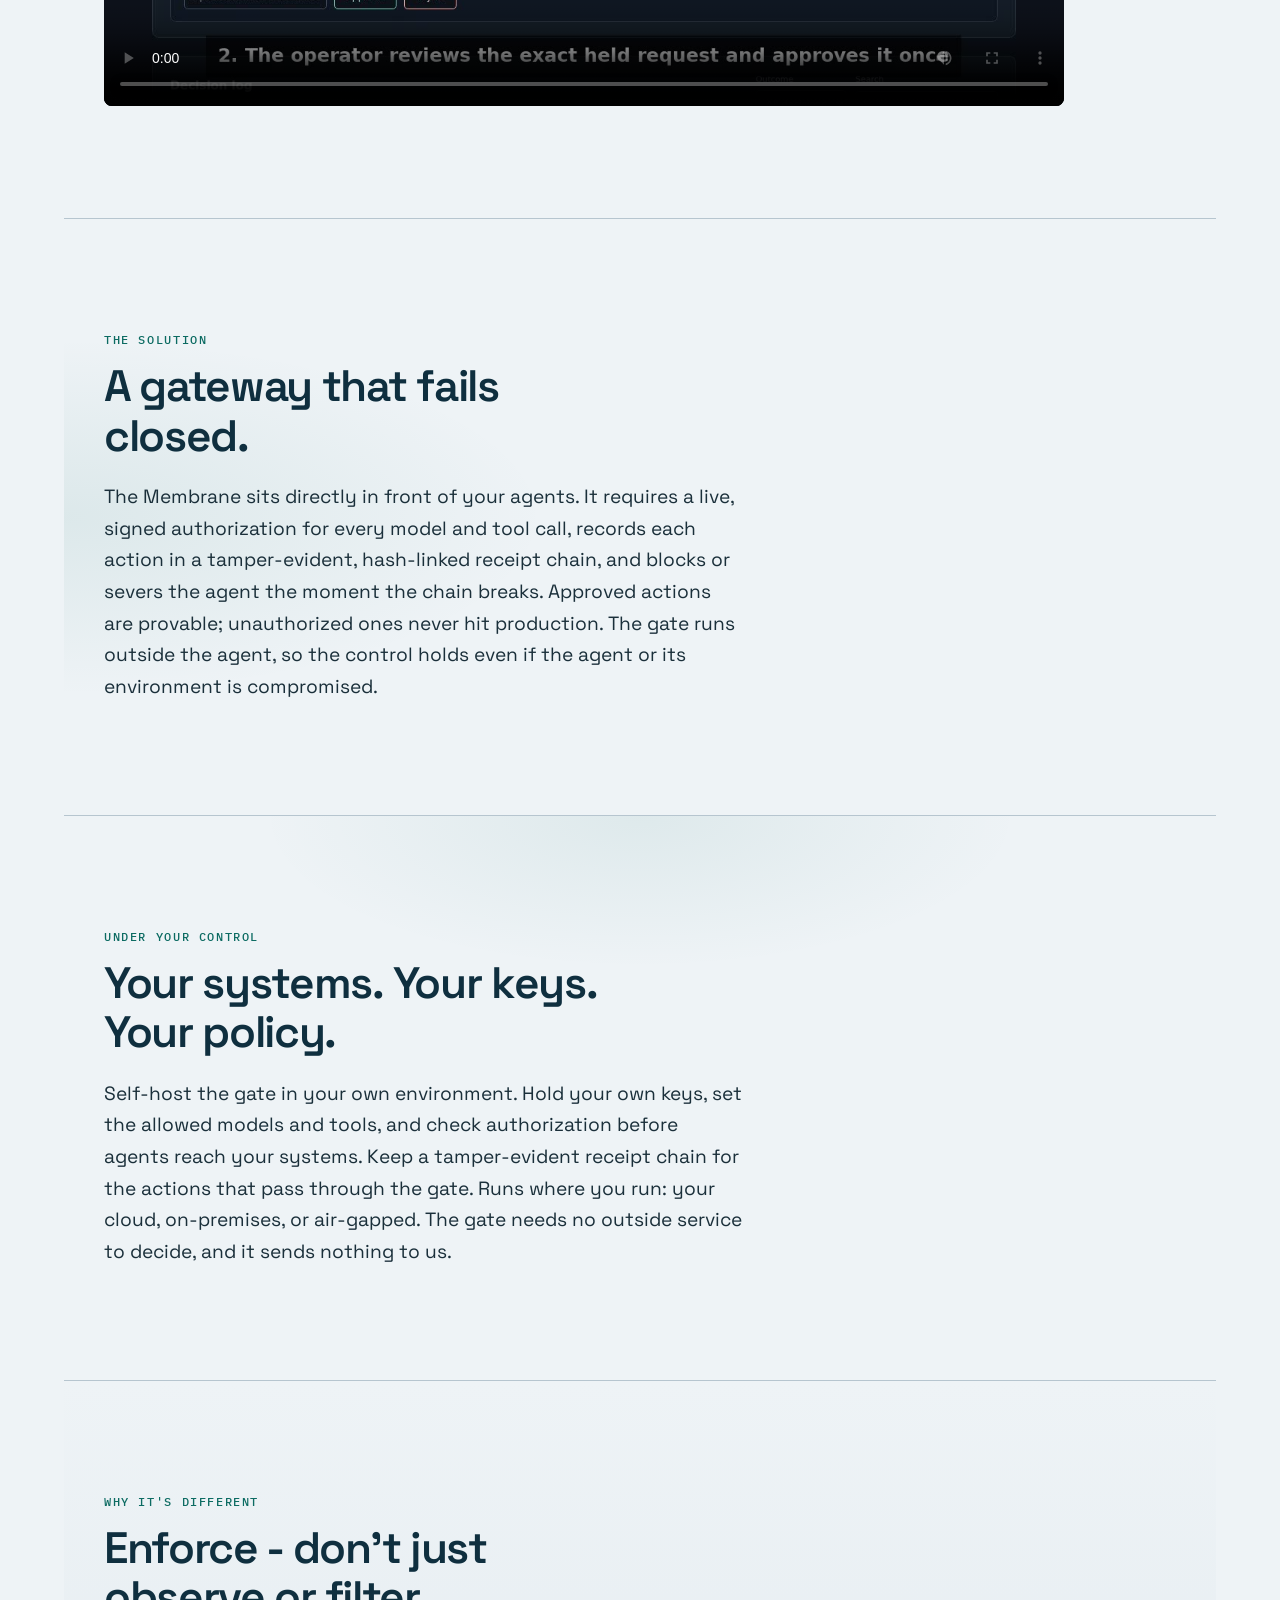
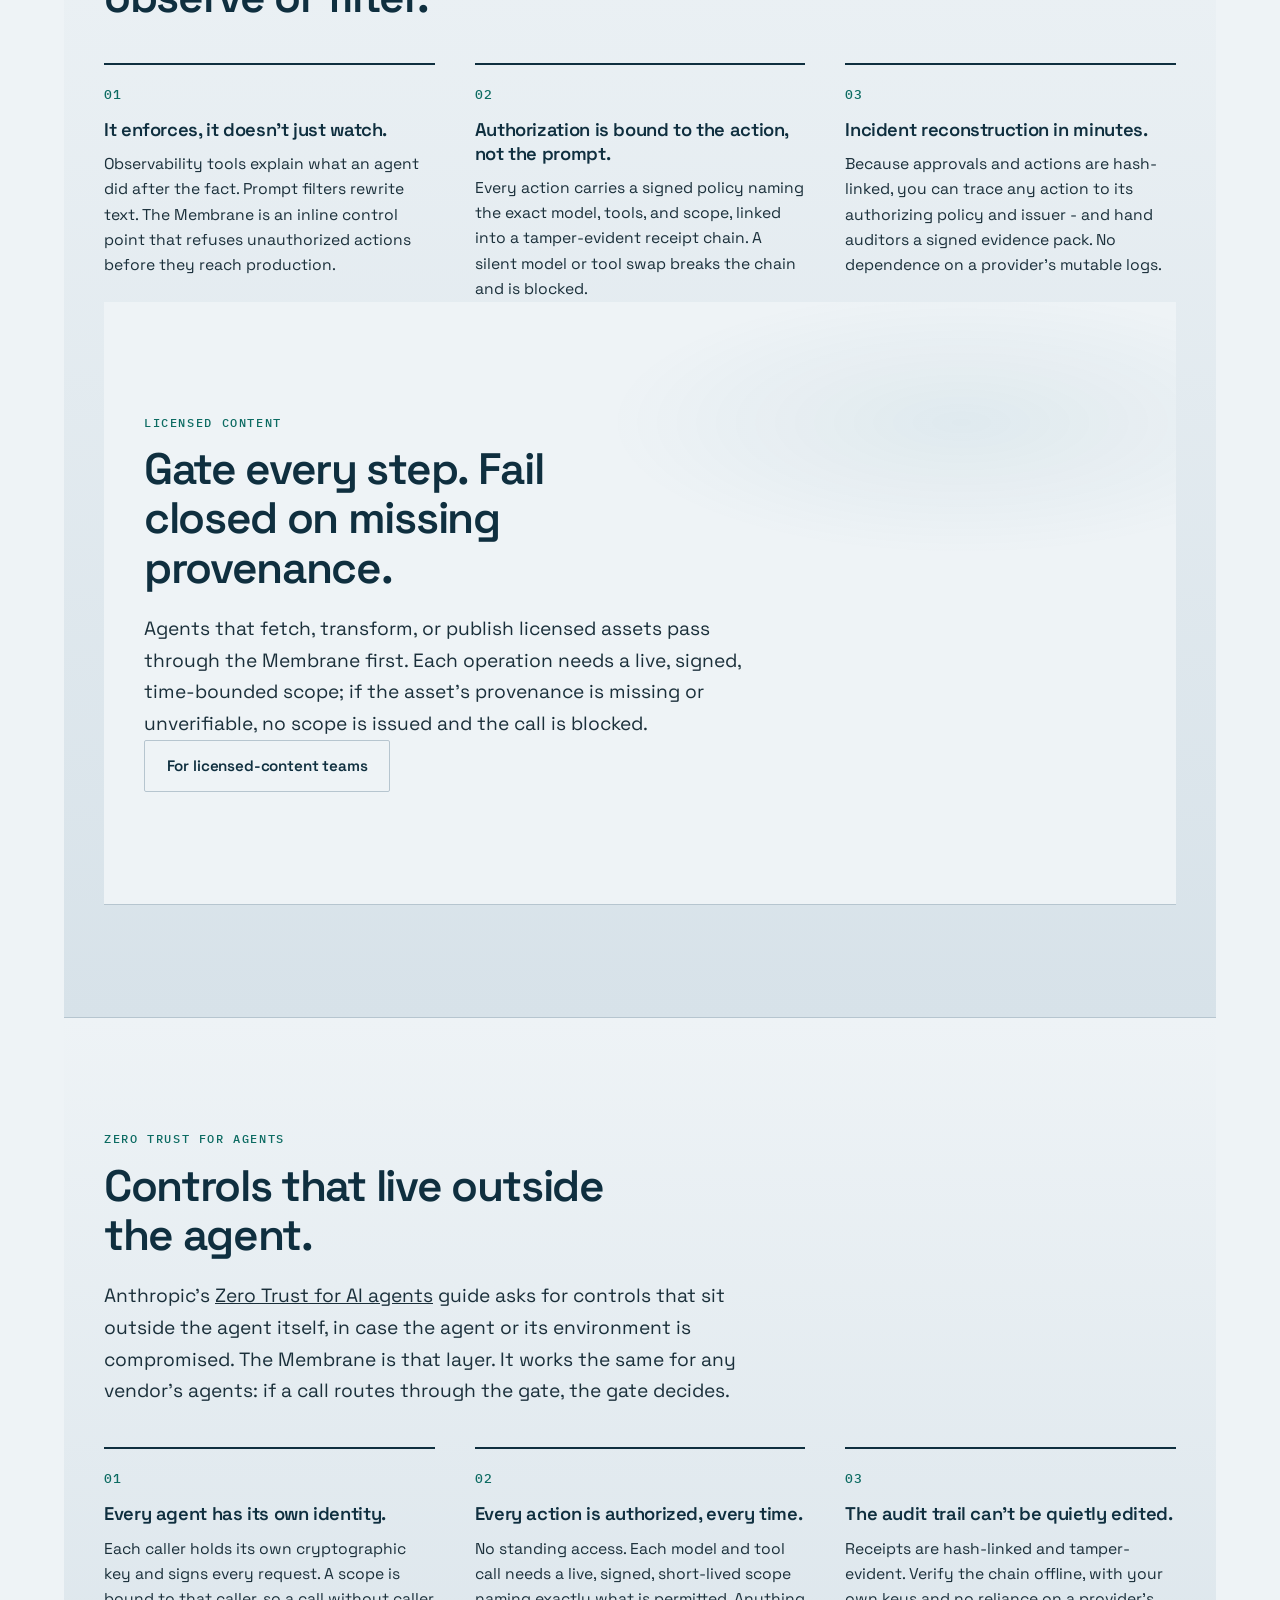
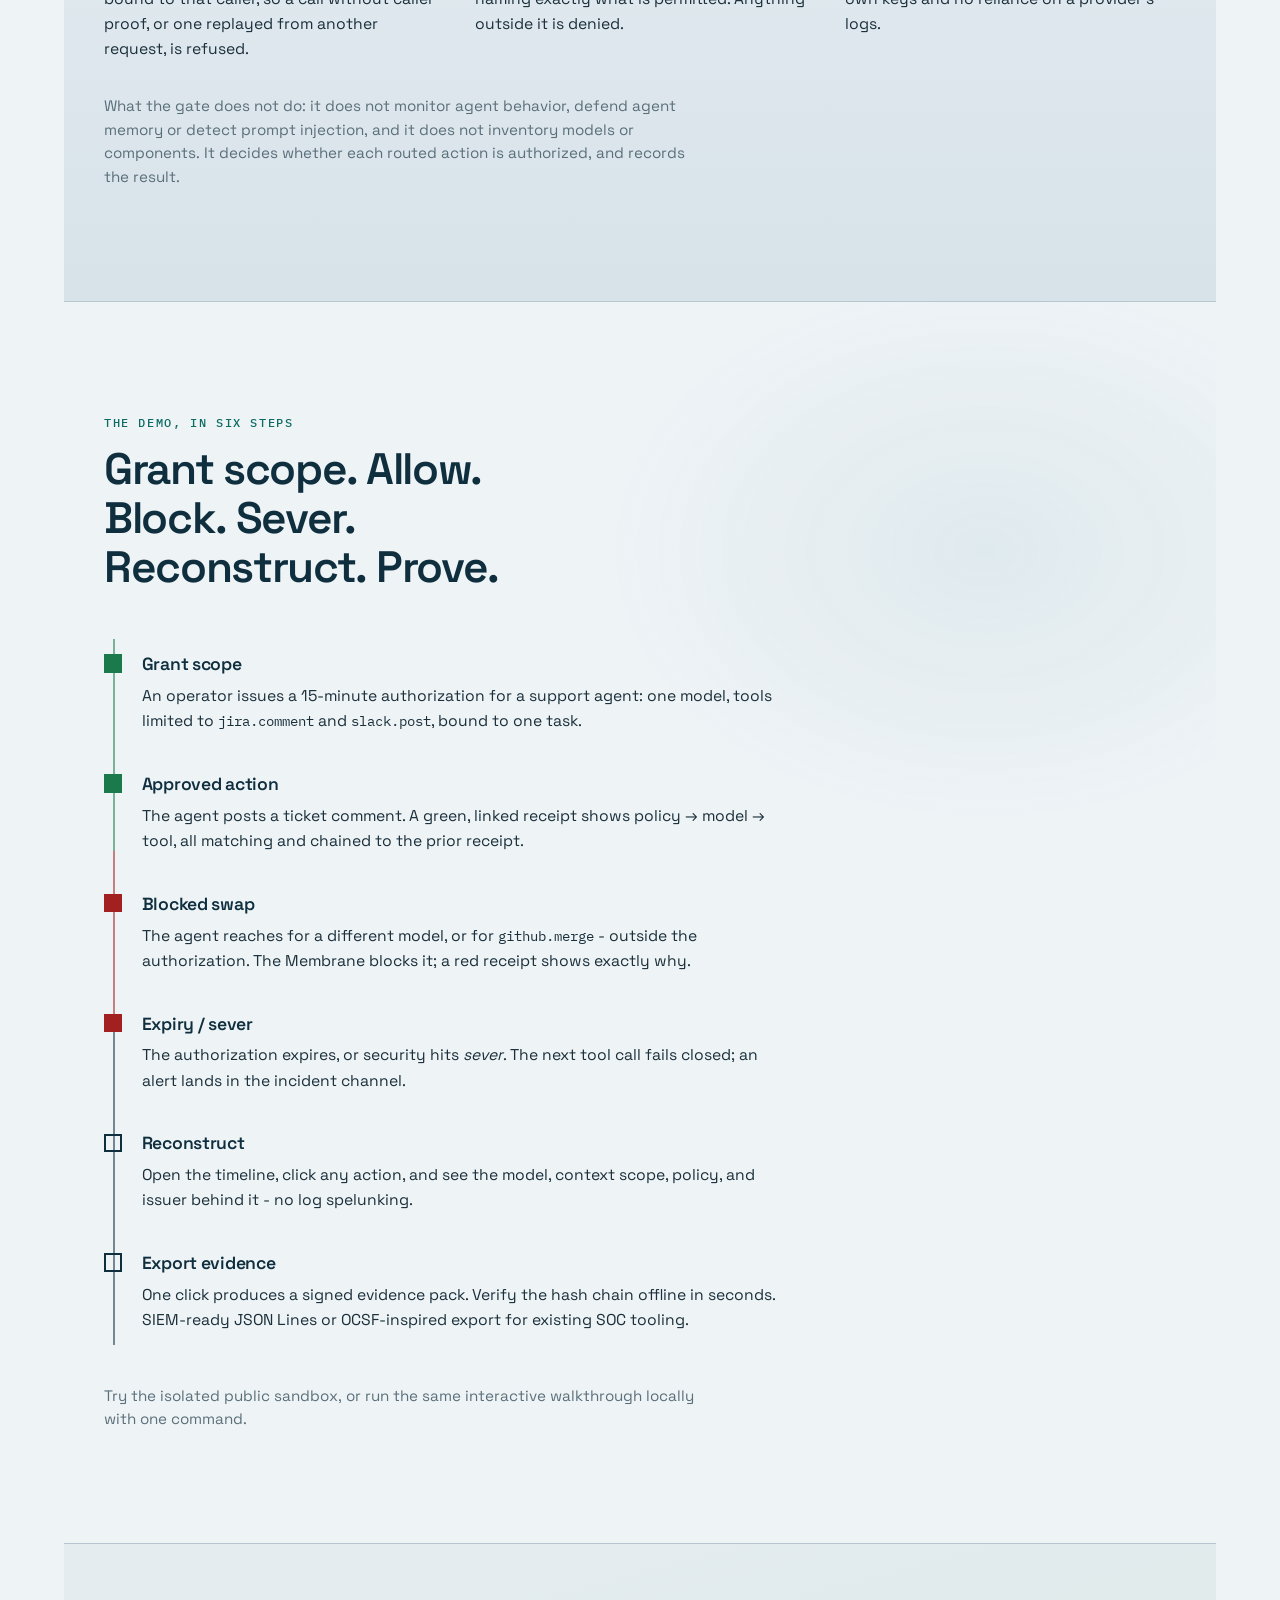
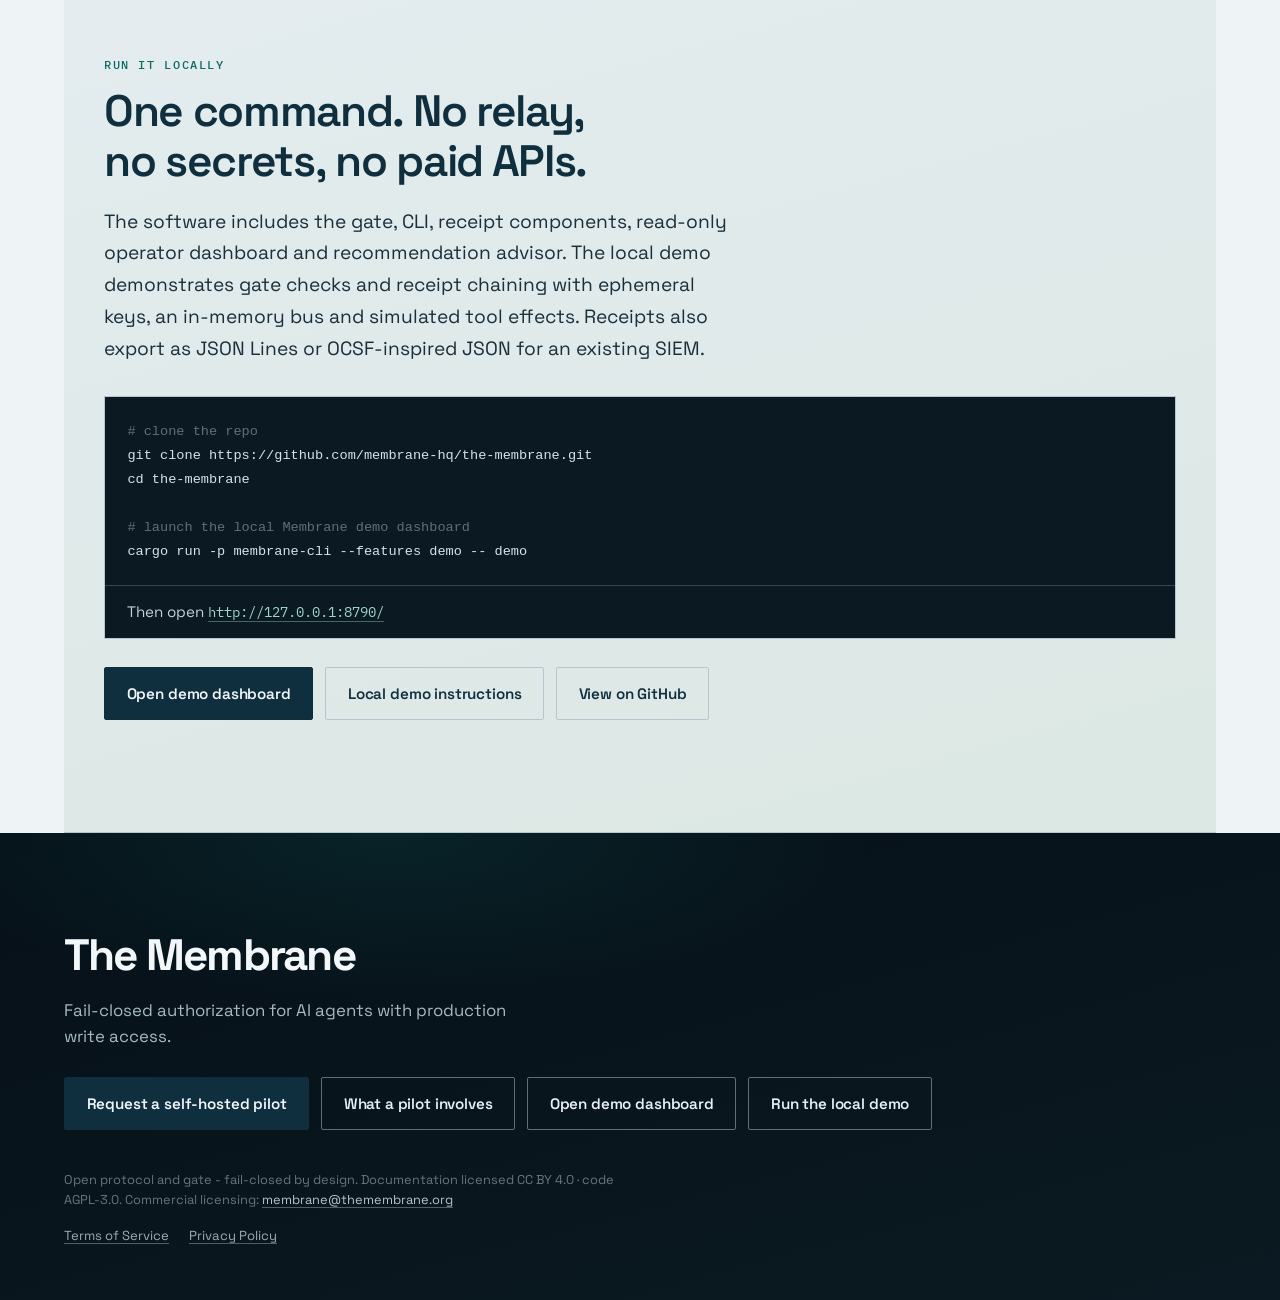
==== commit a4d788f2: "Add on-prem and air-gapped deployment line to homepage" ====
--- a/index.html
+++ b/index.html
@@ -193,6 +193,8 @@
         Self-host the gate in your own environment. Hold your own keys, set the allowed models and
         tools, and check authorization before agents reach your systems. Keep a tamper-evident
         receipt chain for the actions that pass through the gate.
+        Runs where you run: your cloud, on-premises, or air-gapped. The gate needs no outside
+        service to decide, and it sends nothing to us.
       </p>
     </section>
 
